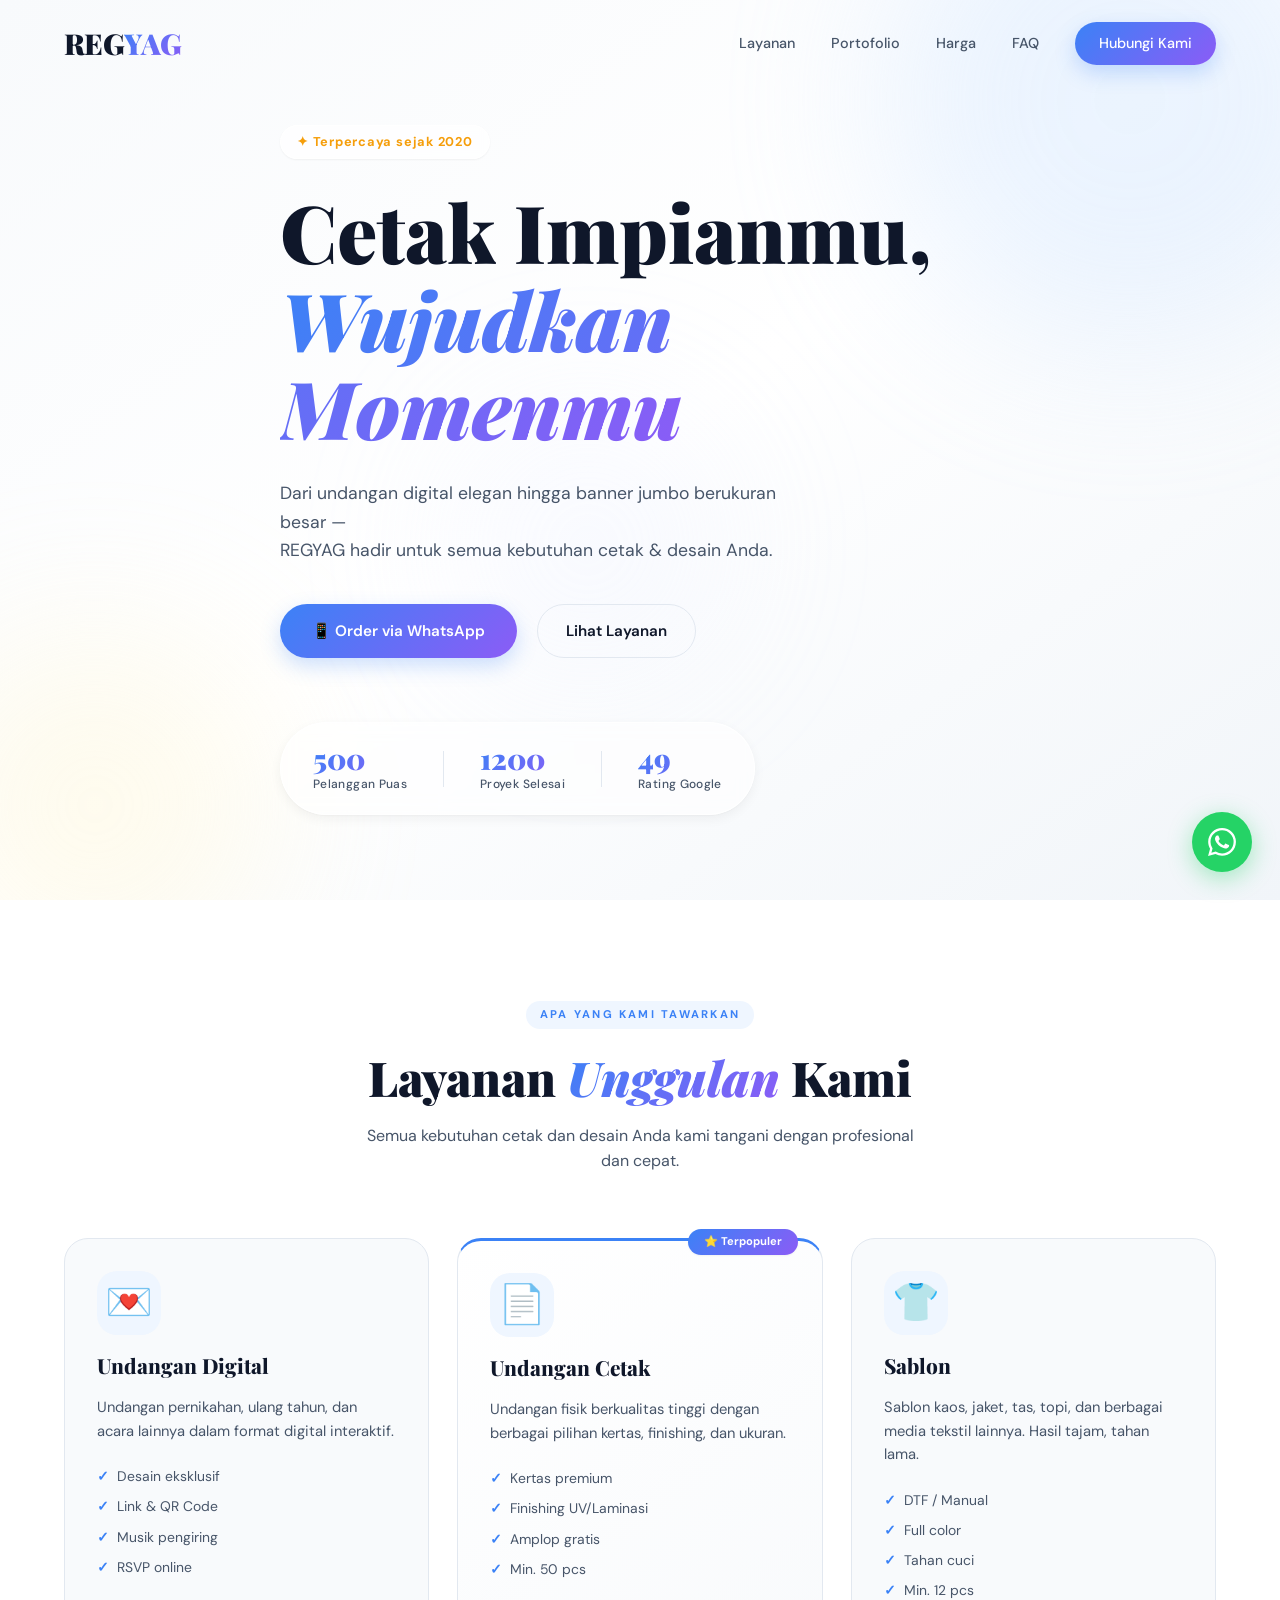
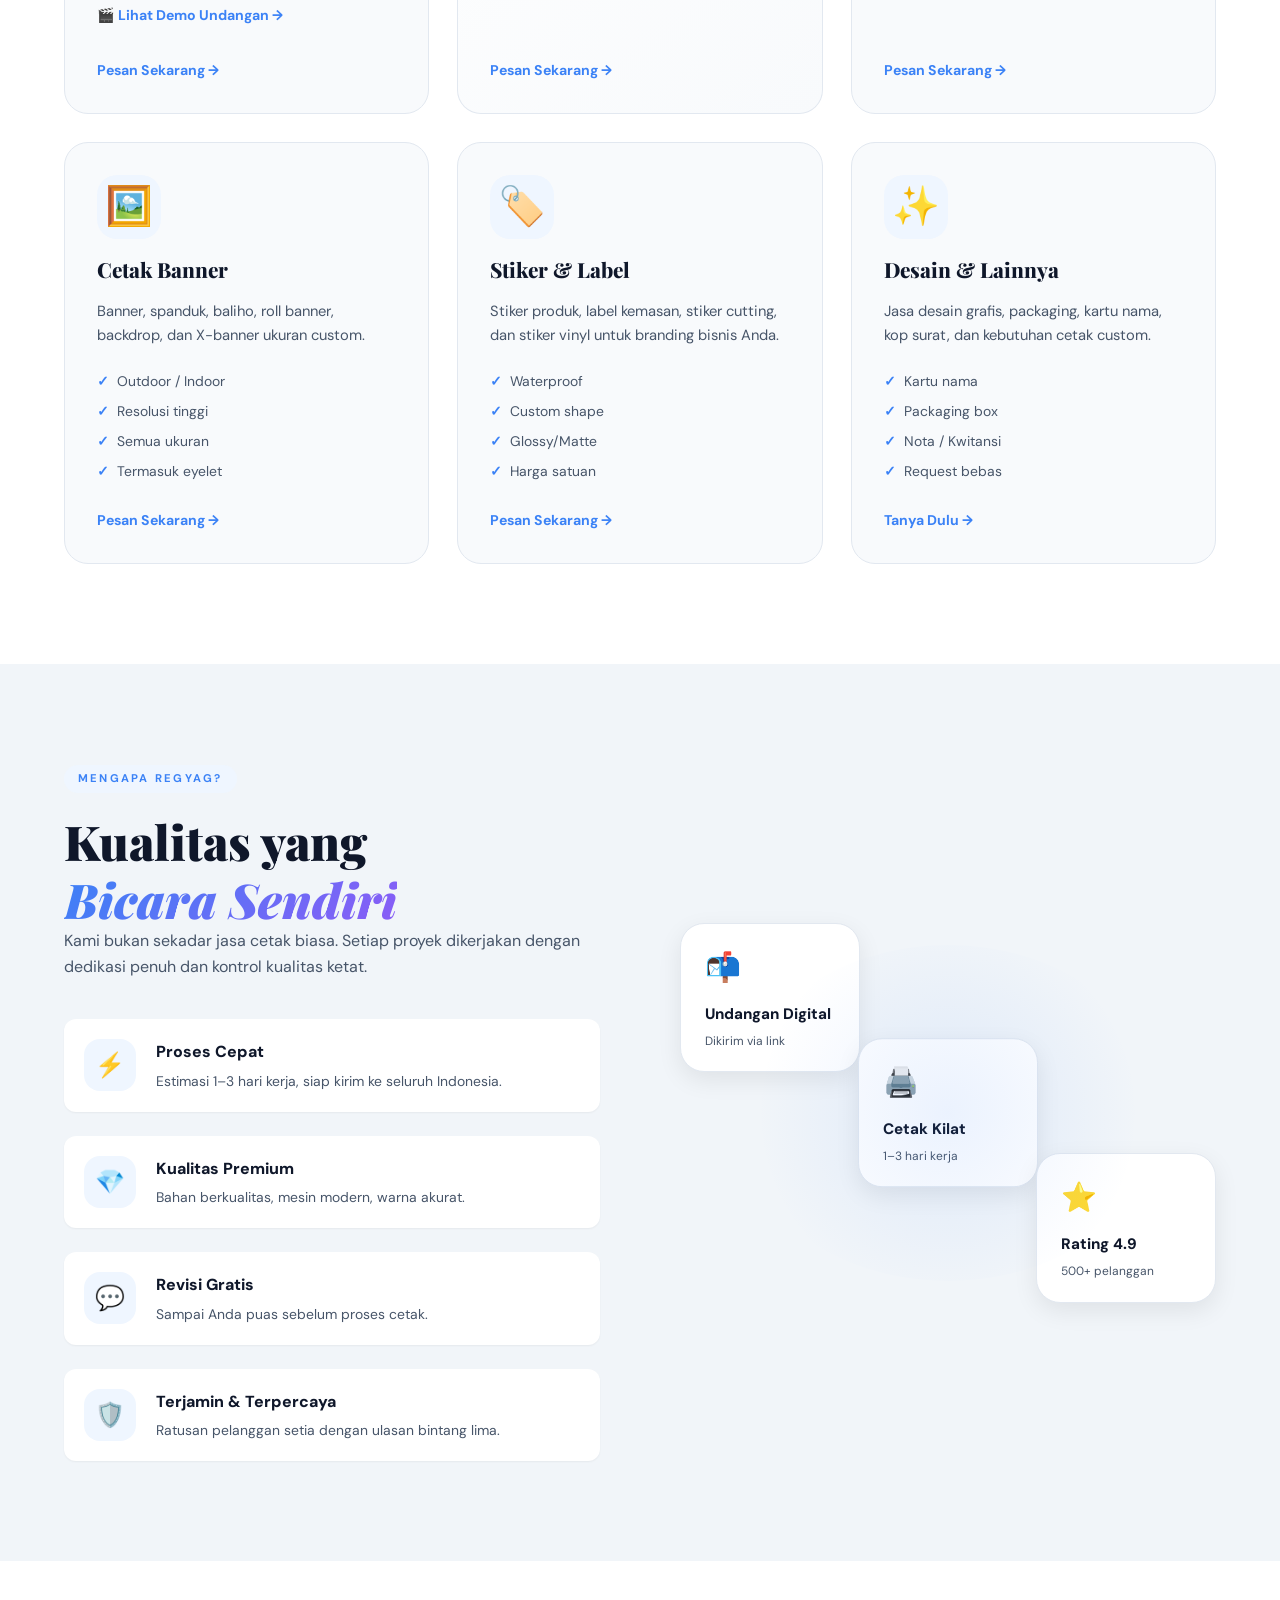
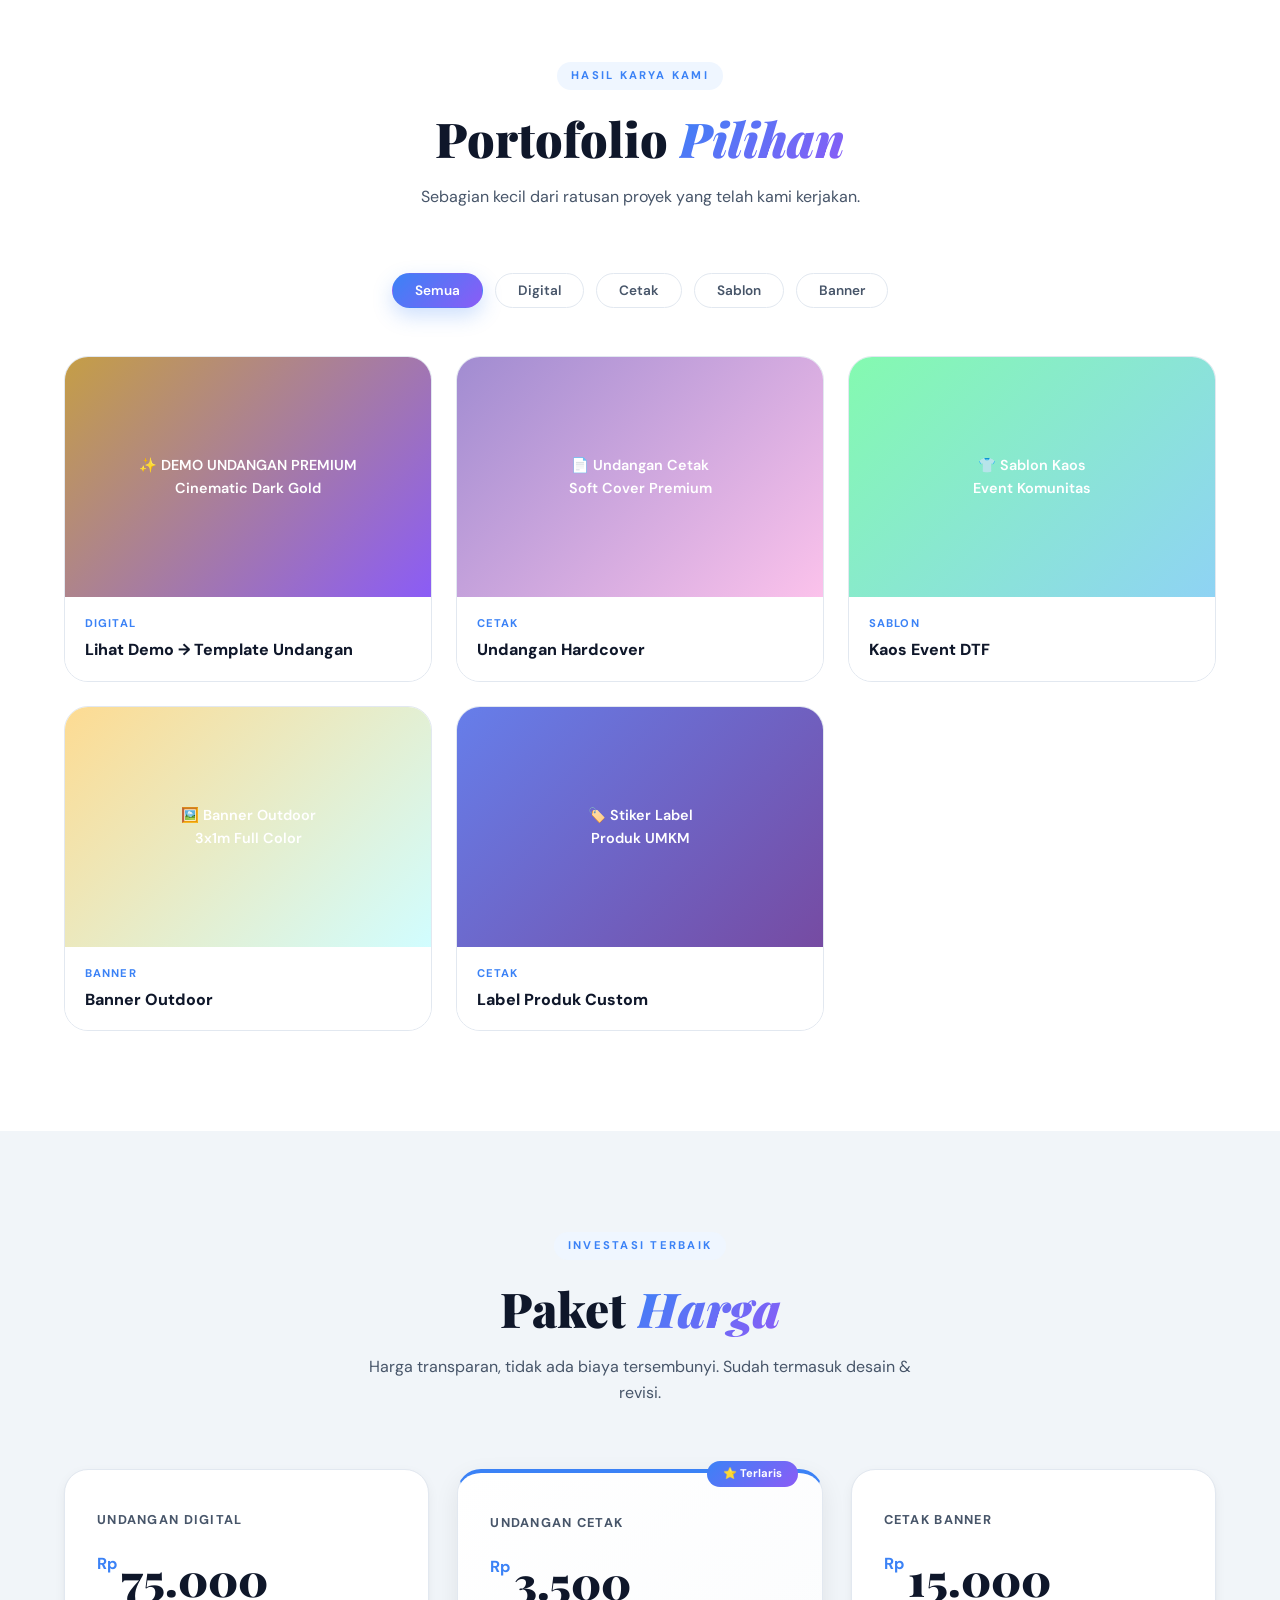
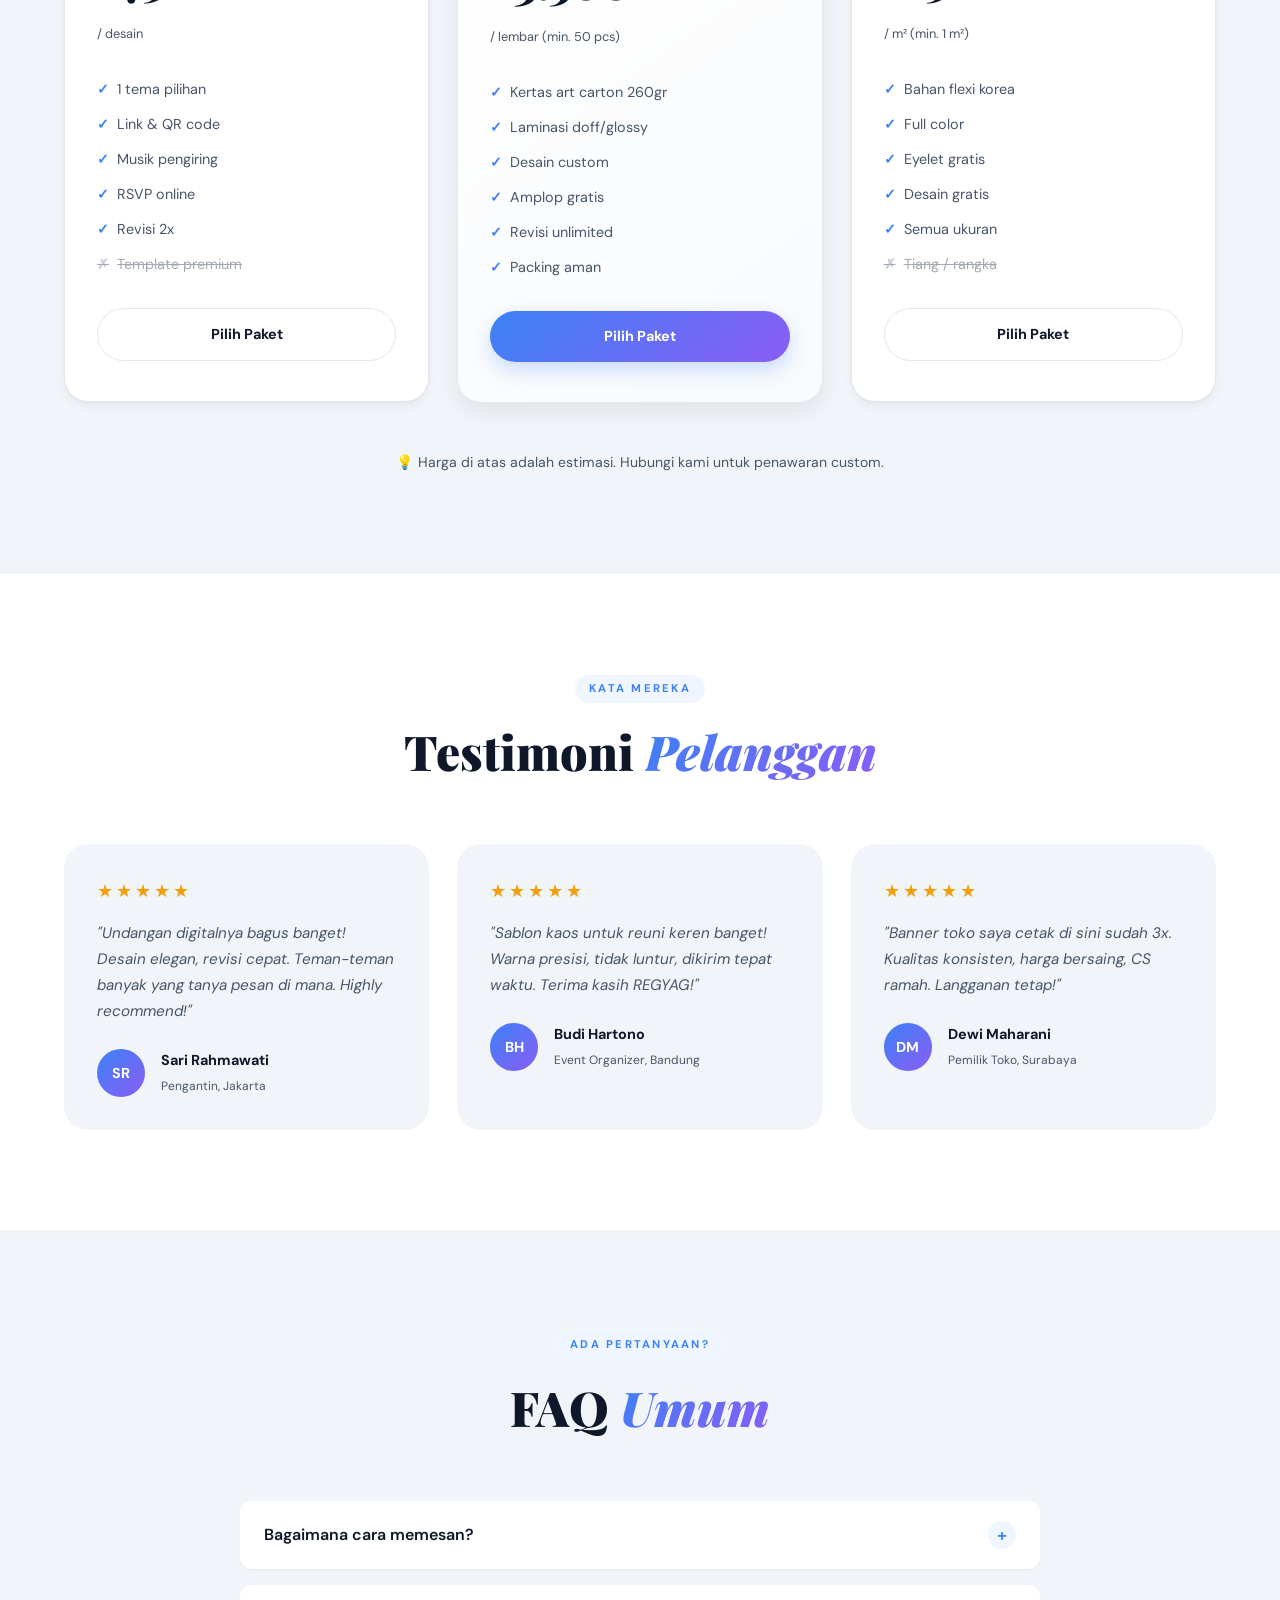
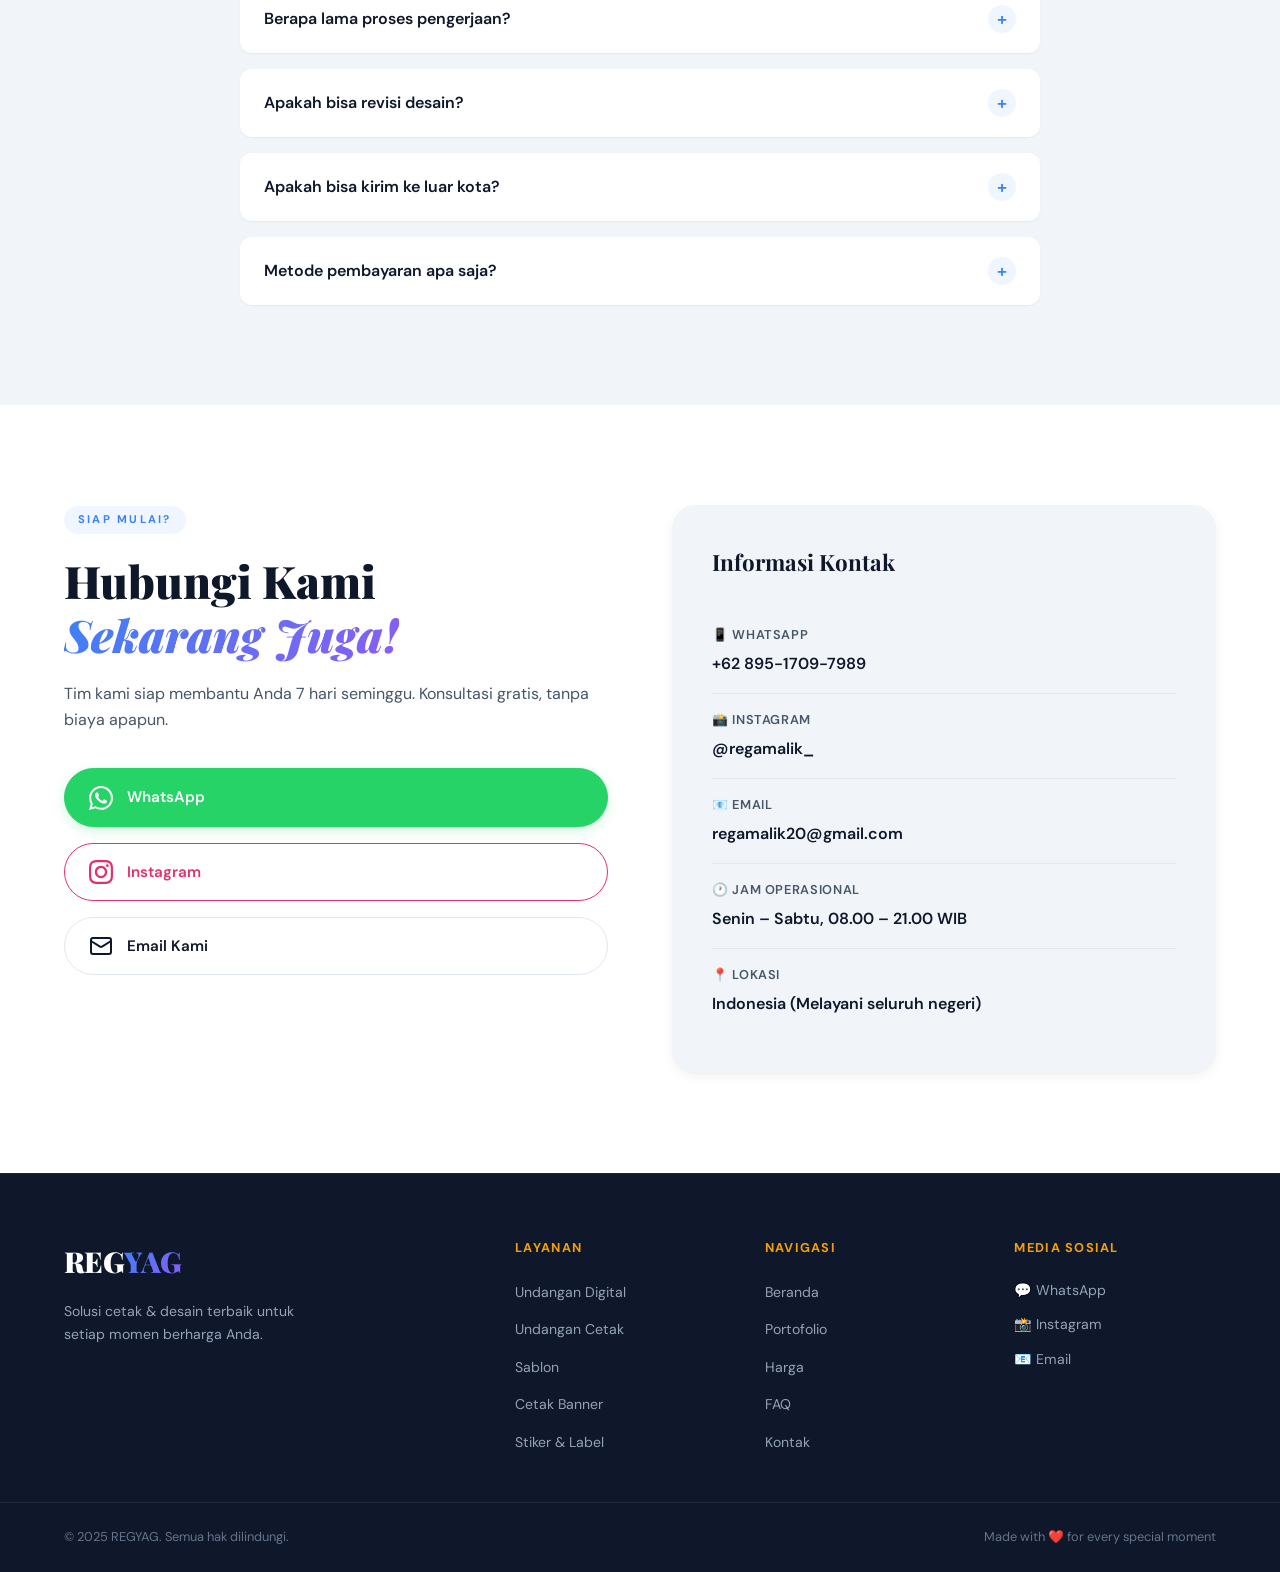
==== index.html @ 36c895a1 "tambahkan website utama REGYAG" ====
<!DOCTYPE html>
<html lang="id">
<head>
  <meta charset="UTF-8" />
  <meta name="viewport" content="width=device-width, initial-scale=1.0" />
  
  <!-- ============================================
       JUDUL & META SEO
       ============================================ -->
  <title>REGYAG – Undangan Digital, Cetak & Sablon Premium</title>
  <meta name="description" content="Jasa undangan digital, undangan cetak, sablon, cetak banner dan berbagai kebutuhan printing lainnya. Kualitas terbaik, harga terjangkau." />
  <meta name="keywords" content="undangan digital, undangan cetak, sablon, cetak banner, printing, REGYAG" />
  <meta name="author" content="REGYAG" />

  <!-- Open Graph -->
  <meta property="og:title" content="REGYAG – Undangan & Cetak Digital" />
  <meta property="og:description" content="Jasa undangan digital, cetak, sablon, dan banner terpercaya." />
  <meta property="og:type" content="website" />

  <!-- Google Fonts -->
  <link rel="preconnect" href="https://fonts.googleapis.com" />
  <link rel="preconnect" href="https://fonts.gstatic.com" crossorigin />
  <link href="https://fonts.googleapis.com/css2?family=Playfair+Display:ital,wght@0,700;0,900;1,700&family=DM+Sans:wght@300;400;500;600;700&display=swap" rel="stylesheet" />

  <!-- CSS Utama -->
  <link rel="stylesheet" href="css/style.css" />
  <link rel="stylesheet" href="css/animations.css" />
</head>
<body>

  <!-- ============================================
       NAVBAR
       ============================================ -->
  <header class="navbar" id="navbar">
    <div class="container nav-container">
      <a href="index.html" class="logo">
        <span class="logo-reg">REG</span><span class="logo-yag">YAG</span>
      </a>
      <nav class="nav-links" id="navLinks">
        <a href="#layanan">Layanan</a>
        <a href="#portofolio">Portofolio</a>
        <a href="#harga">Harga</a>
        <a href="#faq">FAQ</a>
        <a href="#kontak" class="btn-nav">Hubungi Kami</a>
      </nav>
      <button class="hamburger" id="hamburger" aria-label="Menu">
        <span></span><span></span><span></span>
      </button>
    </div>
  </header>

  <!-- ============================================
       HERO SECTION
       ============================================ -->
  <section class="hero" id="home">
    <div class="hero-bg-shapes">
      <div class="shape shape-1"></div>
      <div class="shape shape-2"></div>
      <div class="shape shape-3"></div>
    </div>
    <div class="container hero-content">
      <div class="hero-badge animate-in">✦ Terpercaya sejak 2020</div>
      <h1 class="hero-title animate-in delay-1">
        Cetak Impianmu,<br />
        <em>Wujudkan Momenmu</em>
      </h1>
      <p class="hero-desc animate-in delay-2">
        Dari undangan digital elegan hingga banner jumbo berukuran besar —<br />
        REGYAG hadir untuk semua kebutuhan cetak &amp; desain Anda.
      </p>
      <div class="hero-cta animate-in delay-3">
        <a href="https://wa.me/6289517097989?text=Halo%20REGYAG%2C%20saya%20ingin%20pesan" 
           class="btn-primary" target="_blank" rel="noopener">
          📱 Order via WhatsApp
        </a>
        <a href="#layanan" class="btn-ghost">Lihat Layanan</a>
      </div>
      <div class="hero-stats animate-in delay-4">
        <div class="stat"><span class="stat-num">500+</span><span class="stat-label">Pelanggan Puas</span></div>
        <div class="stat-divider"></div>
        <div class="stat"><span class="stat-num">1200+</span><span class="stat-label">Proyek Selesai</span></div>
        <div class="stat-divider"></div>
        <div class="stat"><span class="stat-num">4.9★</span><span class="stat-label">Rating Google</span></div>
      </div>
    </div>
  </section>

  <!-- ============================================
       LAYANAN SECTION
       ============================================ -->
  <section class="layanan" id="layanan">
    <div class="container">
      <div class="section-header reveal">
        <span class="section-tag">Apa yang Kami Tawarkan</span>
        <h2 class="section-title">Layanan <em>Unggulan</em> Kami</h2>
        <p class="section-desc">Semua kebutuhan cetak dan desain Anda kami tangani dengan profesional dan cepat.</p>
      </div>

      <div class="layanan-grid stagger-container">
        <!-- Kartu 1: Undangan Digital (dengan tombol demo) -->
        <div class="layanan-card stagger-item">
          <div class="card-icon">💌</div>
          <h3>Undangan Digital</h3>
          <p>Undangan pernikahan, ulang tahun, dan acara lainnya dalam format digital interaktif.</p>
          <ul class="card-features">
            <li>Desain eksklusif</li>
            <li>Link & QR Code</li>
            <li>Musik pengiring</li>
            <li>RSVP online</li>
          </ul>
          <a href="undangan/reza-aulia/" target="_blank" class="card-cta" style="margin-bottom: 6px;">🎬 Lihat Demo Undangan →</a>
          <a href="https://wa.me/6289517097989?text=Halo%2C%20saya%20mau%20tanya%20Undangan%20Digital" 
             class="card-cta" target="_blank">Pesan Sekarang →</a>
        </div>

        <!-- Kartu 2: Undangan Cetak (Featured) -->
        <div class="layanan-card featured stagger-item">
          <div class="card-badge">⭐ Terpopuler</div>
          <div class="card-icon">📄</div>
          <h3>Undangan Cetak</h3>
          <p>Undangan fisik berkualitas tinggi dengan berbagai pilihan kertas, finishing, dan ukuran.</p>
          <ul class="card-features">
            <li>Kertas premium</li>
            <li>Finishing UV/Laminasi</li>
            <li>Amplop gratis</li>
            <li>Min. 50 pcs</li>
          </ul>
          <a href="https://wa.me/6289517097989?text=Halo%2C%20saya%20mau%20tanya%20Undangan%20Cetak" 
             class="card-cta" target="_blank">Pesan Sekarang →</a>
        </div>

        <!-- Kartu 3: Sablon -->
        <div class="layanan-card stagger-item">
          <div class="card-icon">👕</div>
          <h3>Sablon</h3>
          <p>Sablon kaos, jaket, tas, topi, dan berbagai media tekstil lainnya. Hasil tajam, tahan lama.</p>
          <ul class="card-features">
            <li>DTF / Manual</li>
            <li>Full color</li>
            <li>Tahan cuci</li>
            <li>Min. 12 pcs</li>
          </ul>
          <a href="https://wa.me/6289517097989?text=Halo%2C%20saya%20mau%20tanya%20Sablon" 
             class="card-cta" target="_blank">Pesan Sekarang →</a>
        </div>

        <!-- Kartu 4: Cetak Banner -->
        <div class="layanan-card stagger-item">
          <div class="card-icon">🖼️</div>
          <h3>Cetak Banner</h3>
          <p>Banner, spanduk, baliho, roll banner, backdrop, dan X-banner ukuran custom.</p>
          <ul class="card-features">
            <li>Outdoor / Indoor</li>
            <li>Resolusi tinggi</li>
            <li>Semua ukuran</li>
            <li>Termasuk eyelet</li>
          </ul>
          <a href="https://wa.me/6289517097989?text=Halo%2C%20saya%20mau%20tanya%20Cetak%20Banner" 
             class="card-cta" target="_blank">Pesan Sekarang →</a>
        </div>

        <!-- Kartu 5: Stiker & Label -->
        <div class="layanan-card stagger-item">
          <div class="card-icon">🏷️</div>
          <h3>Stiker &amp; Label</h3>
          <p>Stiker produk, label kemasan, stiker cutting, dan stiker vinyl untuk branding bisnis Anda.</p>
          <ul class="card-features">
            <li>Waterproof</li>
            <li>Custom shape</li>
            <li>Glossy/Matte</li>
            <li>Harga satuan</li>
          </ul>
          <a href="https://wa.me/6289517097989?text=Halo%2C%20saya%20mau%20tanya%20Stiker%20dan%20Label" 
             class="card-cta" target="_blank">Pesan Sekarang →</a>
        </div>

        <!-- Kartu 6: Desain & Lainnya -->
        <div class="layanan-card stagger-item">
          <div class="card-icon">✨</div>
          <h3>Desain &amp; Lainnya</h3>
          <p>Jasa desain grafis, packaging, kartu nama, kop surat, dan kebutuhan cetak custom.</p>
          <ul class="card-features">
            <li>Kartu nama</li>
            <li>Packaging box</li>
            <li>Nota / Kwitansi</li>
            <li>Request bebas</li>
          </ul>
          <a href="https://wa.me/6289517097989?text=Halo%2C%20saya%20mau%20tanya%20layanan%20lainnya" 
             class="card-cta" target="_blank">Tanya Dulu →</a>
        </div>
      </div>
    </div>
  </section>

  <!-- ============================================
       KEUNGGULAN / WHY US
       ============================================ -->
  <section class="keunggulan">
    <div class="container">
      <div class="keunggulan-inner">
        <div class="keunggulan-text reveal-left">
          <span class="section-tag">Mengapa REGYAG?</span>
          <h2 class="section-title">Kualitas yang<br /><em>Bicara Sendiri</em></h2>
          <p>Kami bukan sekadar jasa cetak biasa. Setiap proyek dikerjakan dengan dedikasi penuh dan kontrol kualitas ketat.</p>
          <div class="keunggulan-list">
            <div class="keunggulan-item">
              <div class="k-icon">⚡</div>
              <div><strong>Proses Cepat</strong><p>Estimasi 1–3 hari kerja, siap kirim ke seluruh Indonesia.</p></div>
            </div>
            <div class="keunggulan-item">
              <div class="k-icon">💎</div>
              <div><strong>Kualitas Premium</strong><p>Bahan berkualitas, mesin modern, warna akurat.</p></div>
            </div>
            <div class="keunggulan-item">
              <div class="k-icon">💬</div>
              <div><strong>Revisi Gratis</strong><p>Sampai Anda puas sebelum proses cetak.</p></div>
            </div>
            <div class="keunggulan-item">
              <div class="k-icon">🛡️</div>
              <div><strong>Terjamin & Terpercaya</strong><p>Ratusan pelanggan setia dengan ulasan bintang lima.</p></div>
            </div>
          </div>
        </div>
        <div class="keunggulan-visual reveal-right">
          <div class="visual-card vc-1">
            <div class="vc-icon">📬</div><span>Undangan Digital</span><small>Dikirim via link</small>
          </div>
          <div class="visual-card vc-2">
            <div class="vc-icon">🖨️</div><span>Cetak Kilat</span><small>1–3 hari kerja</small>
          </div>
          <div class="visual-card vc-3">
            <div class="vc-icon">⭐</div><span>Rating 4.9</span><small>500+ pelanggan</small>
          </div>
          <div class="visual-glow"></div>
        </div>
      </div>
    </div>
  </section>

  <!-- ============================================
       PORTOFOLIO SECTION
       ============================================ -->
  <section class="portofolio" id="portofolio">
    <div class="container">
      <div class="section-header reveal">
        <span class="section-tag">Hasil Karya Kami</span>
        <h2 class="section-title">Portofolio <em>Pilihan</em></h2>
        <p class="section-desc">Sebagian kecil dari ratusan proyek yang telah kami kerjakan.</p>
      </div>

      <div class="porto-filter reveal">
        <button class="filter-btn active" data-filter="all">Semua</button>
        <button class="filter-btn" data-filter="digital">Digital</button>
        <button class="filter-btn" data-filter="cetak">Cetak</button>
        <button class="filter-btn" data-filter="sablon">Sablon</button>
        <button class="filter-btn" data-filter="banner">Banner</button>
      </div>

      <div class="porto-grid stagger-container">
        <!-- Demo Undangan Digital (baru) -->
        <div class="porto-card stagger-item" data-cat="digital">
          <a href="undangan/reza-aulia/" target="_blank" style="text-decoration: none; color: inherit;">
            <div class="porto-img porto-placeholder" style="background: linear-gradient(135deg, #C59E46, #8B5CF6);">
              <span>✨ DEMO UNDANGAN PREMIUM<br/>Cinematic Dark Gold</span>
            </div>
            <div class="porto-info">
              <span class="porto-cat">Digital</span>
              <h4>Lihat Demo → Template Undangan</h4>
            </div>
          </a>
        </div>

        <!-- Kartu portofolio lainnya (contoh) -->
        <div class="porto-card stagger-item" data-cat="cetak">
          <div class="porto-img porto-placeholder" style="background: linear-gradient(135deg,#a18cd1,#fbc2eb);">
            <span>📄 Undangan Cetak<br/>Soft Cover Premium</span>
          </div>
          <div class="porto-info"><span class="porto-cat">Cetak</span><h4>Undangan Hardcover</h4></div>
        </div>
        <div class="porto-card stagger-item" data-cat="sablon">
          <div class="porto-img porto-placeholder" style="background: linear-gradient(135deg,#84fab0,#8fd3f4);">
            <span>👕 Sablon Kaos<br/>Event Komunitas</span>
          </div>
          <div class="porto-info"><span class="porto-cat">Sablon</span><h4>Kaos Event DTF</h4></div>
        </div>
        <div class="porto-card stagger-item" data-cat="banner">
          <div class="porto-img porto-placeholder" style="background: linear-gradient(135deg,#fddb92,#d1fdff);">
            <span>🖼️ Banner Outdoor<br/>3x1m Full Color</span>
          </div>
          <div class="porto-info"><span class="porto-cat">Banner</span><h4>Banner Outdoor</h4></div>
        </div>
        <div class="porto-card stagger-item" data-cat="cetak">
          <div class="porto-img porto-placeholder" style="background: linear-gradient(135deg,#667eea,#764ba2);">
            <span>🏷️ Stiker Label<br/>Produk UMKM</span>
          </div>
          <div class="porto-info"><span class="porto-cat">Cetak</span><h4>Label Produk Custom</h4></div>
        </div>
      </div>
    </div>
  </section>

  <!-- ============================================
       HARGA SECTION
       ============================================ -->
  <section class="harga" id="harga">
    <div class="container">
      <div class="section-header reveal">
        <span class="section-tag">Investasi Terbaik</span>
        <h2 class="section-title">Paket <em>Harga</em></h2>
        <p class="section-desc">Harga transparan, tidak ada biaya tersembunyi. Sudah termasuk desain & revisi.</p>
      </div>

      <div class="harga-grid stagger-container">
        <div class="harga-card stagger-item">
          <div class="harga-header">
            <span class="harga-label">Undangan Digital</span>
            <div class="harga-price"><span class="currency">Rp</span><span class="amount">75.000</span></div>
            <span class="harga-note">/ desain</span>
          </div>
          <ul class="harga-list">
            <li>1 tema pilihan</li><li>Link & QR code</li><li>Musik pengiring</li>
            <li>RSVP online</li><li>Revisi 2x</li><li class="off">Template premium</li>
          </ul>
          <a href="https://wa.me/6289517097989?text=Mau%20pesan%20paket%20Undangan%20Digital" class="btn-harga" target="_blank">Pilih Paket</a>
        </div>

        <div class="harga-card harga-featured stagger-item">
          <div class="harga-badge">⭐ Terlaris</div>
          <div class="harga-header">
            <span class="harga-label">Undangan Cetak</span>
            <div class="harga-price"><span class="currency">Rp</span><span class="amount">3.500</span></div>
            <span class="harga-note">/ lembar (min. 50 pcs)</span>
          </div>
          <ul class="harga-list">
            <li>Kertas art carton 260gr</li><li>Laminasi doff/glossy</li><li>Desain custom</li>
            <li>Amplop gratis</li><li>Revisi unlimited</li><li>Packing aman</li>
          </ul>
          <a href="https://wa.me/6289517097989?text=Mau%20pesan%20paket%20Undangan%20Cetak" class="btn-harga featured" target="_blank">Pilih Paket</a>
        </div>

        <div class="harga-card stagger-item">
          <div class="harga-header">
            <span class="harga-label">Cetak Banner</span>
            <div class="harga-price"><span class="currency">Rp</span><span class="amount">15.000</span></div>
            <span class="harga-note">/ m² (min. 1 m²)</span>
          </div>
          <ul class="harga-list">
            <li>Bahan flexi korea</li><li>Full color</li><li>Eyelet gratis</li>
            <li>Desain gratis</li><li>Semua ukuran</li><li class="off">Tiang / rangka</li>
          </ul>
          <a href="https://wa.me/6289517097989?text=Mau%20pesan%20Cetak%20Banner" class="btn-harga" target="_blank">Pilih Paket</a>
        </div>
      </div>
      <p class="harga-note-bottom reveal">💡 Harga di atas adalah estimasi. Hubungi kami untuk penawaran custom.</p>
    </div>
  </section>

  <!-- ============================================
       TESTIMONI
       ============================================ -->
  <section class="testimoni">
    <div class="container">
      <div class="section-header reveal">
        <span class="section-tag">Kata Mereka</span>
        <h2 class="section-title">Testimoni <em>Pelanggan</em></h2>
      </div>
      <div class="testi-grid stagger-container">
        <div class="testi-card stagger-item">
          <div class="testi-stars">★★★★★</div>
          <p>"Undangan digitalnya bagus banget! Desain elegan, revisi cepat. Teman-teman banyak yang tanya pesan di mana. Highly recommend!"</p>
          <div class="testi-author"><div class="testi-avatar">SR</div><div><strong>Sari Rahmawati</strong><span>Pengantin, Jakarta</span></div></div>
        </div>
        <div class="testi-card stagger-item">
          <div class="testi-stars">★★★★★</div>
          <p>"Sablon kaos untuk reuni keren banget! Warna presisi, tidak luntur, dikirim tepat waktu. Terima kasih REGYAG!"</p>
          <div class="testi-author"><div class="testi-avatar">BH</div><div><strong>Budi Hartono</strong><span>Event Organizer, Bandung</span></div></div>
        </div>
        <div class="testi-card stagger-item">
          <div class="testi-stars">★★★★★</div>
          <p>"Banner toko saya cetak di sini sudah 3x. Kualitas konsisten, harga bersaing, CS ramah. Langganan tetap!"</p>
          <div class="testi-author"><div class="testi-avatar">DM</div><div><strong>Dewi Maharani</strong><span>Pemilik Toko, Surabaya</span></div></div>
        </div>
      </div>
    </div>
  </section>

  <!-- ============================================
       FAQ
       ============================================ -->
  <section class="faq" id="faq">
    <div class="container">
      <div class="section-header reveal">
        <span class="section-tag">Ada Pertanyaan?</span>
        <h2 class="section-title">FAQ <em>Umum</em></h2>
      </div>
      <div class="faq-list stagger-container">
        <div class="faq-item stagger-item"><button class="faq-q">Bagaimana cara memesan?<span class="faq-icon">+</span></button><div class="faq-a"><p>Hubungi kami via WhatsApp di <strong>+62 895-1709-7989</strong>. Tim kami akan membantu dari desain hingga pengiriman.</p></div></div>
        <div class="faq-item stagger-item"><button class="faq-q">Berapa lama proses pengerjaan?<span class="faq-icon">+</span></button><div class="faq-a"><p>Tergantung pesanan: Undangan digital 1–2 hari, cetak 3–5 hari, banner 1–2 hari, sablon 3–7 hari. Express tersedia.</p></div></div>
        <div class="faq-item stagger-item"><button class="faq-q">Apakah bisa revisi desain?<span class="faq-icon">+</span></button><div class="faq-a"><p>Ya! Revisi gratis hingga desain sesuai keinginan (sebelum cetak). Kepuasan Anda prioritas kami.</p></div></div>
        <div class="faq-item stagger-item"><button class="faq-q">Apakah bisa kirim ke luar kota?<span class="faq-icon">+</span></button><div class="faq-a"><p>Bisa! Kami kirim ke seluruh Indonesia via JNE, J&T, SiCepat. Ongkir ditanggung pembeli.</p></div></div>
        <div class="faq-item stagger-item"><button class="faq-q">Metode pembayaran apa saja?<span class="faq-icon">+</span></button><div class="faq-a"><p>Transfer bank (BCA, BRI, Mandiri, BNI), GoPay, OVO, DANA, QRIS. DP 50% atau lunas.</p></div></div>
      </div>
    </div>
  </section>

  <!-- ============================================
       KONTAK / CTA
       ============================================ -->
  <section class="kontak" id="kontak">
    <div class="container">
      <div class="kontak-inner">
        <div class="kontak-cta reveal-left">
          <span class="section-tag">Siap Mulai?</span>
          <h2>Hubungi Kami<br /><em>Sekarang Juga!</em></h2>
          <p>Tim kami siap membantu Anda 7 hari seminggu. Konsultasi gratis, tanpa biaya apapun.</p>
          <div class="kontak-links">
            <a href="https://wa.me/6289517097989" class="kontak-btn wa" target="_blank">
              <svg width="24" height="24" viewBox="0 0 24 24" fill="currentColor"><path d="M17.472 14.382c-.297-.149-1.758-.867-2.03-.967-.273-.099-.471-.148-.67.15-.197.297-.767.966-.94 1.164-.173.199-.347.223-.644.075-.297-.15-1.255-.463-2.39-1.475-.883-.788-1.48-1.761-1.653-2.059-.173-.297-.018-.458.13-.606.134-.133.298-.347.446-.52.149-.174.198-.298.298-.497.099-.198.05-.371-.025-.52-.075-.149-.669-1.612-.916-2.207-.242-.579-.487-.5-.669-.51-.173-.008-.371-.01-.57-.01-.198 0-.52.074-.792.372-.272.297-1.04 1.016-1.04 2.479 0 1.462 1.065 2.875 1.213 3.074.149.198 2.096 3.2 5.077 4.487.709.306 1.262.489 1.694.625.712.227 1.36.195 1.871.118.571-.085 1.758-.719 2.006-1.413.248-.694.248-1.289.173-1.413-.074-.124-.272-.198-.57-.347m-5.421 7.403h-.004a9.87 9.87 0 01-5.031-1.378l-.361-.214-3.741.982.998-3.648-.235-.374a9.86 9.86 0 01-1.51-5.26c.001-5.45 4.436-9.884 9.888-9.884 2.64 0 5.122 1.03 6.988 2.898a9.825 9.825 0 012.893 6.994c-.003 5.45-4.437 9.884-9.885 9.884m8.413-18.297A11.815 11.815 0 0012.05 0C5.495 0 .16 5.335.157 11.892c0 2.096.547 4.142 1.588 5.945L.057 24l6.305-1.654a11.882 11.882 0 005.683 1.448h.005c6.554 0 11.89-5.335 11.893-11.893a11.821 11.821 0 00-3.48-8.413z"/></svg> WhatsApp
            </a>
            <a href="https://instagram.com/regamalik_" class="kontak-btn ig" target="_blank">
              <svg width="24" height="24" viewBox="0 0 24 24" fill="currentColor"><path d="M12 2.163c3.204 0 3.584.012 4.85.07 3.252.148 4.771 1.691 4.919 4.919.058 1.265.069 1.645.069 4.849 0 3.205-.012 3.584-.069 4.849-.149 3.225-1.664 4.771-4.919 4.919-1.266.058-1.644.07-4.85.07-3.204 0-3.584-.012-4.849-.07-3.26-.149-4.771-1.699-4.919-4.92-.058-1.265-.07-1.644-.07-4.849 0-3.204.013-3.583.07-4.849.149-3.227 1.664-4.771 4.919-4.919 1.266-.057 1.645-.069 4.849-.069zm0-2.163c-3.259 0-3.667.014-4.947.072-4.358.2-6.78 2.618-6.98 6.98-.059 1.281-.073 1.689-.073 4.948 0 3.259.014 3.668.072 4.948.2 4.358 2.618 6.78 6.98 6.98 1.281.058 1.689.072 4.948.072 3.259 0 3.668-.014 4.948-.072 4.354-.2 6.782-2.618 6.979-6.98.059-1.28.073-1.689.073-4.948 0-3.259-.014-3.667-.072-4.947-.196-4.354-2.617-6.78-6.979-6.98-1.281-.059-1.69-.073-4.949-.073zm0 5.838c-3.403 0-6.162 2.759-6.162 6.162s2.759 6.163 6.162 6.163 6.162-2.759 6.162-6.163c0-3.403-2.759-6.162-6.162-6.162zm0 10.162c-2.209 0-4-1.79-4-4 0-2.209 1.791-4 4-4s4 1.791 4 4c0 2.21-1.791 4-4 4zm6.406-11.845c-.796 0-1.441.645-1.441 1.44s.645 1.44 1.441 1.44c.795 0 1.439-.645 1.439-1.44s-.644-1.44-1.439-1.44z"/></svg> Instagram
            </a>
            <a href="mailto:regamalik20@gmail.com" class="kontak-btn email">
              <svg width="24" height="24" viewBox="0 0 24 24" fill="none" stroke="currentColor" stroke-width="2"><rect x="2" y="4" width="20" height="16" rx="2"/><path d="m22 7-8.97 5.7a1.94 1.94 0 0 1-2.06 0L2 7"/></svg> Email Kami
            </a>
          </div>
        </div>
        <div class="kontak-info reveal-right">
          <h3>Informasi Kontak</h3>
          <div class="info-item"><strong>📱 WhatsApp</strong><span>+62 895-1709-7989</span></div>
          <div class="info-item"><strong>📸 Instagram</strong><span>@regamalik_</span></div>
          <div class="info-item"><strong>📧 Email</strong><span>regamalik20@gmail.com</span></div>
          <div class="info-item"><strong>🕐 Jam Operasional</strong><span>Senin – Sabtu, 08.00 – 21.00 WIB</span></div>
          <div class="info-item"><strong>📍 Lokasi</strong><span>Indonesia (Melayani seluruh negeri)</span></div>
        </div>
      </div>
    </div>
  </section>

  <!-- ============================================
       FOOTER
       ============================================ -->
  <footer class="footer">
    <div class="container footer-inner">
      <div class="footer-logo">
        <a href="#home" class="logo"><span class="logo-reg">REG</span><span class="logo-yag">YAG</span></a>
        <p>Solusi cetak & desain terbaik untuk setiap momen berharga Anda.</p>
      </div>
      <div class="footer-links"><h4>Layanan</h4><ul><li><a href="#layanan">Undangan Digital</a></li><li><a href="#layanan">Undangan Cetak</a></li><li><a href="#layanan">Sablon</a></li><li><a href="#layanan">Cetak Banner</a></li><li><a href="#layanan">Stiker & Label</a></li></ul></div>
      <div class="footer-links"><h4>Navigasi</h4><ul><li><a href="#home">Beranda</a></li><li><a href="#portofolio">Portofolio</a></li><li><a href="#harga">Harga</a></li><li><a href="#faq">FAQ</a></li><li><a href="#kontak">Kontak</a></li></ul></div>
      <div class="footer-sosmed"><h4>Media Sosial</h4><div class="sosmed-links"><a href="https://wa.me/6289517097989" target="_blank">💬 WhatsApp</a><a href="https://instagram.com/regamalik_" target="_blank">📸 Instagram</a><a href="mailto:regamalik20@gmail.com">📧 Email</a></div></div>
    </div>
    <div class="footer-bottom"><div class="container"><p>&copy; 2025 REGYAG. Semua hak dilindungi.</p><p>Made with ❤️ for every special moment</p></div></div>
  </footer>

  <!-- Tombol Float WhatsApp -->
  <a href="https://wa.me/6289517097989?text=Halo%20REGYAG%2C%20saya%20mau%20tanya" class="wa-float pulse" target="_blank" rel="noopener" title="Chat WhatsApp">
    <svg width="28" height="28" viewBox="0 0 24 24" fill="white"><path d="M17.472 14.382c-.297-.149-1.758-.867-2.03-.967-.273-.099-.471-.148-.67.15-.197.297-.767.966-.94 1.164-.173.199-.347.223-.644.075-.297-.15-1.255-.463-2.39-1.475-.883-.788-1.48-1.761-1.653-2.059-.173-.297-.018-.458.13-.606.134-.133.298-.347.446-.52.149-.174.198-.298.298-.497.099-.198.05-.371-.025-.52-.075-.149-.669-1.612-.916-2.207-.242-.579-.487-.5-.669-.51-.173-.008-.371-.01-.57-.01-.198 0-.52.074-.792.372-.272.297-1.04 1.016-1.04 2.479 0 1.462 1.065 2.875 1.213 3.074.149.198 2.096 3.2 5.077 4.487.709.306 1.262.489 1.694.625.712.227 1.36.195 1.871.118.571-.085 1.758-.719 2.006-1.413.248-.694.248-1.289.173-1.413-.074-.124-.272-.198-.57-.347m-5.421 7.403h-.004a9.87 9.87 0 01-5.031-1.378l-.361-.214-3.741.982.998-3.648-.235-.374a9.86 9.86 0 01-1.51-5.26c.001-5.45 4.436-9.884 9.888-9.884 2.64 0 5.122 1.03 6.988 2.898a9.825 9.825 0 012.893 6.994c-.003 5.45-4.437 9.884-9.885 9.884m8.413-18.297A11.815 11.815 0 0012.05 0C5.495 0 .16 5.335.157 11.892c0 2.096.547 4.142 1.588 5.945L.057 24l6.305-1.654a11.882 11.882 0 005.683 1.448h.005c6.554 0 11.89-5.335 11.893-11.893a11.821 11.821 0 00-3.48-8.413z"/></svg>
  </a>

  <script src="js/main.js"></script>
</body>
</html>
---- css/style.css ----
/* ====================================================
   style.css — REGYAG Website (MODIFIKASI PREMIUM)
   Tema: TERANG, MODERN, ELEGAN dengan sentuhan glassmorphism
   ==================================================== */

/* ====================================================
   VARIABEL WARNA & FONT
   ==================================================== */
:root {
  /* Warna Utama - Gradasi Biru Modern */
  --color-primary:       #3B82F6;   /* Biru lebih segar */
  --color-primary-dark:  #2563EB;
  --color-primary-light: #EFF6FF;
  --color-primary-grad:  linear-gradient(135deg, #3B82F6, #8B5CF6);
  
  --color-gold:          #F59E0B;
  --color-gold-light:    #FEF3C7;

  /* Warna Latar Belakang */
  --color-bg:            #F8FAFC;
  --color-bg-card:       #FFFFFF;
  --color-bg-section:    #F1F5F9;
  --color-bg-dark:       #0F172A;

  /* Warna Teks */
  --color-text:          #0F172A;
  --color-text-muted:    #475569;
  --color-text-light:    #94A3B8;

  /* Border & Shadow */
  --color-border:        #E2E8F0;
  --color-border-focus:  rgba(59,130,246,0.3);

  /* Font */
  --font-display: 'Playfair Display', Georgia, serif;
  --font-body:    'DM Sans', sans-serif;

  /* Ukuran & Spacing */
  --radius:    12px;
  --radius-lg: 24px;
  --shadow-sm: 0 1px 2px rgba(0,0,0,0.05);
  --shadow:    0 4px 12px rgba(0,0,0,0.05), 0 1px 2px rgba(0,0,0,0.03);
  --shadow-md: 0 8px 24px rgba(0,0,0,0.08);
  --shadow-lg: 0 16px 48px rgba(0,0,0,0.12);
  --shadow-primary: 0 8px 20px rgba(59,130,246,0.25);

  /* Transisi */
  --transition: all 0.25s cubic-bezier(0.4, 0, 0.2, 1);
}

/* ====================================================
   RESET & BASE
   ==================================================== */
*, *::before, *::after { box-sizing: border-box; margin: 0; padding: 0; }

html {
  scroll-behavior: smooth;
  scroll-padding-top: 80px;
}

body {
  font-family: var(--font-body);
  background: var(--color-bg);
  color: var(--color-text);
  line-height: 1.6;
  overflow-x: hidden;
}

img { max-width: 100%; display: block; }
a  { color: inherit; text-decoration: none; }
ul { list-style: none; }

/* ====================================================
   CONTAINER
   ==================================================== */
.container {
  width: 90%;
  max-width: 1200px;
  margin: 0 auto;
}

/* ====================================================
   TYPOGRAPHY
   ==================================================== */
.section-tag {
  display: inline-block;
  font-size: 0.7rem;
  font-weight: 700;
  letter-spacing: 0.2em;
  text-transform: uppercase;
  color: var(--color-primary);
  background: var(--color-primary-light);
  padding: 5px 14px;
  border-radius: 40px;
  margin-bottom: 20px;
}

.section-header {
  text-align: center;
  margin-bottom: 64px;
}

.section-title {
  font-family: var(--font-display);
  font-size: clamp(2rem, 5vw, 3rem);
  font-weight: 900;
  line-height: 1.2;
  color: var(--color-text);
}

.section-title em {
  font-style: italic;
  background: var(--color-primary-grad);
  -webkit-background-clip: text;
  background-clip: text;
  color: transparent;
}

.section-desc {
  margin-top: 16px;
  color: var(--color-text-muted);
  max-width: 560px;
  margin-left: auto;
  margin-right: auto;
  font-size: 1rem;
}

/* ====================================================
   BUTTONS
   ==================================================== */
.btn-primary {
  display: inline-flex;
  align-items: center;
  gap: 10px;
  background: var(--color-primary-grad);
  color: #fff;
  font-weight: 600;
  font-size: 0.95rem;
  padding: 14px 32px;
  border-radius: 40px;
  transition: var(--transition);
  border: none;
  box-shadow: var(--shadow-primary);
}
.btn-primary:hover {
  transform: translateY(-3px);
  box-shadow: 0 12px 28px rgba(59,130,246,0.35);
}

.btn-ghost {
  display: inline-flex;
  align-items: center;
  gap: 8px;
  background: transparent;
  color: var(--color-text);
  font-weight: 600;
  font-size: 0.95rem;
  padding: 14px 28px;
  border-radius: 40px;
  border: 1.5px solid var(--color-border);
  transition: var(--transition);
}
.btn-ghost:hover {
  border-color: var(--color-primary);
  color: var(--color-primary);
  background: var(--color-primary-light);
  transform: translateY(-2px);
}

/* ====================================================
   NAVBAR (Glassmorphism)
   ==================================================== */
.navbar {
  position: fixed;
  top: 0; left: 0; right: 0;
  z-index: 1000;
  padding: 20px 0;
  transition: var(--transition);
  background: transparent;
}
.navbar.scrolled {
  background: rgba(255,255,255,0.8);
  backdrop-filter: blur(12px);
  padding: 12px 0;
  box-shadow: 0 1px 0 rgba(0,0,0,0.05), var(--shadow);
}

.nav-container {
  display: flex;
  align-items: center;
  justify-content: space-between;
}

.logo {
  font-family: var(--font-display);
  font-size: 1.8rem;
  font-weight: 900;
  letter-spacing: -0.02em;
}
.logo-reg { color: var(--color-text); }
.logo-yag { background: var(--color-primary-grad); -webkit-background-clip: text; background-clip: text; color: transparent; }

.nav-links {
  display: flex;
  align-items: center;
  gap: 36px;
}
.nav-links a {
  font-size: 0.9rem;
  font-weight: 500;
  color: var(--color-text-muted);
  transition: var(--transition);
}
.nav-links a:hover { color: var(--color-primary); }

.btn-nav {
  background: var(--color-primary-grad) !important;
  color: white !important;
  padding: 10px 24px !important;
  border-radius: 40px;
  box-shadow: var(--shadow-primary) !important;
}
.btn-nav:hover {
  transform: translateY(-2px);
}

.hamburger {
  display: none;
  flex-direction: column;
  gap: 5px;
  background: none;
  border: none;
  cursor: pointer;
  padding: 4px;
}
.hamburger span {
  display: block;
  width: 24px;
  height: 2px;
  background: var(--color-text);
  border-radius: 2px;
  transition: var(--transition);
}
.hamburger.active span:nth-child(1) { transform: translateY(7px) rotate(45deg); }
.hamburger.active span:nth-child(2) { opacity: 0; }
.hamburger.active span:nth-child(3) { transform: translateY(-7px) rotate(-45deg); }

/* ====================================================
   HERO SECTION
   ==================================================== */
.hero {
  position: relative;
  min-height: 100vh;
  display: flex;
  align-items: center;
  padding: 120px 0 80px;
  overflow: hidden;
  background: linear-gradient(145deg, #F8FAFC 0%, #FFFFFF 50%, #F1F5F9 100%);
}

.hero-bg-shapes { position: absolute; inset: 0; pointer-events: none; }
.shape {
  position: absolute;
  border-radius: 50%;
  filter: blur(80px);
  opacity: 0.3;
}
.shape-1 { width: 500px; height: 500px; background: #BFDBFE; top: -150px; right: -100px; }
.shape-2 { width: 350px; height: 350px; background: #FEF3C7; bottom: -80px; left: -80px; }
.shape-3 { width: 280px; height: 280px; background: #E0E7FF; top: 45%; left: 35%; opacity: 0.2; }

.hero-content { position: relative; z-index: 1; max-width: 720px; }

.hero-badge {
  display: inline-flex;
  align-items: center;
  gap: 8px;
  background: rgba(255,255,255,0.7);
  backdrop-filter: blur(4px);
  border: 1px solid rgba(255,255,255,0.8);
  color: var(--color-gold);
  font-size: 0.8rem;
  font-weight: 700;
  letter-spacing: 0.06em;
  padding: 6px 16px;
  border-radius: 40px;
  margin-bottom: 28px;
  box-shadow: var(--shadow-sm);
}

.hero-title {
  font-family: var(--font-display);
  font-size: clamp(2.8rem, 7vw, 5rem);
  font-weight: 900;
  line-height: 1.1;
  margin-bottom: 28px;
  color: var(--color-text);
}
.hero-title em {
  font-style: italic;
  background: var(--color-primary-grad);
  -webkit-background-clip: text;
  background-clip: text;
  color: transparent;
}

.hero-desc {
  font-size: 1.1rem;
  color: var(--color-text-muted);
  max-width: 520px;
  margin-bottom: 40px;
}

.hero-cta { display: flex; gap: 20px; flex-wrap: wrap; margin-bottom: 64px; }

.hero-stats {
  display: flex;
  align-items: center;
  gap: 36px;
  flex-wrap: wrap;
  padding: 20px 32px;
  background: rgba(255,255,255,0.6);
  backdrop-filter: blur(8px);
  border: 1px solid rgba(255,255,255,0.8);
  border-radius: 60px;
  box-shadow: var(--shadow);
  display: inline-flex;
}
.stat { display: flex; flex-direction: column; }
.stat-num {
  font-family: var(--font-display);
  font-size: 1.8rem;
  font-weight: 900;
  background: var(--color-primary-grad);
  -webkit-background-clip: text;
  background-clip: text;
  color: transparent;
  line-height: 1.1;
}
.stat-label { font-size: 0.75rem; color: var(--color-text-muted); font-weight: 500; letter-spacing: 0.03em; }
.stat-divider { width: 1px; height: 36px; background: var(--color-border); }

/* ====================================================
   LAYANAN (Card lebih premium)
   ==================================================== */
.layanan {
  padding: 100px 0;
  background: var(--color-bg-card);
}

.layanan-grid {
  display: grid;
  grid-template-columns: repeat(auto-fill, minmax(320px, 1fr));
  gap: 28px;
}

.layanan-card {
  background: var(--color-bg);
  border: 1px solid var(--color-border);
  border-radius: var(--radius-lg);
  padding: 32px;
  position: relative;
  transition: var(--transition);
  display: flex;
  flex-direction: column;
  gap: 14px;
}
.layanan-card:hover {
  border-color: var(--color-primary);
  transform: translateY(-8px);
  box-shadow: var(--shadow-lg);
}

.layanan-card.featured {
  border-top: 3px solid var(--color-primary);
  background: linear-gradient(145deg, #FFFFFF, #F8FAFC);
}

.card-badge {
  position: absolute;
  top: -12px;
  right: 24px;
  background: var(--color-primary-grad);
  color: white;
  font-size: 0.7rem;
  font-weight: 700;
  padding: 4px 16px;
  border-radius: 40px;
  box-shadow: var(--shadow-sm);
}

.card-icon {
  font-size: 2.4rem;
  width: 64px;
  height: 64px;
  display: flex;
  align-items: center;
  justify-content: center;
  background: var(--color-primary-light);
  border-radius: 20px;
  transition: var(--transition);
}
.layanan-card:hover .card-icon {
  transform: scale(1.05);
  background: var(--color-primary);
  color: white;
}

.layanan-card h3 {
  font-family: var(--font-display);
  font-size: 1.3rem;
  font-weight: 800;
  color: var(--color-text);
}

.layanan-card p { color: var(--color-text-muted); font-size: 0.92rem; line-height: 1.6; }

.card-features { display: flex; flex-direction: column; gap: 8px; margin-top: 8px; flex: 1; }
.card-features li { font-size: 0.87rem; color: var(--color-text-muted); display: flex; align-items: center; gap: 8px; }
.card-features li::before { content: "✓"; color: var(--color-primary); font-weight: 700; }

.card-cta {
  display: inline-flex;
  align-items: center;
  font-weight: 700;
  font-size: 0.88rem;
  color: var(--color-primary);
  margin-top: 12px;
  transition: var(--transition);
  gap: 6px;
}
.card-cta:hover { gap: 12px; }

/* ====================================================
   KEUNGGULAN
   ==================================================== */
.keunggulan {
  padding: 100px 0;
  background: var(--color-bg-section);
}

.keunggulan-inner {
  display: grid;
  grid-template-columns: 1fr 1fr;
  gap: 80px;
  align-items: center;
}

.keunggulan-text .section-title { text-align: left; }
.keunggulan-text > p { color: var(--color-text-muted); margin-bottom: 40px; }

.keunggulan-list { display: flex; flex-direction: column; gap: 24px; }

.keunggulan-item {
  display: flex;
  gap: 20px;
  align-items: flex-start;
  padding: 20px;
  background: white;
  border-radius: var(--radius);
  transition: var(--transition);
  box-shadow: var(--shadow-sm);
}
.keunggulan-item:hover {
  box-shadow: var(--shadow-md);
  transform: translateX(6px);
}

.k-icon {
  font-size: 1.5rem;
  background: var(--color-primary-light);
  border-radius: 16px;
  padding: 10px;
  flex-shrink: 0;
  width: 52px;
  height: 52px;
  display: flex;
  align-items: center;
  justify-content: center;
}
.keunggulan-item strong { display: block; margin-bottom: 6px; font-weight: 800; color: var(--color-text); }
.keunggulan-item p { font-size: 0.87rem; color: var(--color-text-muted); line-height: 1.5; }

/* Visual dekoratif */
.keunggulan-visual { position: relative; height: 420px; }

.visual-card {
  position: absolute;
  background: white;
  border-radius: var(--radius-lg);
  padding: 20px 24px;
  display: flex;
  flex-direction: column;
  gap: 6px;
  box-shadow: var(--shadow-md);
  transition: var(--transition);
  border: 1px solid var(--color-border);
}
.visual-card:hover { transform: scale(1.05) translateY(-6px); border-color: var(--color-primary); }
.vc-icon {
  font-size: 1.8rem;
  margin-bottom: 6px;
}
.visual-card span { font-weight: 800; font-size: 0.95rem; color: var(--color-text); }
.visual-card small { color: var(--color-text-muted); font-size: 0.75rem; }

.vc-1 { top: 20px; left: 0; width: 180px; }
.vc-2 { top: 50%; left: 50%; transform: translate(-50%, -50%); width: 180px; }
.vc-3 { bottom: 20px; right: 0; width: 180px; }

.visual-glow {
  position: absolute;
  inset: 10%;
  background: radial-gradient(circle, rgba(59,130,246,0.1), transparent 70%);
  pointer-events: none;
  border-radius: 50%;
}

/* ====================================================
   PORTOFOLIO
   ==================================================== */
.portofolio {
  padding: 100px 0;
  background: white;
}

.porto-filter {
  display: flex;
  gap: 12px;
  justify-content: center;
  flex-wrap: wrap;
  margin-bottom: 48px;
}

.filter-btn {
  background: transparent;
  border: 1px solid var(--color-border);
  color: var(--color-text-muted);
  padding: 8px 22px;
  border-radius: 40px;
  font-family: var(--font-body);
  font-size: 0.85rem;
  font-weight: 600;
  cursor: pointer;
  transition: var(--transition);
}
.filter-btn:hover { border-color: var(--color-primary); color: var(--color-primary); background: var(--color-primary-light); }
.filter-btn.active { background: var(--color-primary-grad); border-color: transparent; color: white; box-shadow: var(--shadow-primary); }

.porto-grid {
  display: grid;
  grid-template-columns: repeat(auto-fill, minmax(300px, 1fr));
  gap: 24px;
}

.porto-card {
  border-radius: var(--radius-lg);
  overflow: hidden;
  background: var(--color-bg-card);
  border: 1px solid var(--color-border);
  transition: var(--transition);
}
.porto-card:hover { transform: translateY(-6px); box-shadow: var(--shadow-lg); border-color: var(--color-primary); }
.porto-card.hidden { display: none; }

.porto-img {
  height: 240px;
  display: flex;
  align-items: center;
  justify-content: center;
  font-size: 0.9rem;
  font-weight: 600;
  text-align: center;
  padding: 20px;
  color: white;
  transition: transform 0.3s ease;
}
.porto-card:hover .porto-img { transform: scale(1.02); }

.porto-info {
  padding: 18px 20px;
  display: flex;
  flex-direction: column;
  gap: 4px;
  background: white;
}
.porto-cat {
  font-size: 0.7rem;
  font-weight: 700;
  text-transform: uppercase;
  letter-spacing: 0.1em;
  color: var(--color-primary);
}
.porto-info h4 { font-weight: 800; color: var(--color-text); }

/* ====================================================
   HARGA
   ==================================================== */
.harga {
  padding: 100px 0;
  background: var(--color-bg-section);
}

.harga-grid {
  display: grid;
  grid-template-columns: repeat(auto-fill, minmax(300px, 1fr));
  gap: 28px;
  align-items: start;
}

.harga-card {
  background: white;
  border: 1px solid var(--color-border);
  border-radius: var(--radius-lg);
  padding: 40px 32px;
  position: relative;
  transition: var(--transition);
  box-shadow: var(--shadow);
}
.harga-card:hover { border-color: var(--color-primary); transform: translateY(-6px); box-shadow: var(--shadow-lg); }

.harga-card.harga-featured {
  border-top: 4px solid var(--color-primary);
  background: linear-gradient(145deg, #FFFFFF, #F8FAFC);
  box-shadow: var(--shadow-md);
}

.harga-badge {
  position: absolute;
  top: -12px;
  right: 24px;
  background: var(--color-primary-grad);
  color: white;
  font-size: 0.7rem;
  font-weight: 700;
  padding: 4px 16px;
  border-radius: 40px;
}

.harga-header { margin-bottom: 32px; }
.harga-label {
  display: block;
  font-weight: 700;
  color: var(--color-text-muted);
  font-size: 0.8rem;
  margin-bottom: 12px;
  text-transform: uppercase;
  letter-spacing: 0.1em;
}

.harga-price { display: flex; align-items: flex-start; gap: 4px; margin-bottom: 6px; }
.currency { font-size: 1rem; color: var(--color-primary); margin-top: 8px; font-weight: 700; }
.amount { font-family: var(--font-display); font-size: 2.8rem; font-weight: 900; color: var(--color-text); }
.harga-note { font-size: 0.8rem; color: var(--color-text-muted); }

.harga-list { display: flex; flex-direction: column; gap: 12px; margin-bottom: 32px; }
.harga-list li { font-size: 0.9rem; color: var(--color-text-muted); display: flex; align-items: center; gap: 8px; }
.harga-list li::before { content: "✓"; color: var(--color-primary); font-weight: 700; }
.harga-list li.off { opacity: 0.5; text-decoration: line-through; }
.harga-list li.off::before { content: "✗"; color: var(--color-text-light); }

.btn-harga {
  display: block;
  text-align: center;
  padding: 14px;
  border-radius: 40px;
  border: 1px solid var(--color-border);
  font-weight: 700;
  font-size: 0.9rem;
  transition: var(--transition);
  color: var(--color-text);
}
.btn-harga:hover { border-color: var(--color-primary); color: var(--color-primary); background: var(--color-primary-light); transform: translateY(-2px); }
.btn-harga.featured { background: var(--color-primary-grad); border: none; color: white; box-shadow: var(--shadow-primary); }
.btn-harga.featured:hover { transform: translateY(-2px); box-shadow: var(--shadow-lg); }

.harga-note-bottom {
  text-align: center;
  margin-top: 48px;
  color: var(--color-text-muted);
  font-size: 0.88rem;
}

/* ====================================================
   TESTIMONI
   ==================================================== */
.testimoni {
  padding: 100px 0;
  background: white;
}

.testi-grid {
  display: grid;
  grid-template-columns: repeat(auto-fill, minmax(300px, 1fr));
  gap: 28px;
}

.testi-card {
  background: var(--color-bg-section);
  border-radius: var(--radius-lg);
  padding: 32px;
  transition: var(--transition);
  border: 1px solid transparent;
}
.testi-card:hover { border-color: var(--color-primary); box-shadow: var(--shadow-lg); transform: translateY(-4px); background: white; }

.testi-stars { color: var(--color-gold); font-size: 1.1rem; margin-bottom: 16px; letter-spacing: 3px; }

.testi-card > p {
  color: var(--color-text-muted);
  font-size: 0.95rem;
  line-height: 1.7;
  margin-bottom: 24px;
  font-style: italic;
}

.testi-author { display: flex; gap: 16px; align-items: center; }
.testi-avatar {
  width: 48px; height: 48px;
  background: var(--color-primary-grad);
  border-radius: 50%;
  display: flex;
  align-items: center;
  justify-content: center;
  font-weight: 700;
  font-size: 0.9rem;
  color: white;
  flex-shrink: 0;
}
.testi-author strong { display: block; font-size: 0.9rem; color: var(--color-text); }
.testi-author span { font-size: 0.75rem; color: var(--color-text-muted); }

/* ====================================================
   FAQ
   ==================================================== */
.faq {
  padding: 100px 0;
  background: var(--color-bg-section);
}

.faq-list {
  max-width: 800px;
  margin: 0 auto;
  display: flex;
  flex-direction: column;
  gap: 16px;
}

.faq-item {
  background: white;
  border-radius: var(--radius);
  overflow: hidden;
  transition: var(--transition);
  box-shadow: var(--shadow-sm);
}
.faq-item.open { box-shadow: var(--shadow-md); }

.faq-q {
  width: 100%;
  display: flex;
  justify-content: space-between;
  align-items: center;
  padding: 20px 24px;
  background: none;
  border: none;
  color: var(--color-text);
  font-family: var(--font-body);
  font-size: 1rem;
  font-weight: 600;
  cursor: pointer;
  text-align: left;
  gap: 16px;
}

.faq-icon {
  font-size: 1.3rem;
  color: var(--color-primary);
  flex-shrink: 0;
  transition: var(--transition);
  font-style: normal;
  background: var(--color-primary-light);
  width: 28px;
  height: 28px;
  border-radius: 50%;
  display: flex;
  align-items: center;
  justify-content: center;
  font-size: 1.1rem;
}
.faq-item.open .faq-icon { transform: rotate(45deg); background: var(--color-primary); color: white; }

.faq-a { max-height: 0; overflow: hidden; transition: max-height 0.35s ease; }
.faq-item.open .faq-a { max-height: 300px; }
.faq-a p {
  padding: 0 24px 24px;
  color: var(--color-text-muted);
  font-size: 0.92rem;
  line-height: 1.6;
}

/* ====================================================
   KONTAK
   ==================================================== */
.kontak {
  padding: 100px 0;
  background: white;
}

.kontak-inner {
  display: grid;
  grid-template-columns: 1fr 1fr;
  gap: 64px;
  align-items: start;
}

.kontak-cta h2 {
  font-family: var(--font-display);
  font-size: clamp(2rem, 4vw, 2.8rem);
  font-weight: 900;
  margin-bottom: 20px;
  line-height: 1.2;
  color: var(--color-text);
}
.kontak-cta h2 em { font-style: italic; background: var(--color-primary-grad); -webkit-background-clip: text; background-clip: text; color: transparent; }
.kontak-cta > p { color: var(--color-text-muted); margin-bottom: 36px; }

.kontak-links { display: flex; flex-direction: column; gap: 16px; }

.kontak-btn {
  display: flex;
  align-items: center;
  gap: 14px;
  padding: 16px 24px;
  border-radius: 60px;
  font-weight: 600;
  font-size: 0.95rem;
  border: 1px solid var(--color-border);
  transition: var(--transition);
  background: white;
}

.kontak-btn.wa { background: #25D366; border-color: #25D366; color: white; box-shadow: 0 4px 12px rgba(37,211,102,0.2); }
.kontak-btn.wa:hover { transform: translateX(8px); box-shadow: 0 8px 20px rgba(37,211,102,0.3); }

.kontak-btn.ig { border-color: #E1306C; color: #E1306C; }
.kontak-btn.ig:hover { background: #E1306C; color: white; transform: translateX(8px); }

.kontak-btn.email { color: var(--color-text); }
.kontak-btn.email:hover { border-color: var(--color-primary); color: var(--color-primary); background: var(--color-primary-light); transform: translateX(8px); }

.kontak-info {
  background: var(--color-bg-section);
  border-radius: var(--radius-lg);
  padding: 40px;
  box-shadow: var(--shadow);
}
.kontak-info h3 { font-family: var(--font-display); font-size: 1.4rem; margin-bottom: 28px; color: var(--color-text); }

.info-item {
  display: flex;
  flex-direction: column;
  gap: 4px;
  padding: 16px 0;
  border-bottom: 1px solid var(--color-border);
}
.info-item:last-child { border-bottom: none; }
.info-item strong { font-size: 0.8rem; color: var(--color-text-muted); margin-bottom: 2px; font-weight: 600; text-transform: uppercase; letter-spacing: 0.05em; }
.info-item span { font-size: 1rem; font-weight: 600; color: var(--color-text); }

/* ====================================================
   FOOTER
   ==================================================== */
.footer {
  background: var(--color-bg-dark);
  border-top: 1px solid rgba(255,255,255,0.05);
}

.footer-inner {
  padding: 64px 0 48px;
  display: grid;
  grid-template-columns: 2fr 1fr 1fr 1fr;
  gap: 48px;
}

.footer-logo .logo-reg { color: white; }
.footer-logo .logo-yag { background: var(--color-primary-grad); -webkit-background-clip: text; background-clip: text; color: transparent; }
.footer-logo p {
  color: #94A3B8;
  font-size: 0.88rem;
  margin-top: 16px;
  max-width: 260px;
  line-height: 1.6;
}

.footer-links h4 {
  font-weight: 700;
  margin-bottom: 20px;
  font-size: 0.8rem;
  text-transform: uppercase;
  letter-spacing: 0.1em;
  color: var(--color-gold);
}
.footer-links ul { display: flex; flex-direction: column; gap: 12px; }
.footer-links a { color: #94A3B8; font-size: 0.88rem; transition: var(--transition); }
.footer-links a:hover { color: white; transform: translateX(4px); display: inline-block; }

.footer-sosmed h4 {
  font-weight: 700;
  margin-bottom: 20px;
  font-size: 0.8rem;
  text-transform: uppercase;
  letter-spacing: 0.1em;
  color: var(--color-gold);
}
.sosmed-links { display: flex; flex-direction: column; gap: 12px; }
.sosmed-links a { color: #94A3B8; font-size: 0.88rem; transition: var(--transition); }
.sosmed-links a:hover { color: white; transform: translateX(4px); display: inline-block; }

.footer-bottom { border-top: 1px solid rgba(255,255,255,0.08); }
.footer-bottom .container {
  padding: 24px 0;
  display: flex;
  justify-content: space-between;
  align-items: center;
  flex-wrap: wrap;
  gap: 10px;
}
.footer-bottom p { font-size: 0.8rem; color: #64748B; }

/* ====================================================
   FLOATING WHATSAPP
   ==================================================== */
.wa-float {
  position: fixed;
  bottom: 28px;
  right: 28px;
  z-index: 999;
  width: 60px;
  height: 60px;
  background: #25D366;
  border-radius: 50%;
  display: flex;
  align-items: center;
  justify-content: center;
  box-shadow: 0 6px 24px rgba(37,211,102,0.4);
  transition: var(--transition);
  animation: pulse 2s infinite;
}
.wa-float:hover { transform: scale(1.1); box-shadow: 0 12px 32px rgba(37,211,102,0.5); }

@keyframes pulse {
  0%, 100% { box-shadow: 0 4px 20px rgba(37,211,102,0.3); transform: scale(1); }
  50% { box-shadow: 0 8px 32px rgba(37,211,102,0.5); transform: scale(1.02); }
}

/* ====================================================
   RESPONSIVE
   ==================================================== */
@media (max-width: 1024px) {
  .keunggulan-inner { grid-template-columns: 1fr; gap: 56px; }
  .keunggulan-visual { height: 320px; }
  .kontak-inner { grid-template-columns: 1fr; gap: 48px; }
  .footer-inner { grid-template-columns: 1fr 1fr; }
}

@media (max-width: 768px) {
  .hamburger { display: flex; }

  .nav-links {
    position: fixed;
    top: 0; left: 0; right: 0; bottom: 0;
    background: rgba(255,255,255,0.98);
    backdrop-filter: blur(16px);
    flex-direction: column;
    justify-content: center;
    align-items: center;
    gap: 36px;
    opacity: 0;
    pointer-events: none;
    transition: var(--transition);
    z-index: 999;
  }
  .nav-links.open { opacity: 1; pointer-events: all; }
  .nav-links a { font-size: 1.2rem; color: var(--color-text); }

  .hero-stats { gap: 20px; }
  .stat-divider { display: none; }
  .footer-inner { grid-template-columns: 1fr; gap: 32px; }
  .layanan-grid, .harga-grid, .testi-grid { grid-template-columns: 1fr; }
  .porto-grid { grid-template-columns: 1fr; }
  .kontak-links { gap: 12px; }
}

@media (max-width: 480px) {
  .hero-cta { flex-direction: column; }
  .hero-cta a { width: 100%; justify-content: center; }
  .hero-stats { flex-direction: column; align-items: flex-start; background: white; border-radius: 28px; padding: 16px 24px; }
  .stat-divider { display: none; }
  .kontak-btn { justify-content: center; }
}
---- css/animations.css ----
/* ====================================================
   animations.css — REGYAG (MODIFIKASI PREMIUM)
   Animasi masuk, scroll reveal, hover effects, dan micro-interactions
   ==================================================== */

/* ====================================================
   1. ANIMASI MASUK (HERO & ELEMEN UTAMA)
   ==================================================== */
.animate-in {
  opacity: 0;
  transform: translateY(30px);
  animation: fadeUp 0.7s cubic-bezier(0.2, 0.9, 0.4, 1.1) forwards;
}

.delay-1 { animation-delay: 0.1s; }
.delay-2 { animation-delay: 0.2s; }
.delay-3 { animation-delay: 0.35s; }
.delay-4 { animation-delay: 0.5s; }

@keyframes fadeUp {
  to {
    opacity: 1;
    transform: translateY(0);
  }
}

/* Animasi masuk dari kiri (opsional untuk elemen tertentu) */
.animate-left {
  opacity: 0;
  transform: translateX(-40px);
  animation: slideInLeft 0.6s ease forwards;
}

@keyframes slideInLeft {
  to {
    opacity: 1;
    transform: translateX(0);
  }
}

/* Animasi masuk dari kanan */
.animate-right {
  opacity: 0;
  transform: translateX(40px);
  animation: slideInRight 0.6s ease forwards;
}

@keyframes slideInRight {
  to {
    opacity: 1;
    transform: translateX(0);
  }
}

/* Animasi scale (zoom in) */
.animate-scale {
  opacity: 0;
  transform: scale(0.9);
  animation: scaleIn 0.5s cubic-bezier(0.2, 0.9, 0.4, 1.2) forwards;
}

@keyframes scaleIn {
  to {
    opacity: 1;
    transform: scale(1);
  }
}

/* ====================================================
   2. SCROLL REVEAL (ELEMEN MUNCUL SAAT DISCROLL)
   ==================================================== */
.reveal {
  opacity: 0;
  transform: translateY(40px);
  transition: opacity 0.7s cubic-bezier(0.2, 0.9, 0.4, 1.1), 
              transform 0.7s cubic-bezier(0.2, 0.9, 0.4, 1.1);
}

.reveal.visible {
  opacity: 1;
  transform: translateY(0);
}

/* Variasi reveal dengan efek berbeda */
.reveal-left {
  opacity: 0;
  transform: translateX(-30px);
  transition: opacity 0.6s ease, transform 0.6s ease;
}

.reveal-left.visible {
  opacity: 1;
  transform: translateX(0);
}

.reveal-right {
  opacity: 0;
  transform: translateX(30px);
  transition: opacity 0.6s ease, transform 0.6s ease;
}

.reveal-right.visible {
  opacity: 1;
  transform: translateX(0);
}

.reveal-scale {
  opacity: 0;
  transform: scale(0.95);
  transition: opacity 0.5s ease, transform 0.5s ease;
}

.reveal-scale.visible {
  opacity: 1;
  transform: scale(1);
}

/* ====================================================
   3. FLOATING ANIMATIONS (UNTUK DEKORASI)
   ==================================================== */
@keyframes float {
  0% {
    transform: translateY(0px);
  }
  50% {
    transform: translateY(-12px);
  }
  100% {
    transform: translateY(0px);
  }
}

@keyframes floatSlow {
  0% {
    transform: translateY(0px);
  }
  50% {
    transform: translateY(-8px);
  }
  100% {
    transform: translateY(0px);
  }
}

.float {
  animation: float 4s ease-in-out infinite;
}

.float-slow {
  animation: floatSlow 5s ease-in-out infinite;
}

.float-delay-1 {
  animation: float 4s ease-in-out infinite 0.5s;
}

.float-delay-2 {
  animation: float 4s ease-in-out infinite 1s;
}

.float-delay-3 {
  animation: float 4s ease-in-out infinite 1.5s;
}

/* Khusus untuk visual card di section keunggulan */
.vc-1 { animation: float 4s ease-in-out infinite; }
.vc-2 { animation: float 4s ease-in-out infinite 0.8s; }
.vc-3 { animation: float 4s ease-in-out infinite 1.6s; }

/* ====================================================
   4. PULSE ANIMATION (UNTUK TOMBOL WA FLOAT & BADGE)
   ==================================================== */
@keyframes pulse {
  0% {
    box-shadow: 0 0 0 0 rgba(37, 211, 102, 0.4);
    transform: scale(1);
  }
  50% {
    box-shadow: 0 0 0 12px rgba(37, 211, 102, 0);
    transform: scale(1.05);
  }
  100% {
    box-shadow: 0 0 0 0 rgba(37, 211, 102, 0);
    transform: scale(1);
  }
}

.pulse {
  animation: pulse 2s infinite;
}

/* Pulse lembut untuk badge */
@keyframes pulseSoft {
  0% {
    opacity: 0.9;
  }
  50% {
    opacity: 1;
    box-shadow: 0 0 0 4px rgba(59, 130, 246, 0.2);
  }
  100% {
    opacity: 0.9;
  }
}

.badge-pulse {
  animation: pulseSoft 2s infinite;
}

/* ====================================================
   5. SHIMMER EFFECT (UNTUK CARD FEATURED ATAU BANNER)
   ==================================================== */
@keyframes shimmer {
  0% {
    background-position: -200% 0;
  }
  100% {
    background-position: 200% 0;
  }
}

.shimmer {
  background: linear-gradient(
    90deg,
    transparent 0%,
    rgba(255, 255, 255, 0.3) 50%,
    transparent 100%
  );
  background-size: 200% 100%;
  animation: shimmer 1.5s infinite;
}

/* ====================================================
   6. ROTATE & BOUNCE (UNTUK ICON INTERAKTIF)
   ==================================================== */
@keyframes rotateIn {
  from {
    transform: rotate(0deg) scale(0.8);
    opacity: 0;
  }
  to {
    transform: rotate(360deg) scale(1);
    opacity: 1;
  }
}

.rotate-in {
  animation: rotateIn 0.6s ease forwards;
}

@keyframes bounce {
  0%, 100% {
    transform: translateY(0);
  }
  50% {
    transform: translateY(-8px);
  }
}

.bounce-hover:hover {
  animation: bounce 0.5s ease;
}

/* ====================================================
   7. GLOW EFFECT (UNTUK ELEMEN YANG DISOROT)
   ==================================================== */
@keyframes glow {
  0% {
    box-shadow: 0 0 0 0 rgba(59, 130, 246, 0.4);
  }
  50% {
    box-shadow: 0 0 0 8px rgba(59, 130, 246, 0);
  }
  100% {
    box-shadow: 0 0 0 0 rgba(59, 130, 246, 0);
  }
}

.glow {
  animation: glow 2s infinite;
}

.glow-on-hover:hover {
  animation: glow 1s ease;
}

/* ====================================================
   8. SLIDE IN STAGGER (UNTUK GRID KARTU)
   ==================================================== */
.stagger-item {
  opacity: 0;
  transform: translateY(30px);
  transition: opacity 0.5s ease, transform 0.5s ease;
}

.stagger-item.visible {
  opacity: 1;
  transform: translateY(0);
}

/* Stagger delay untuk children */
.stagger-container > *:nth-child(1) { transition-delay: 0.05s; }
.stagger-container > *:nth-child(2) { transition-delay: 0.1s; }
.stagger-container > *:nth-child(3) { transition-delay: 0.15s; }
.stagger-container > *:nth-child(4) { transition-delay: 0.2s; }
.stagger-container > *:nth-child(5) { transition-delay: 0.25s; }
.stagger-container > *:nth-child(6) { transition-delay: 0.3s; }

/* ====================================================
   9. BACKGROUND SHIFT (UNTUK HERO ATAU SECTION)
   ==================================================== */
@keyframes bgShift {
  0% {
    background-position: 0% 50%;
  }
  50% {
    background-position: 100% 50%;
  }
  100% {
    background-position: 0% 50%;
  }
}

.bg-animate {
  background-size: 200% 200%;
  animation: bgShift 8s ease infinite;
}

/* ====================================================
   10. TEXT REVEAL (UNTUK JUDUL)
   ==================================================== */
@keyframes textReveal {
  0% {
    opacity: 0;
    transform: translateY(20px);
    filter: blur(5px);
  }
  100% {
    opacity: 1;
    transform: translateY(0);
    filter: blur(0);
  }
}

.text-reveal {
  animation: textReveal 0.8s cubic-bezier(0.2, 0.9, 0.4, 1.1) forwards;
}

/* ====================================================
   11. SPIN UNTUK LOADING (JIKA DIPERLUKAN)
   ==================================================== */
@keyframes spin {
  from {
    transform: rotate(0deg);
  }
  to {
    transform: rotate(360deg);
  }
}

.spin {
  animation: spin 1s linear infinite;
}

/* ====================================================
   12. BLINK UNTUK NOTIFIKASI
   ==================================================== */
@keyframes blink {
  0%, 100% {
    opacity: 1;
  }
  50% {
    opacity: 0.5;
  }
}

.blink {
  animation: blink 1.2s ease-in-out infinite;
}

/* ====================================================
   13. SLIDE UP WITH DELAY (UNTUK SECTION HEADER)
   ==================================================== */
.slide-up {
  opacity: 0;
  transform: translateY(30px);
  animation: slideUpFade 0.6s ease forwards;
}

@keyframes slideUpFade {
  to {
    opacity: 1;
    transform: translateY(0);
  }
}

/* ====================================================
   14. HOVER ANIMATION UNTUK CARD (DI CSS UTAMA JUGA ADA, 
       TAPI INI VERSI PREMIUMNYA)
   ==================================================== */
.hover-lift {
  transition: transform 0.3s cubic-bezier(0.2, 0.9, 0.4, 1.1), 
              box-shadow 0.3s ease;
}

.hover-lift:hover {
  transform: translateY(-8px);
  box-shadow: 0 20px 40px -12px rgba(0, 0, 0, 0.15);
}

.hover-scale {
  transition: transform 0.3s ease;
}

.hover-scale:hover {
  transform: scale(1.02);
}

.hover-glow {
  transition: box-shadow 0.3s ease, border-color 0.3s ease;
}

.hover-glow:hover {
  box-shadow: 0 0 0 4px rgba(59, 130, 246, 0.2);
  border-color: #3B82F6;
}

/* ====================================================
   15. PAGE TRANSITION (UNTUK SMOOTH LOADING)
   ==================================================== */
.page-fade-in {
  animation: pageFade 0.5s ease forwards;
}

@keyframes pageFade {
  from {
    opacity: 0;
  }
  to {
    opacity: 1;
  }
}

/* ====================================================
   UTILITY CLASSES UNTUK MENGGUNAKAN ANIMASI
   ==================================================== */
.animation-delay-100 { animation-delay: 0.1s; }
.animation-delay-200 { animation-delay: 0.2s; }
.animation-delay-300 { animation-delay: 0.3s; }
.animation-delay-400 { animation-delay: 0.4s; }
.animation-delay-500 { animation-delay: 0.5s; }

.animation-duration-fast { animation-duration: 0.3s; }
.animation-duration-normal { animation-duration: 0.5s; }
.animation-duration-slow { animation-duration: 0.8s; }

/* ====================================================
   RESPONSIF: KURANGI ANIMASI PADA PERANGKAT YANG
   MENGUTAMAKAN PERFORMANCE ATAU PREFER REDUCED MOTION
   ==================================================== */
@media (prefers-reduced-motion: reduce) {
  *,
  *::before,
  *::after {
    animation-duration: 0.01ms !important;
    animation-iteration-count: 1 !important;
    transition-duration: 0.01ms !important;
    scroll-behavior: auto !important;
  }
  
  .reveal,
  .reveal-left,
  .reveal-right,
  .reveal-scale,
  .animate-in,
  .animate-left,
  .animate-right,
  .animate-scale,
  .stagger-item {
    opacity: 1;
    transform: none;
  }
  
  .float,
  .float-slow,
  .vc-1,
  .vc-2,
  .vc-3 {
    animation: none;
    transform: translateY(0);
  }
  
  .pulse,
  .badge-pulse,
  .glow {
    animation: none;
  }
}

/* ====================================================
   KHUSUS UNTUK HOVER PADA TOMBOL/FILTER (MICRO INTERACTION)
   ==================================================== */
.btn-hover-pop {
  transition: transform 0.2s cubic-bezier(0.2, 0.9, 0.4, 1.1);
}

.btn-hover-pop:hover {
  transform: scale(1.05);
}

.btn-hover-pop:active {
  transform: scale(0.98);
}

/* Efek ripple sederhana untuk tombol */
.ripple {
  position: relative;
  overflow: hidden;
}

.ripple::after {
  content: '';
  position: absolute;
  top: 50%;
  left: 50%;
  width: 0;
  height: 0;
  border-radius: 50%;
  background: rgba(255, 255, 255, 0.5);
  transform: translate(-50%, -50%);
  transition: width 0.4s, height 0.4s;
}

.ripple:active::after {
  width: 200%;
  height: 200%;
}
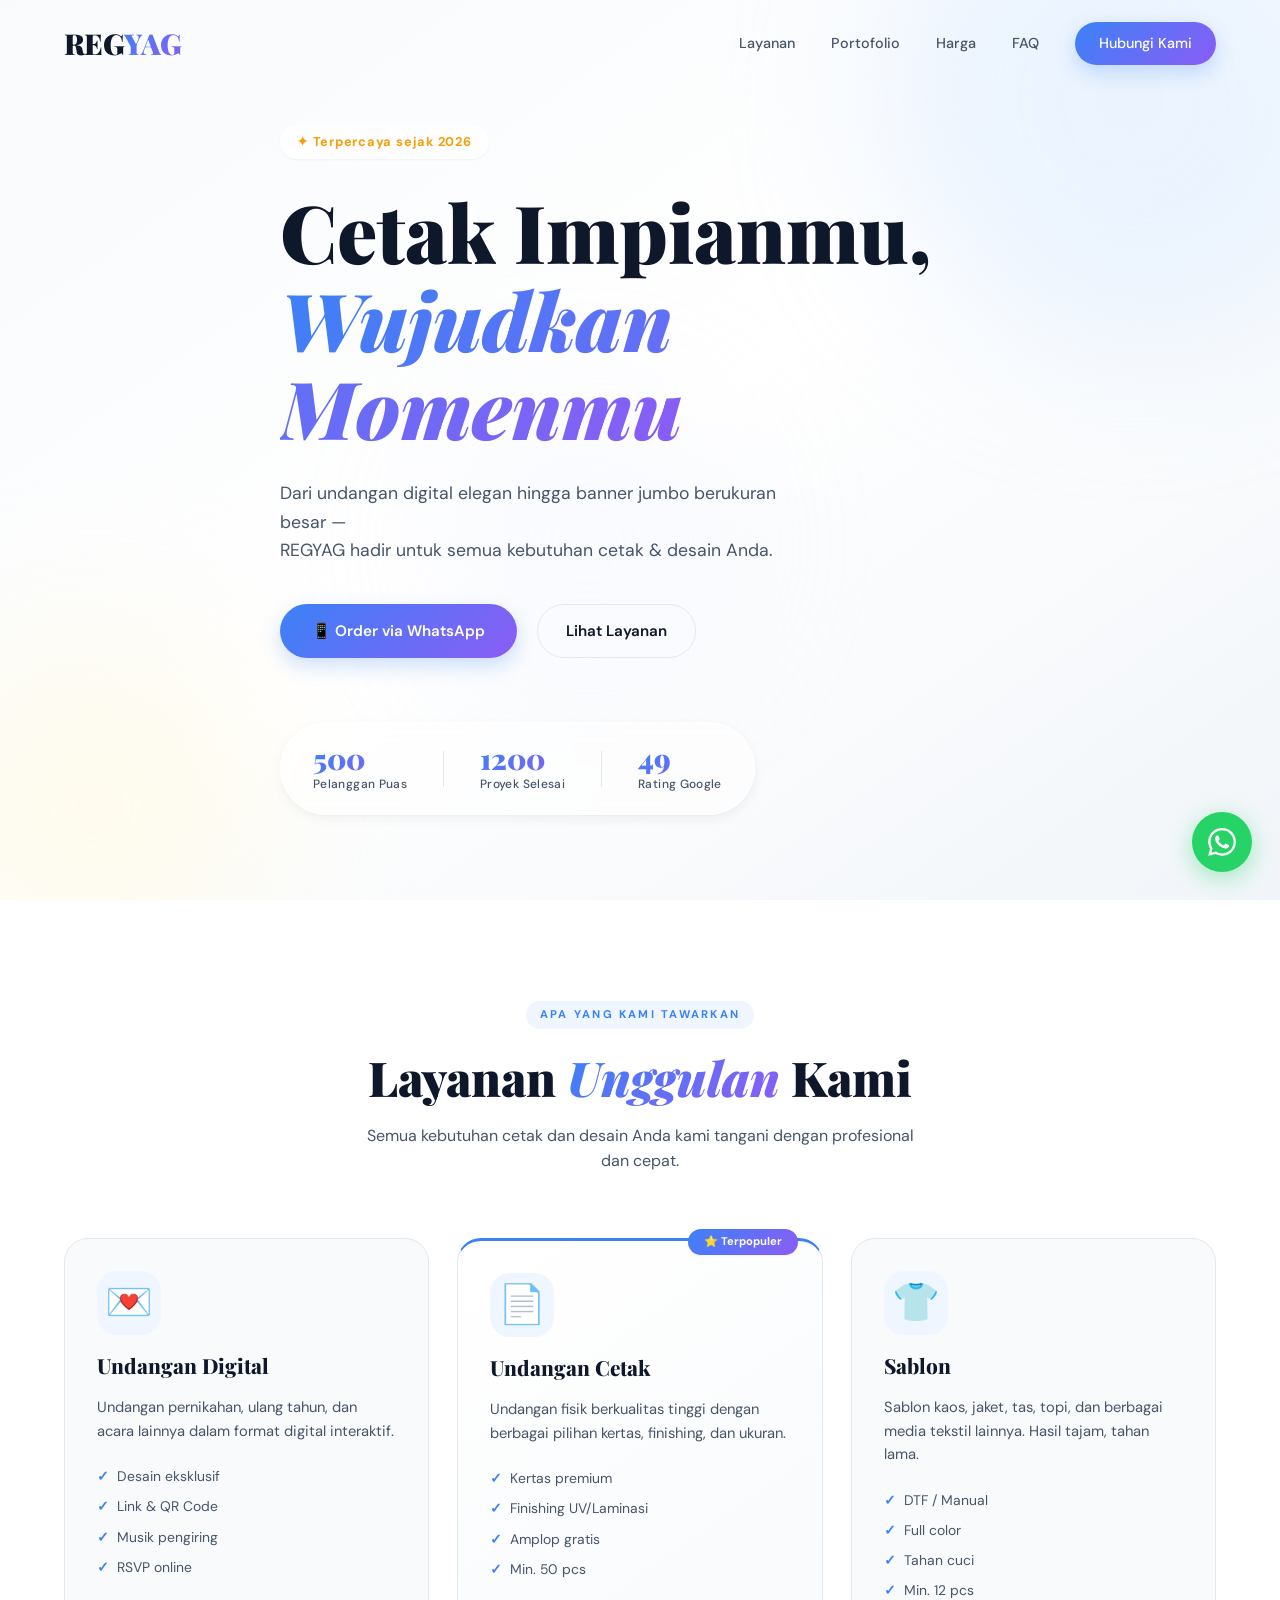
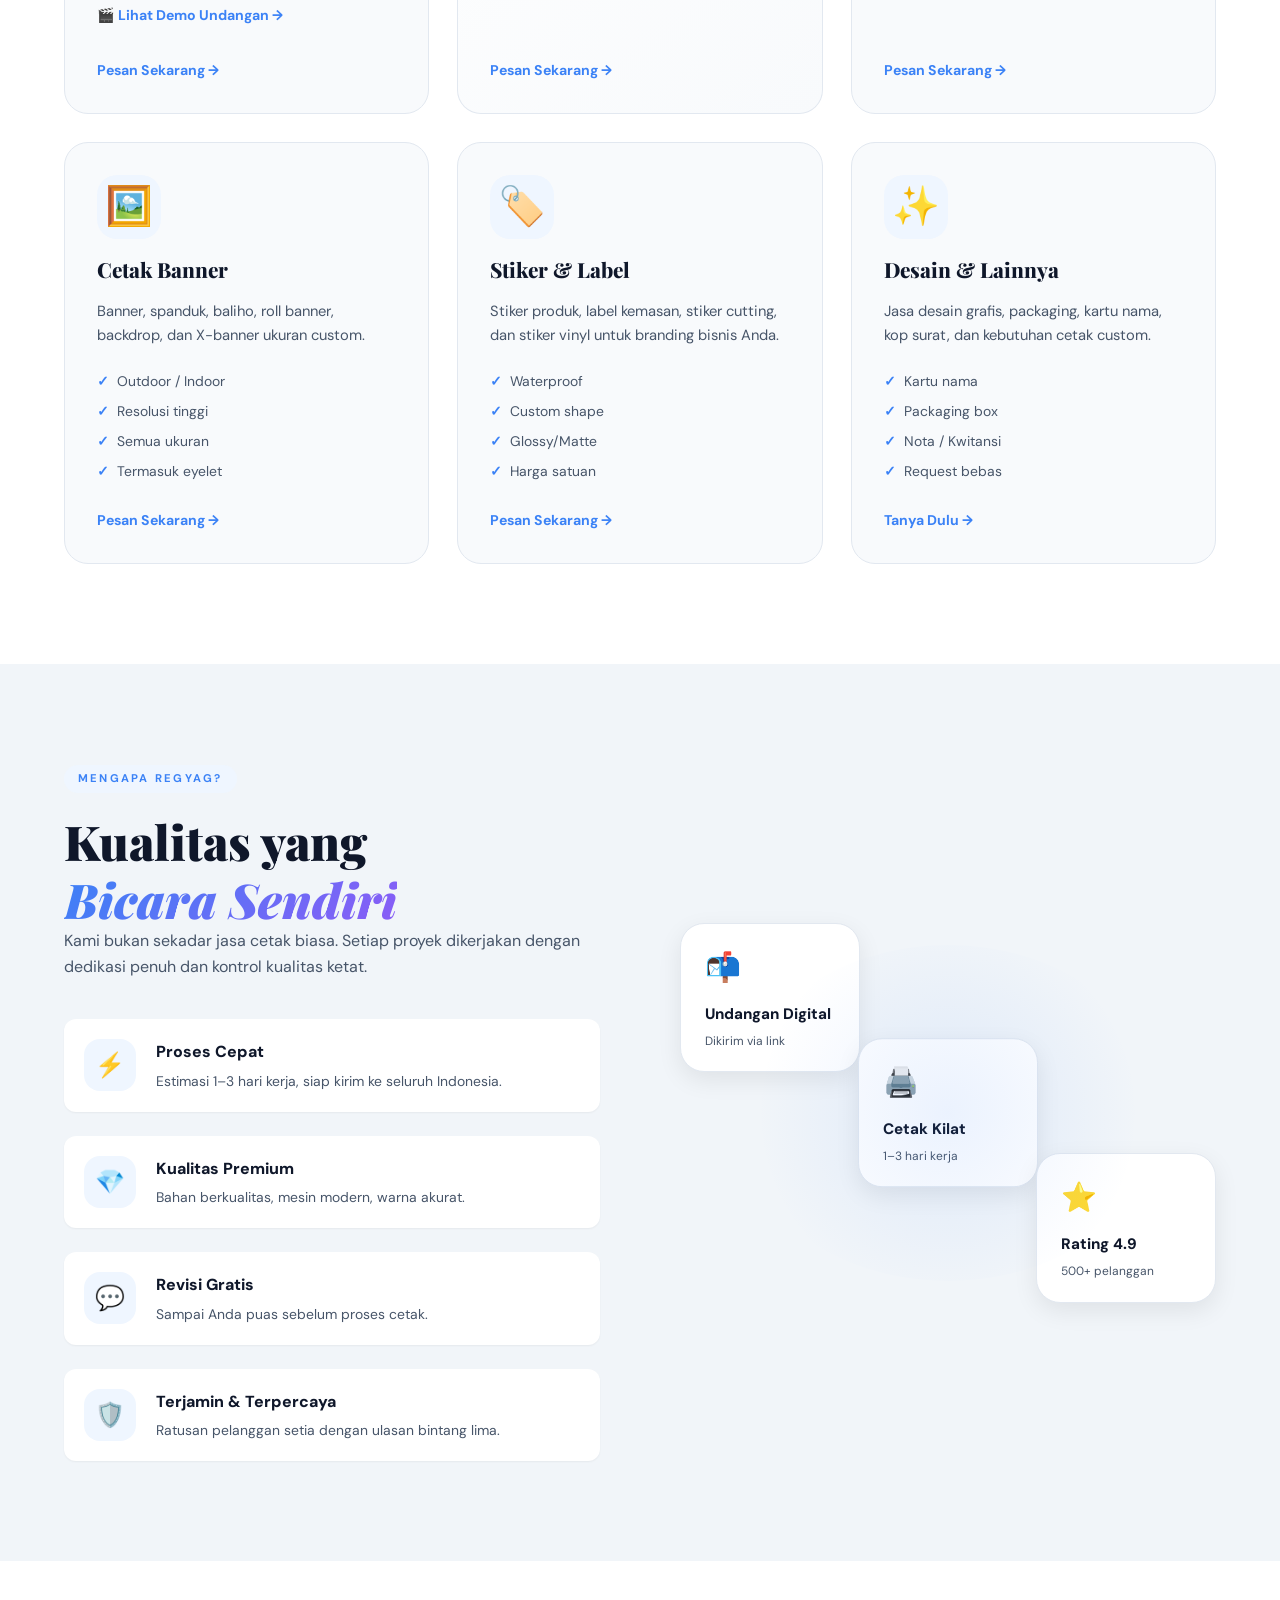
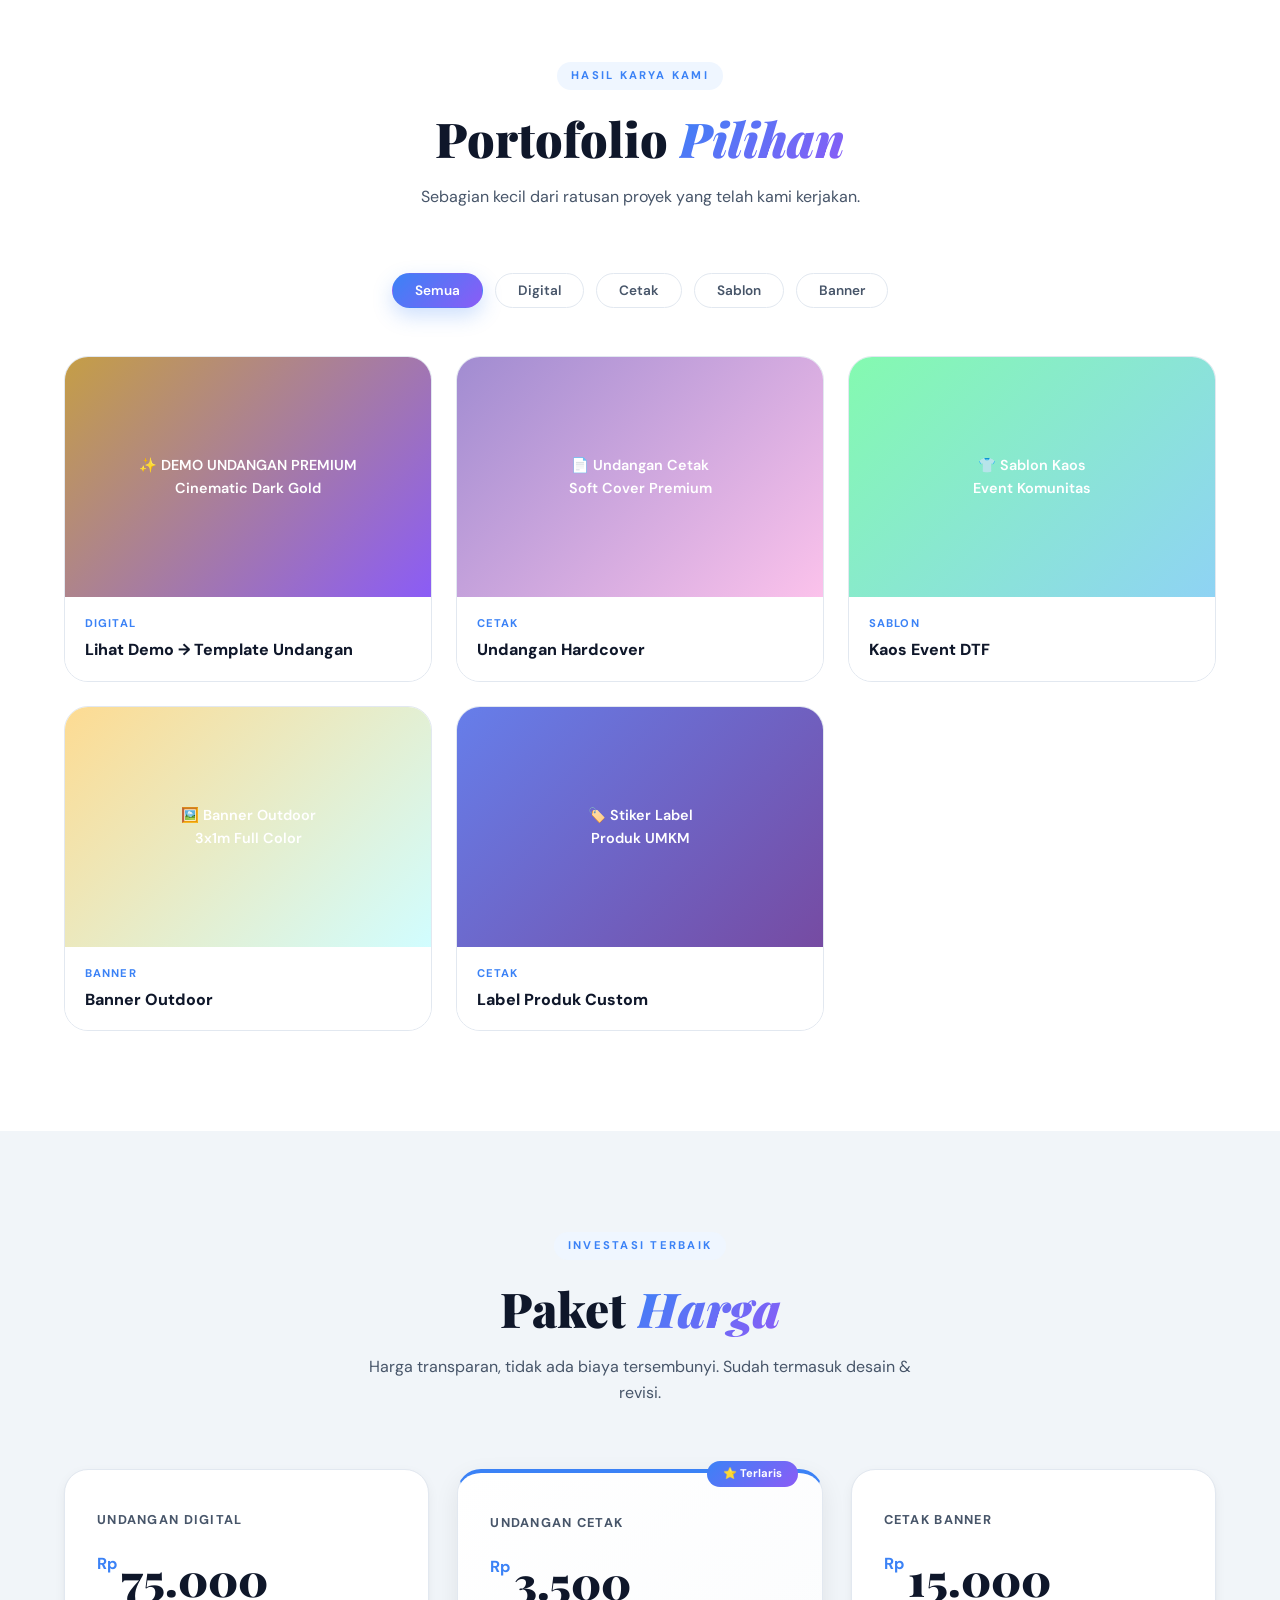
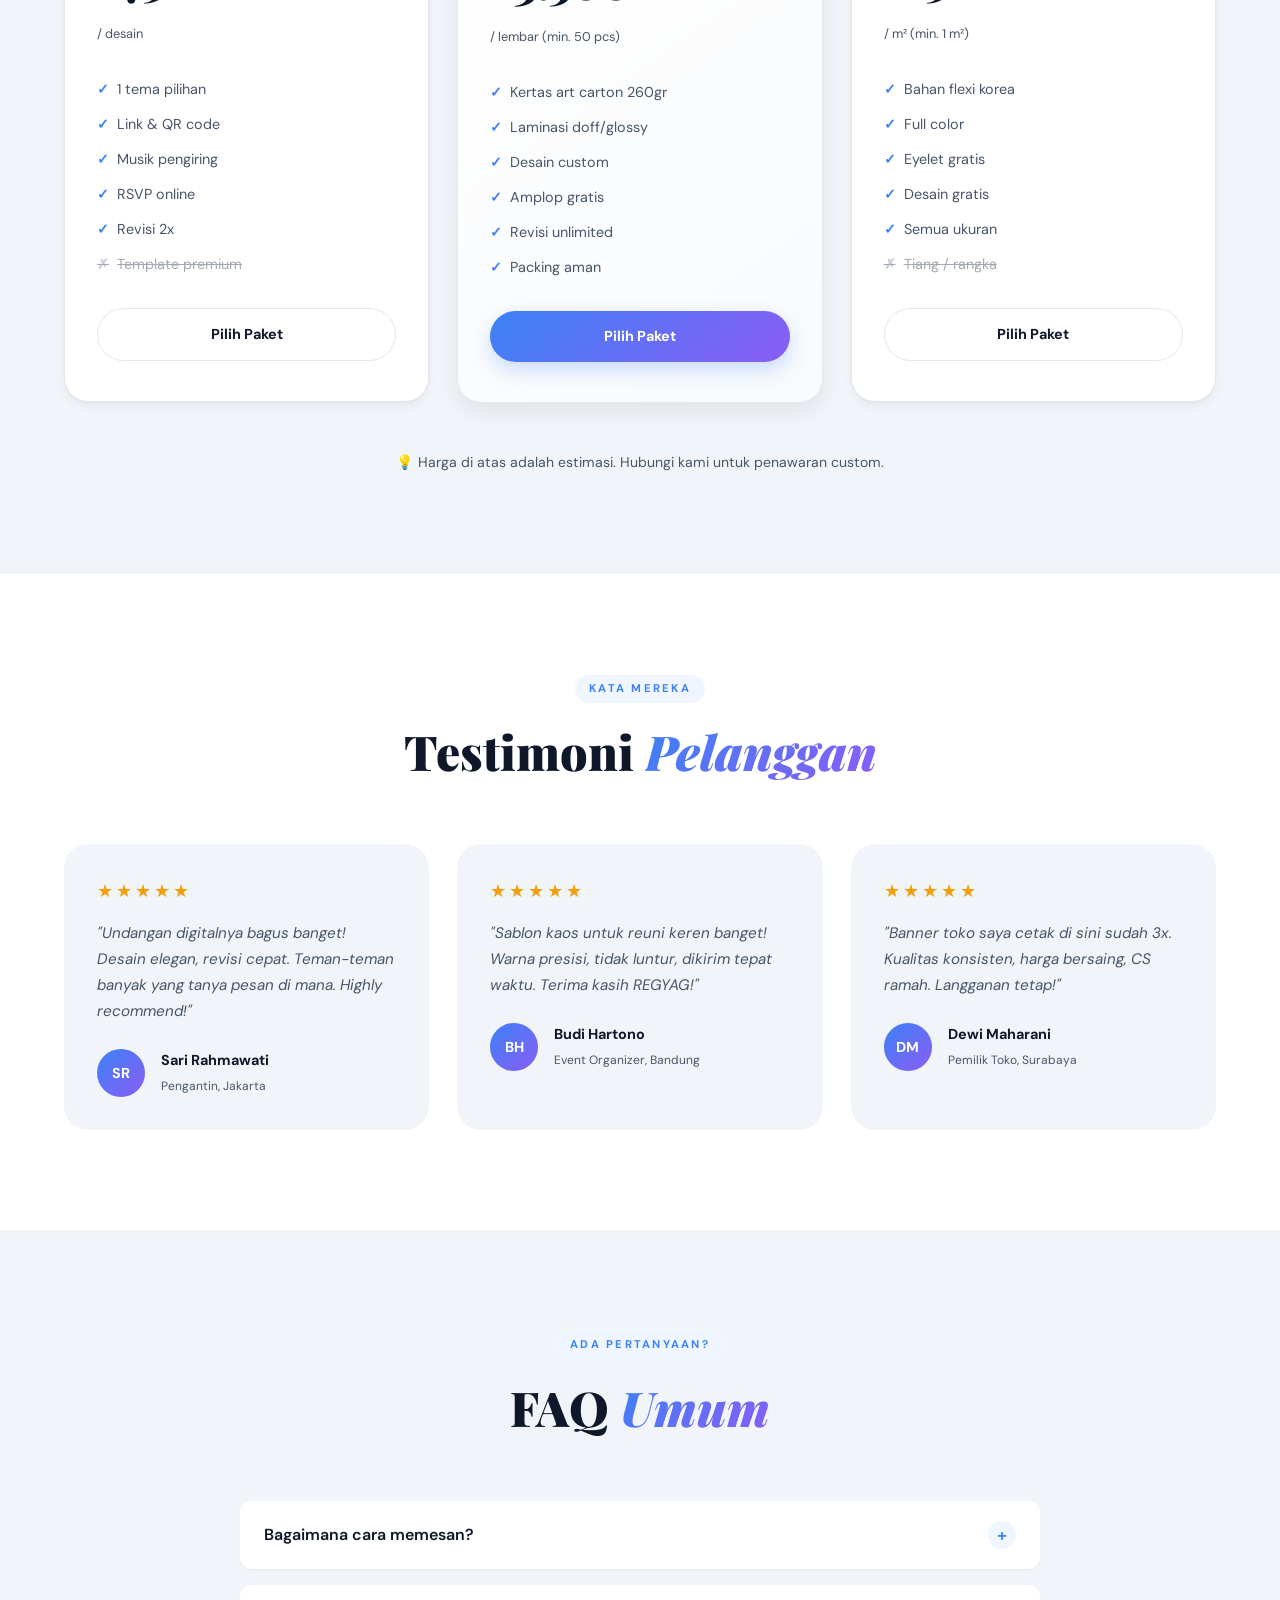
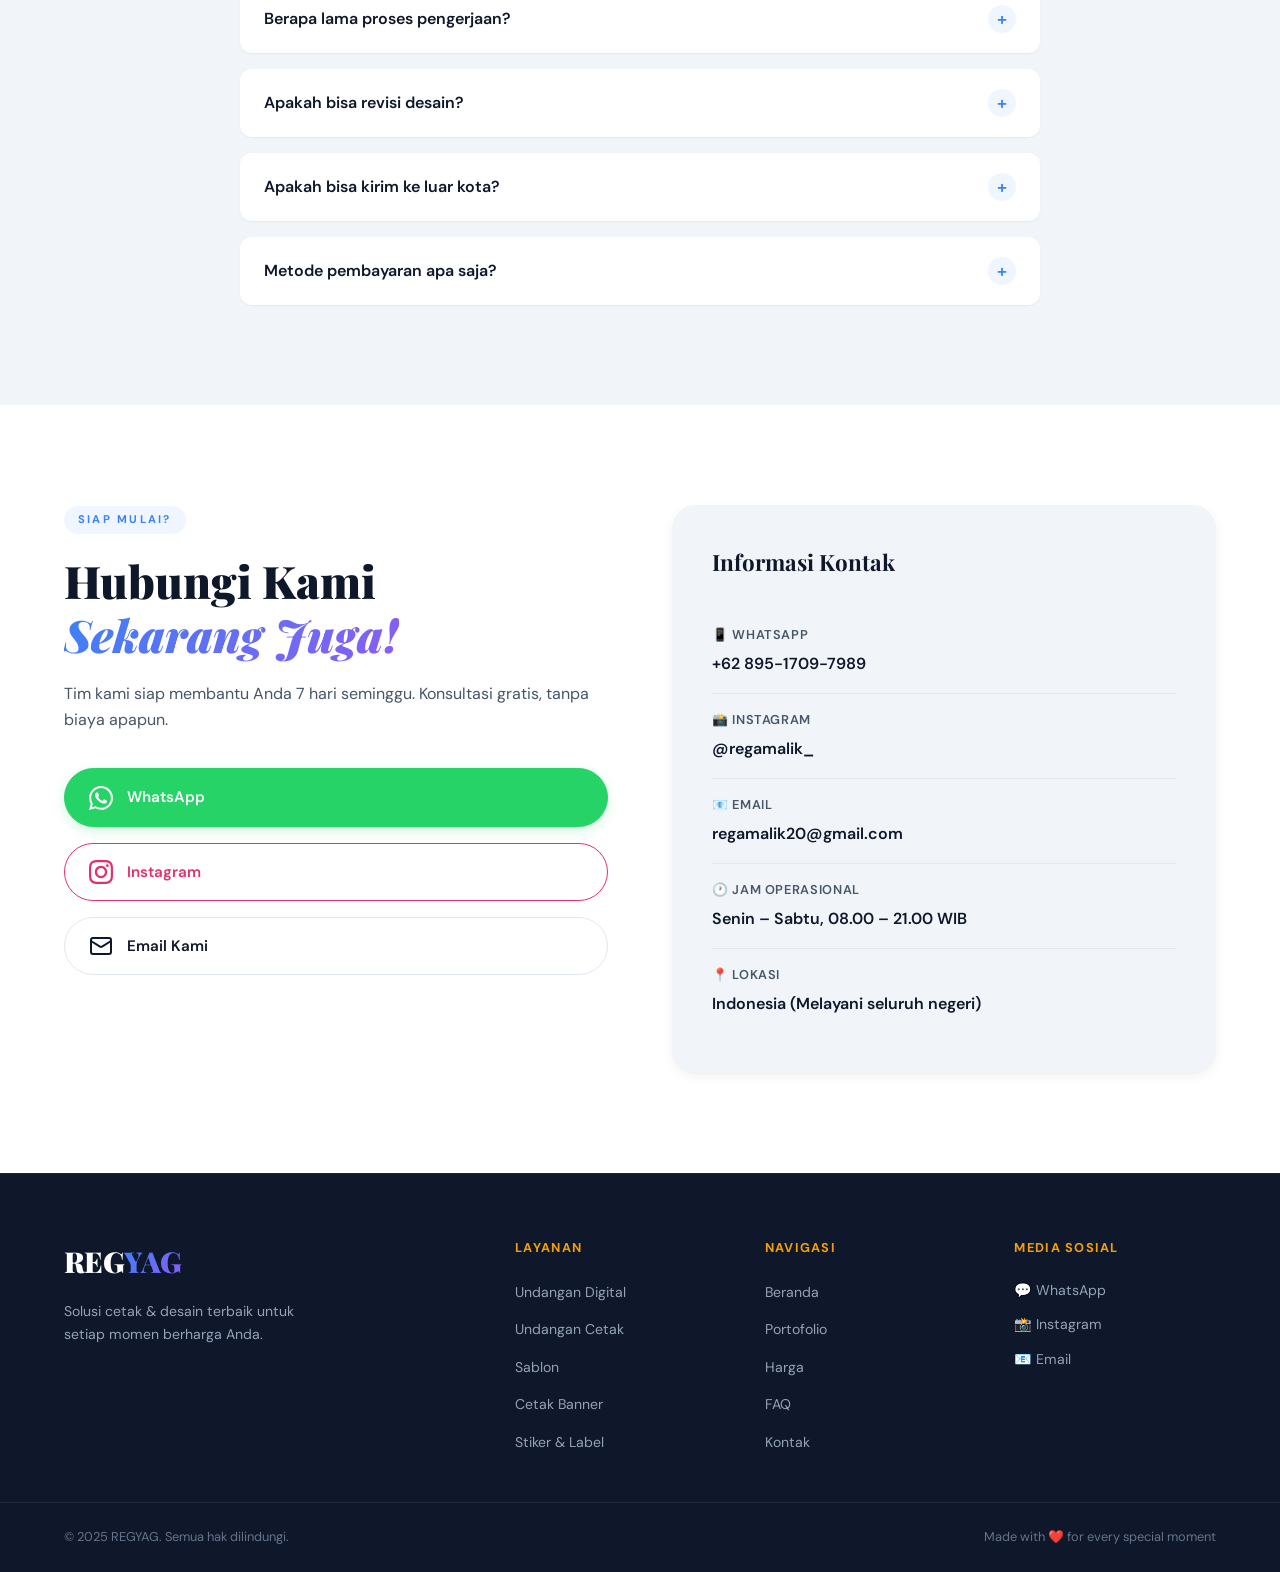
==== commit 9294a3ff: "update 2026" ====
--- a/index.html
+++ b/index.html
@@ -59,7 +59,7 @@
       <div class="shape shape-3"></div>
     </div>
     <div class="container hero-content">
-      <div class="hero-badge animate-in">✦ Terpercaya sejak 2020</div>
+      <div class="hero-badge animate-in">✦ Terpercaya sejak 2026</div>
       <h1 class="hero-title animate-in delay-1">
         Cetak Impianmu,<br />
         <em>Wujudkan Momenmu</em>
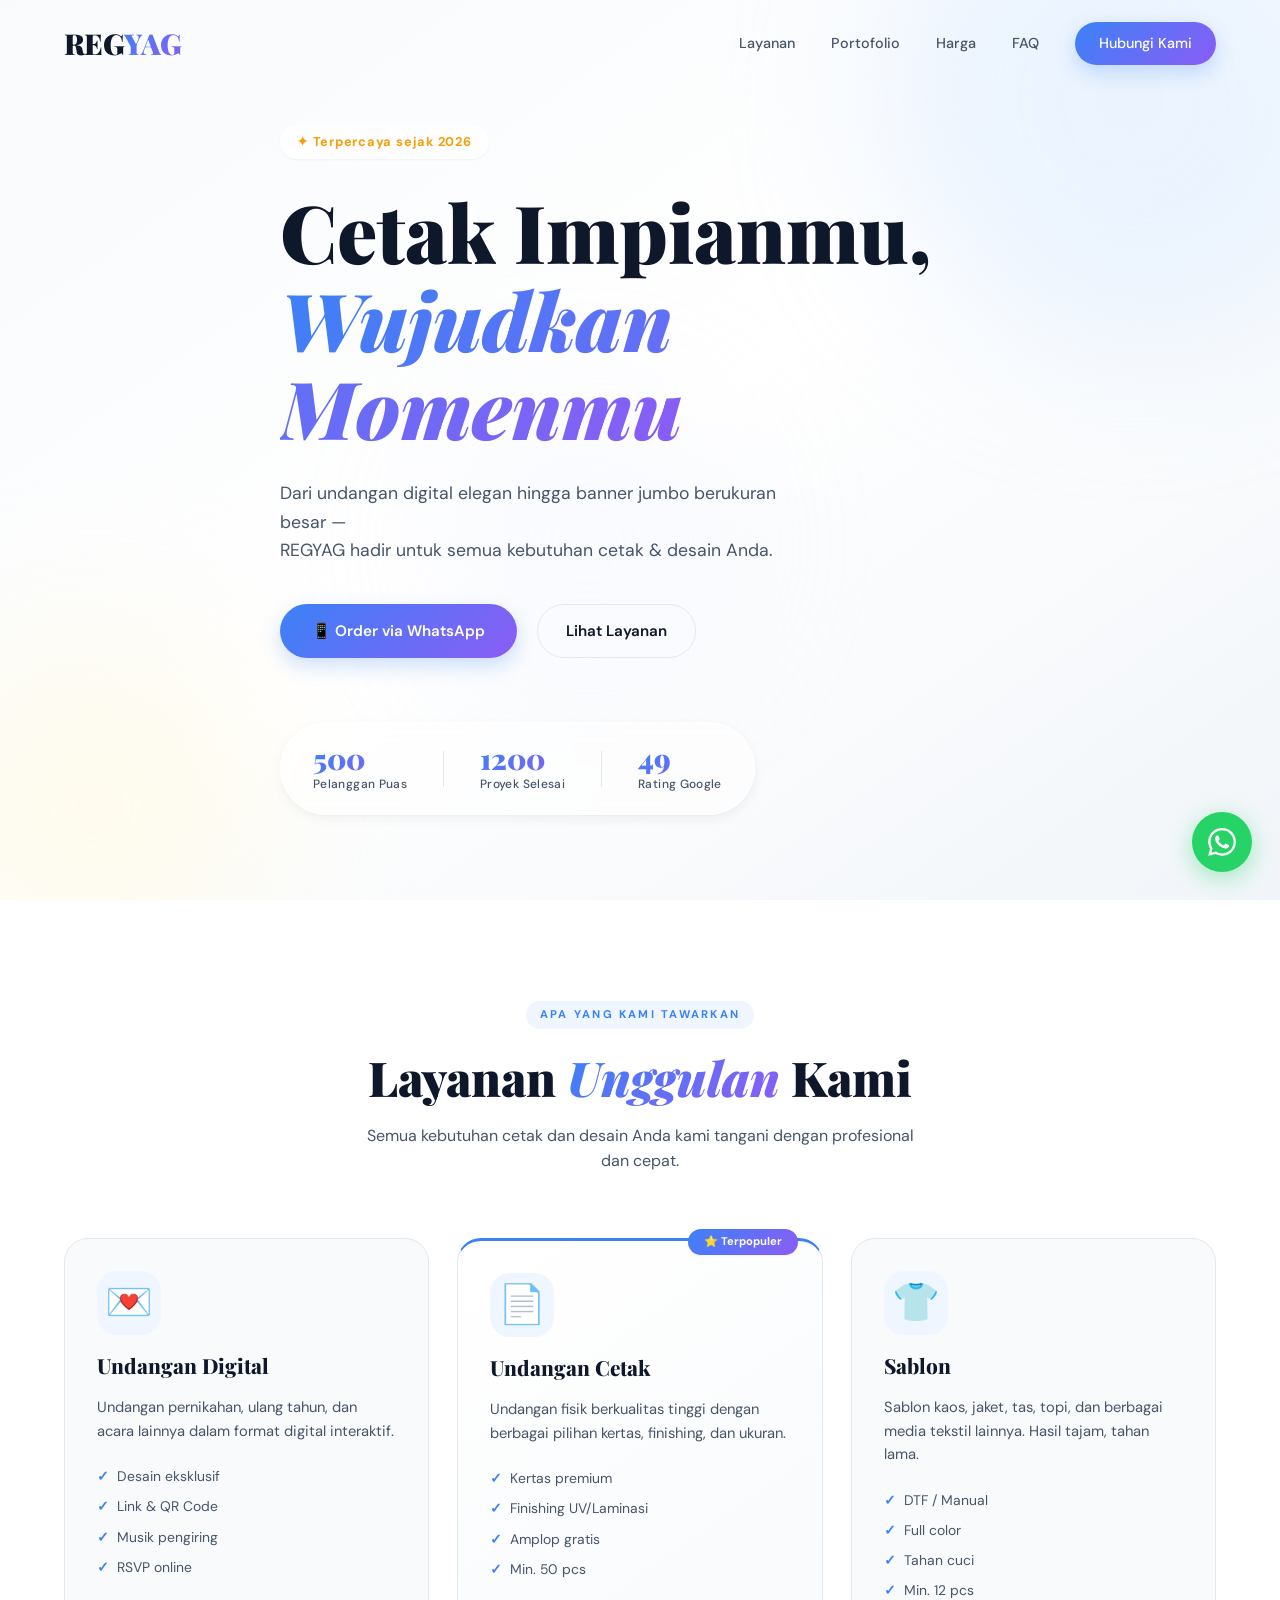
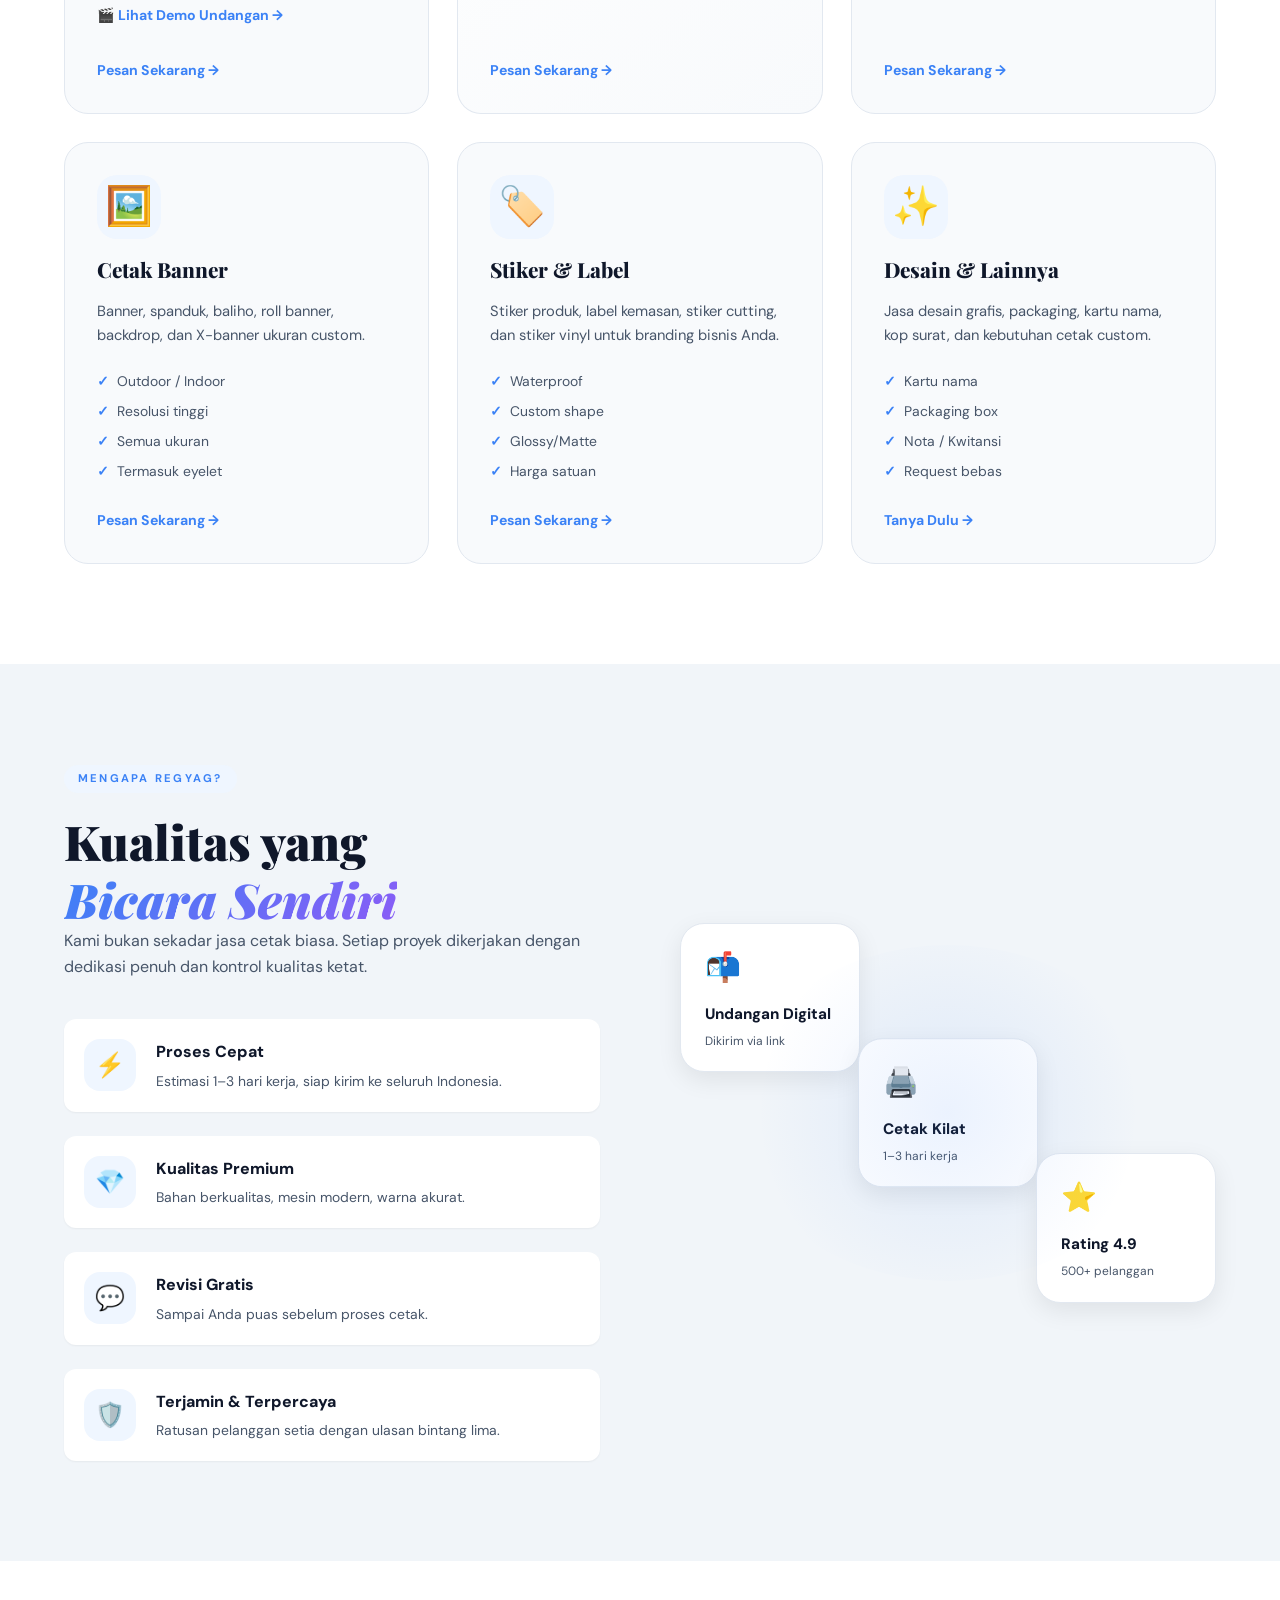
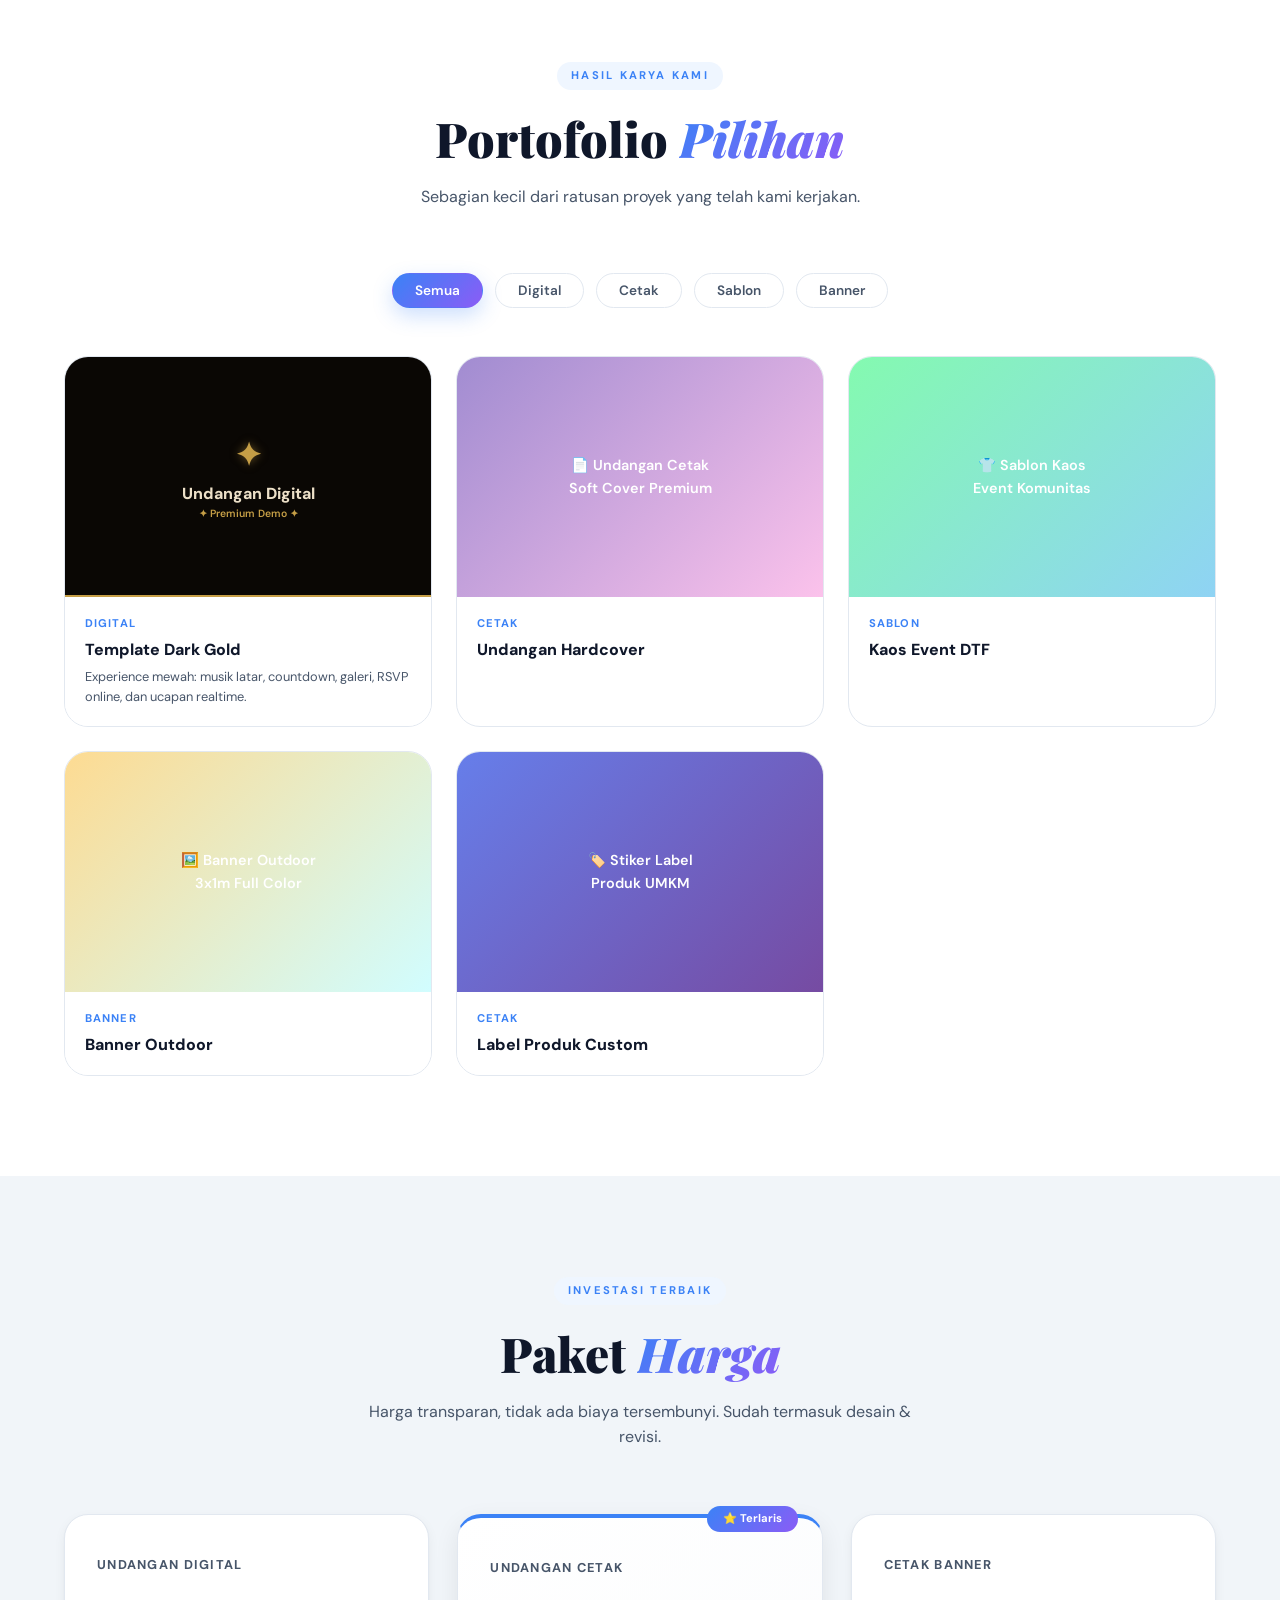
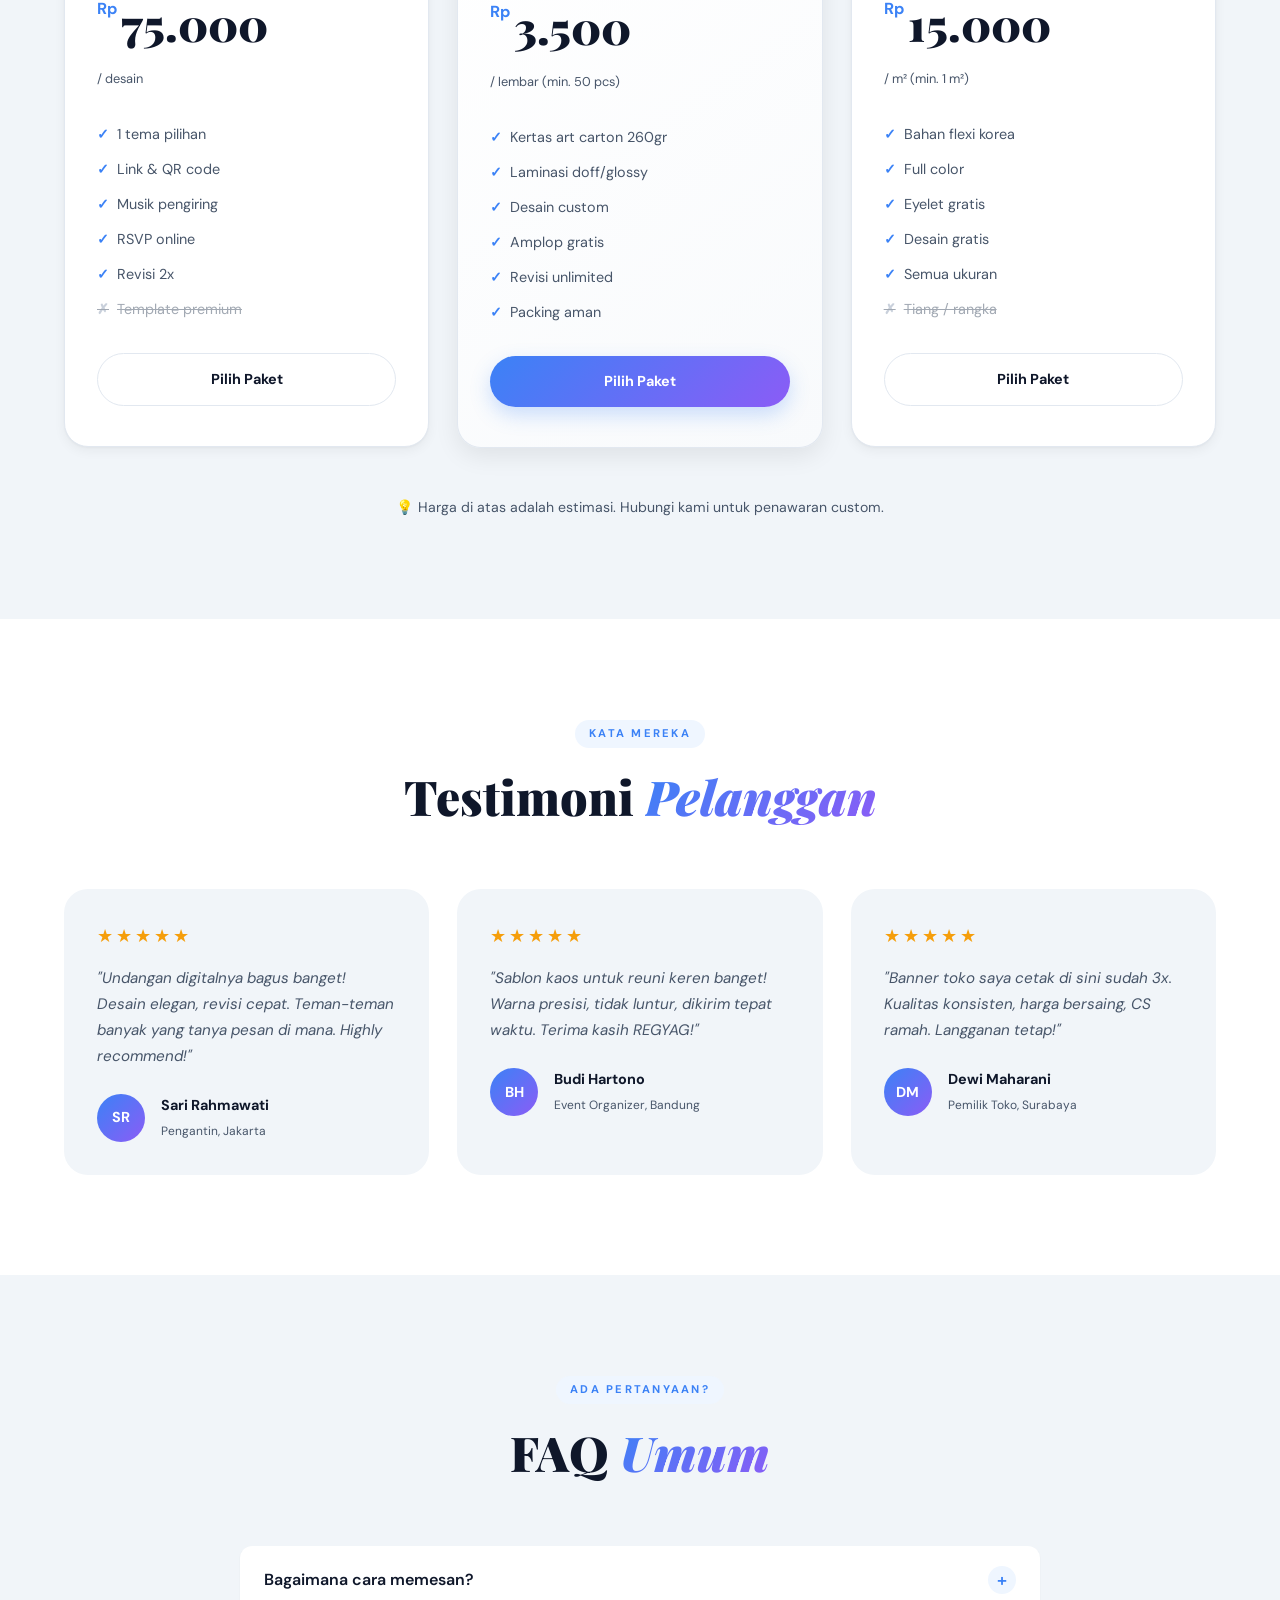
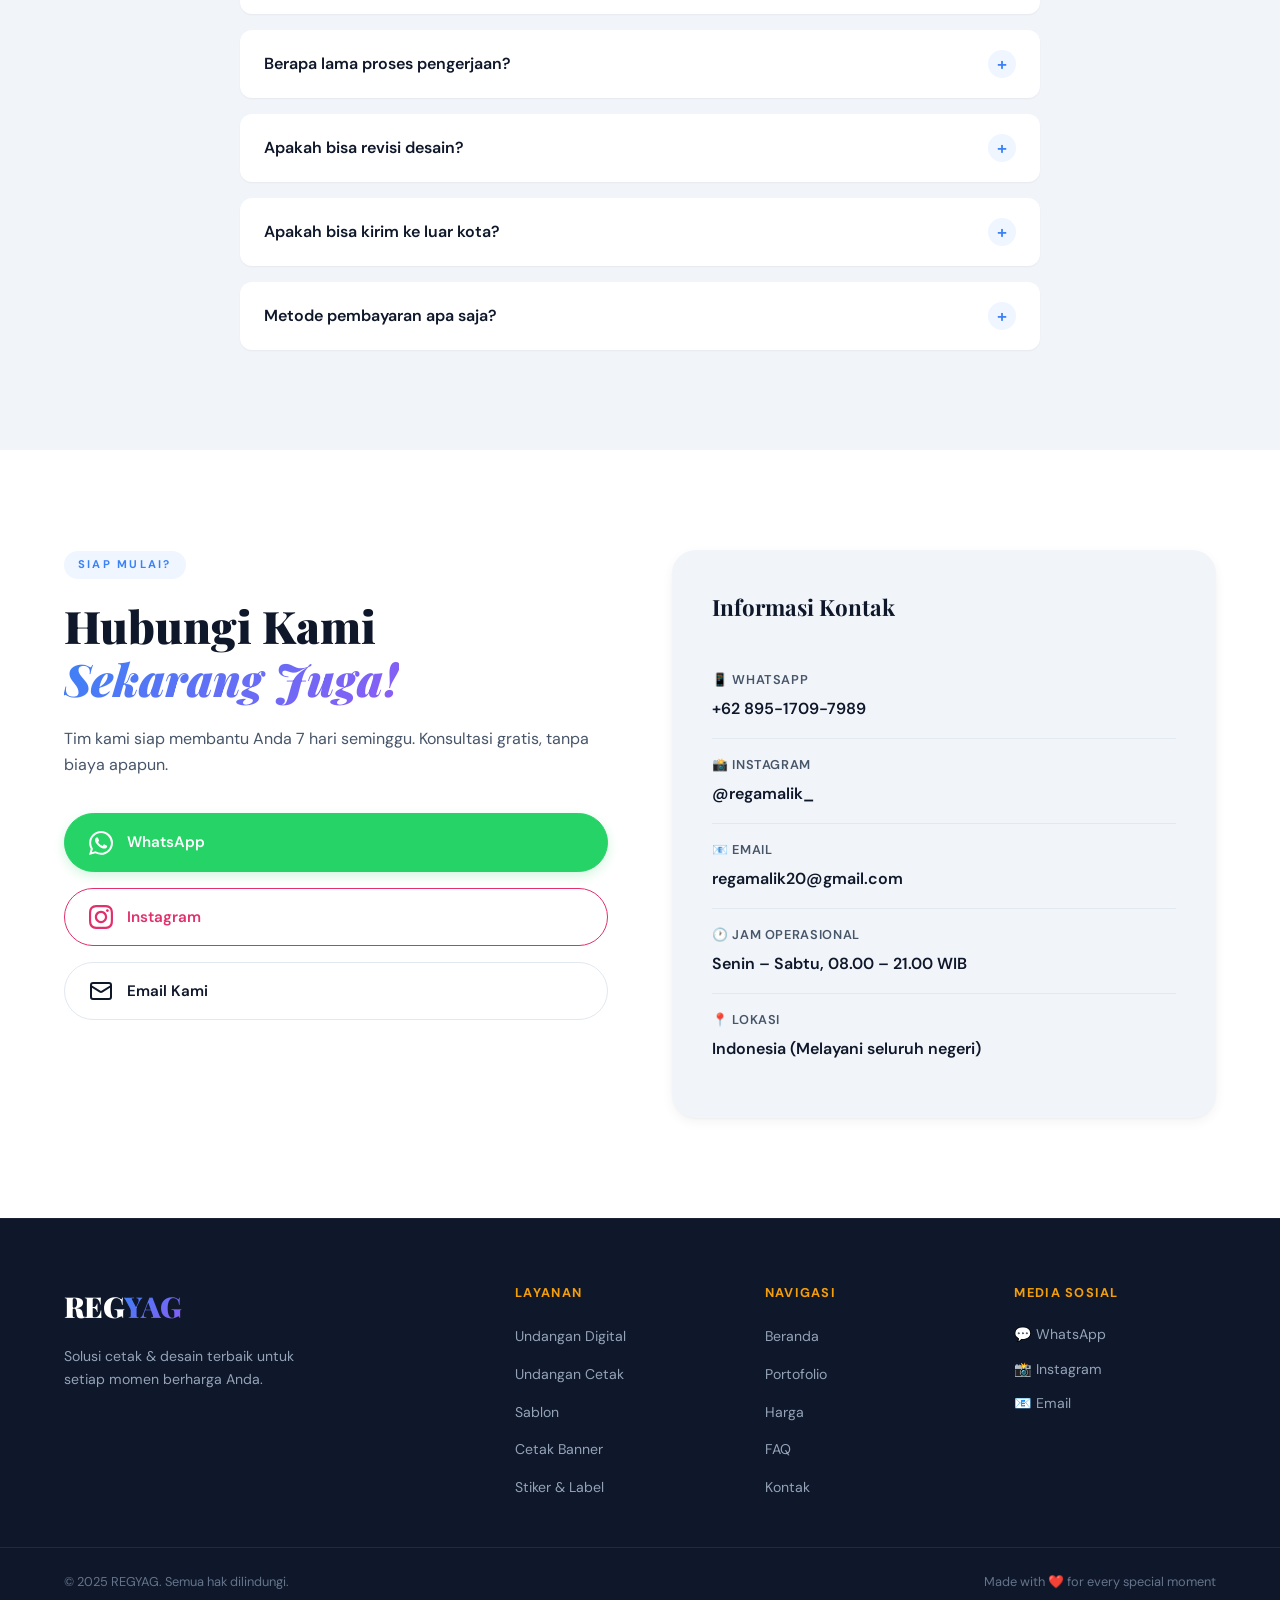
==== commit 3ca5909b: "ganti kartu portofolio undangan dengan gaya dark gold Opsi C" ====
--- a/index.html
+++ b/index.html
@@ -257,19 +257,21 @@
       </div>
 
       <div class="porto-grid stagger-container">
-        <!-- Demo Undangan Digital (baru) -->
+        <!-- Demo Template Undangan Digital Premium - Dark Gold Style -->
         <div class="porto-card stagger-item" data-cat="digital">
           <a href="undangan/reza-aulia/" target="_blank" style="text-decoration: none; color: inherit;">
-            <div class="porto-img porto-placeholder" style="background: linear-gradient(135deg, #C59E46, #8B5CF6);">
-              <span>✨ DEMO UNDANGAN PREMIUM<br/>Cinematic Dark Gold</span>
+            <div class="porto-img porto-placeholder" style="background: #0a0704; border-bottom: 2px solid #C59E46; display: flex; align-items: center; justify-content: center; flex-direction: column;">
+              <div style="font-size: 2rem; color: #C59E46; text-shadow: 0 0 10px rgba(197,158,70,0.5);">✦</div>
+              <div style="font-weight: 800; font-size: 1rem; color: #EDE0C8;">Undangan Digital</div>
+              <div style="font-size: 0.65rem; color: #C59E46;">✦ Premium Demo ✦</div>
             </div>
             <div class="porto-info">
               <span class="porto-cat">Digital</span>
-              <h4>Lihat Demo → Template Undangan</h4>
+              <h4>Template Dark Gold</h4>
+              <p style="font-size: 0.8rem; color: var(--color-text-muted);">Experience mewah: musik latar, countdown, galeri, RSVP online, dan ucapan realtime.</p>
             </div>
           </a>
         </div>
-
         <!-- Kartu portofolio lainnya (contoh) -->
         <div class="porto-card stagger-item" data-cat="cetak">
           <div class="porto-img porto-placeholder" style="background: linear-gradient(135deg,#a18cd1,#fbc2eb);">
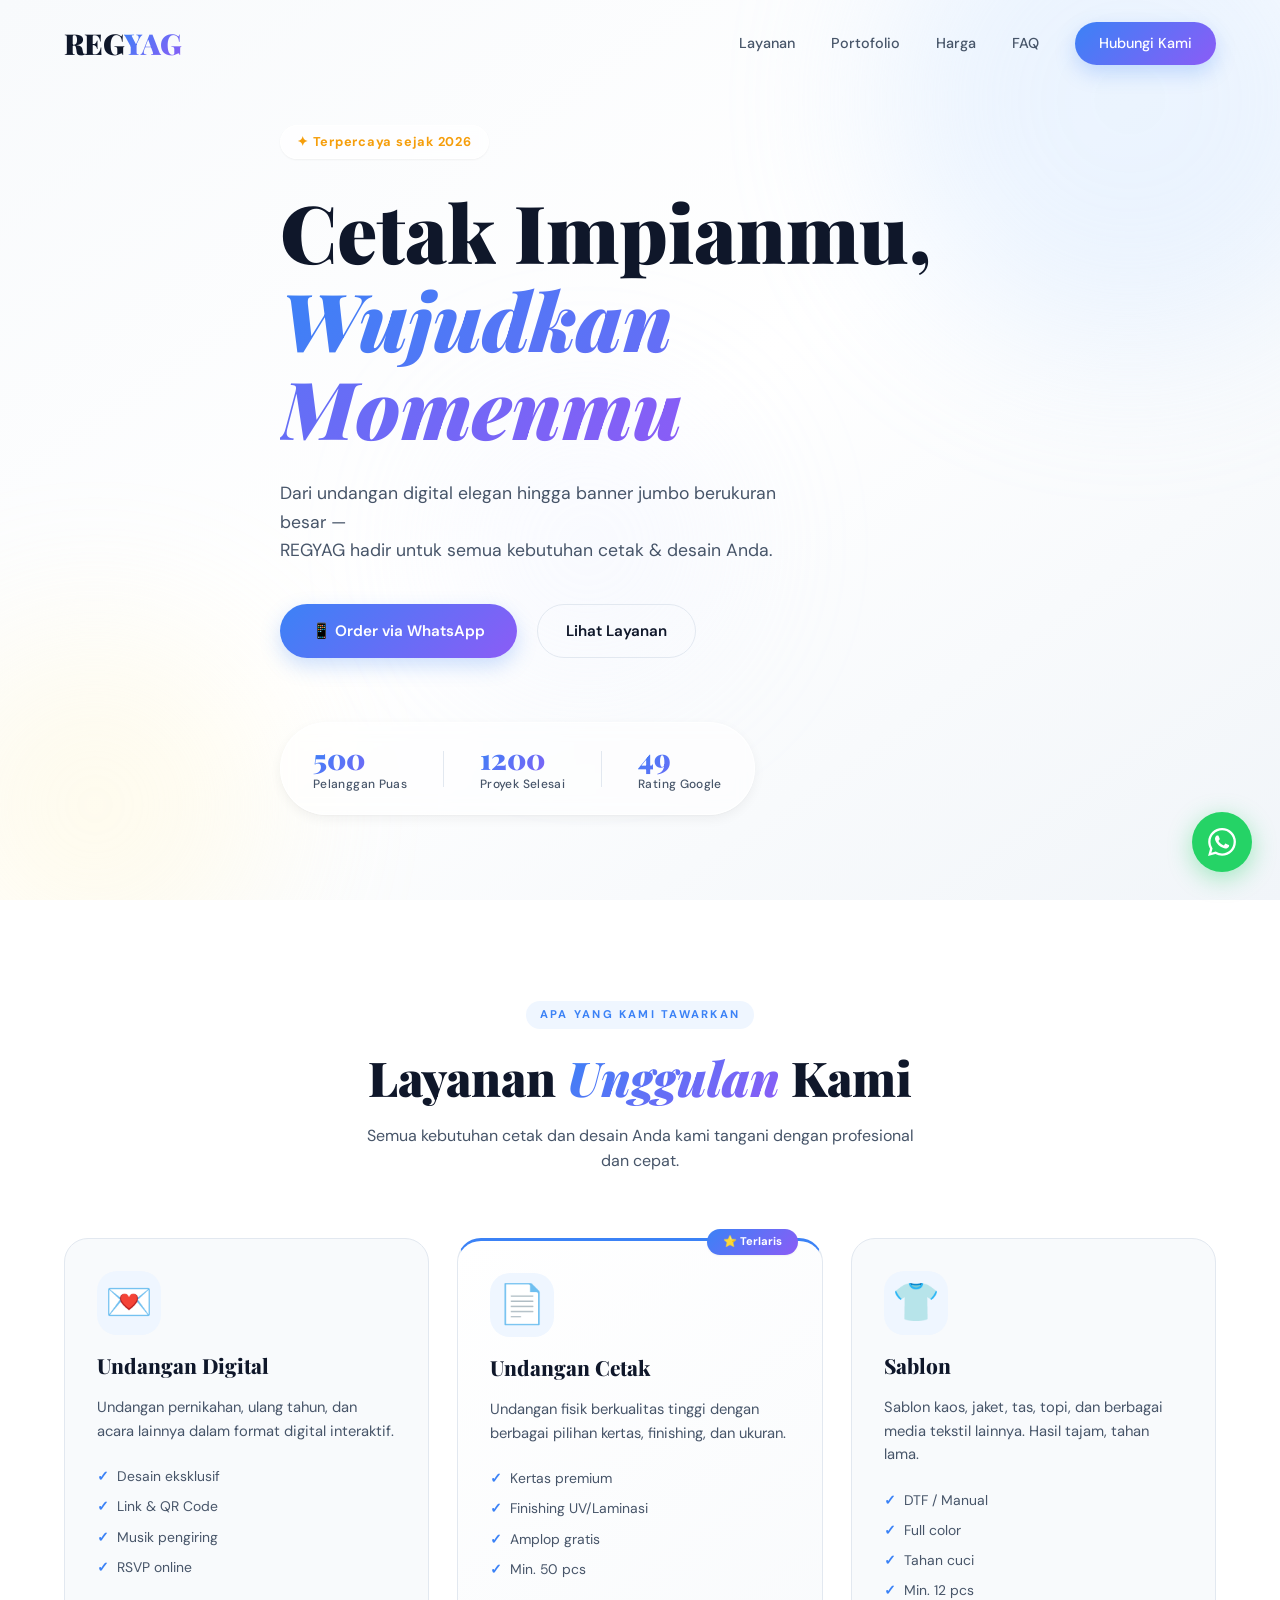
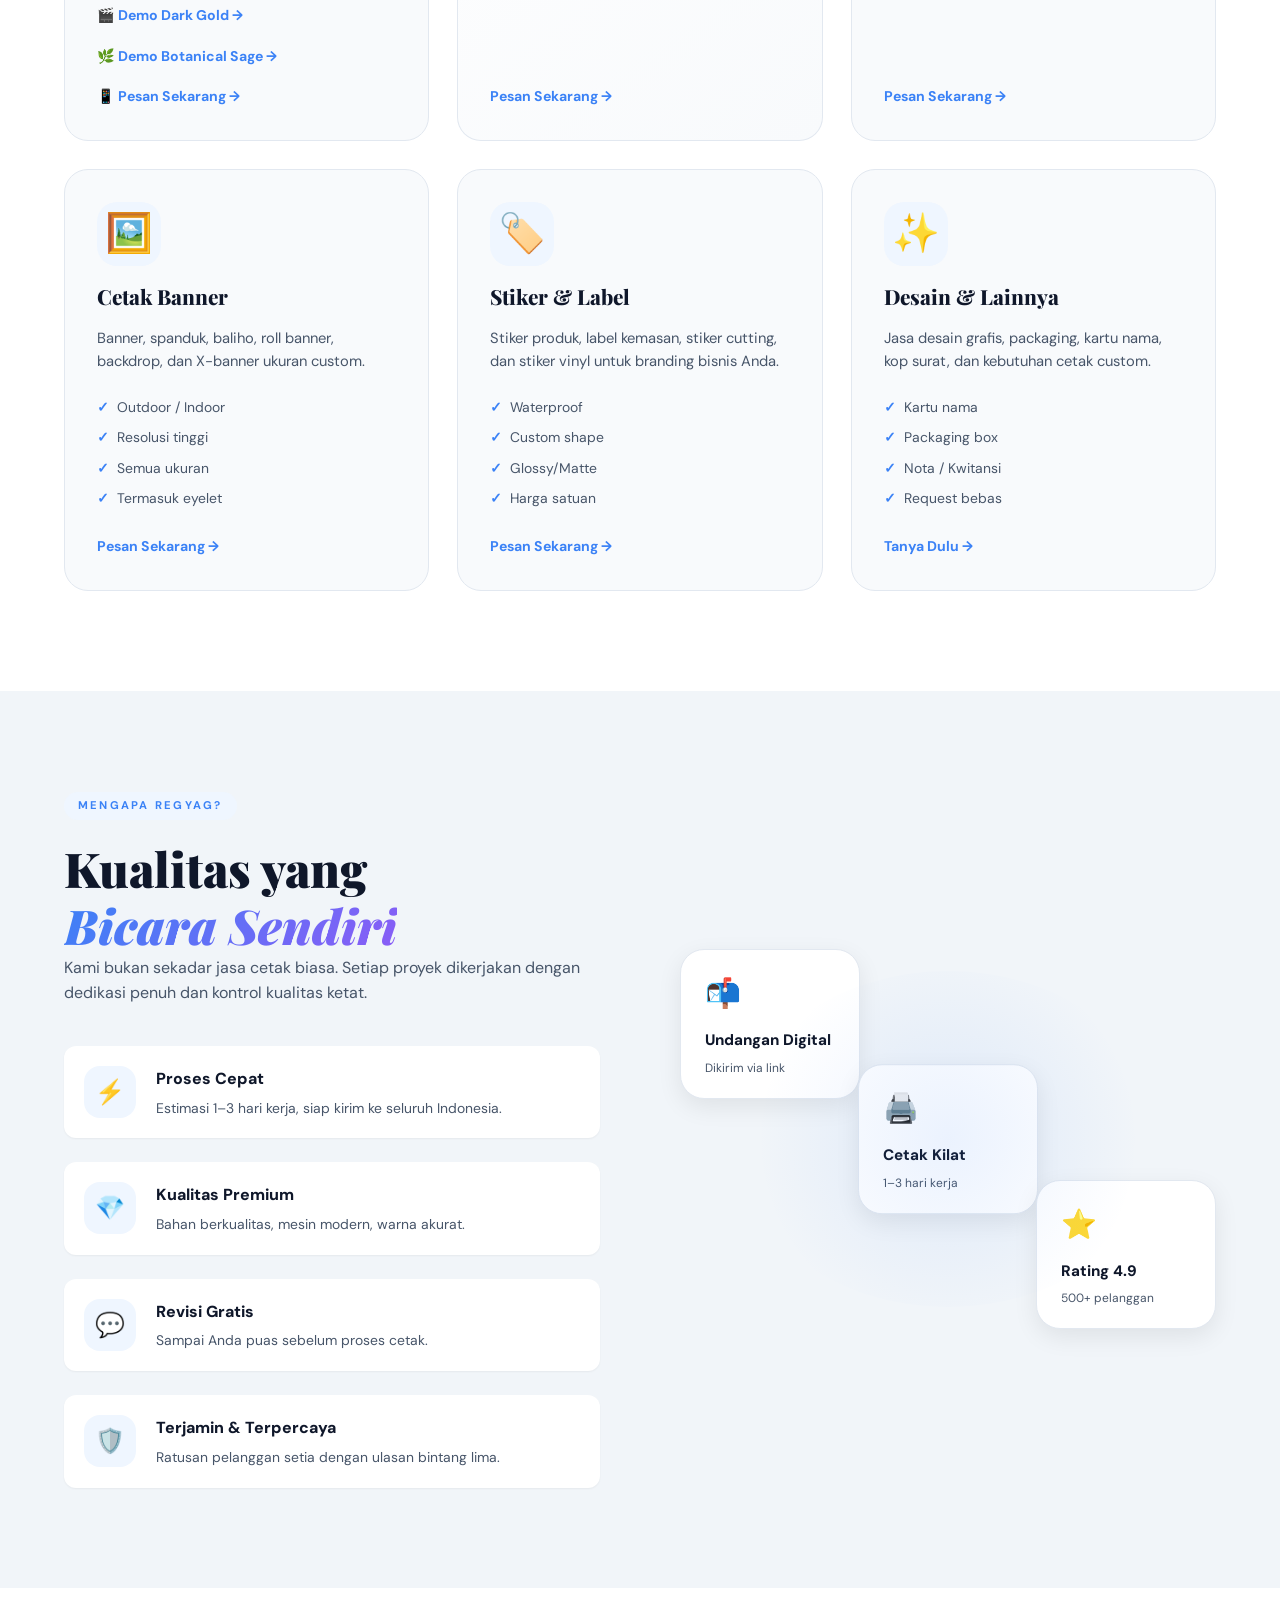
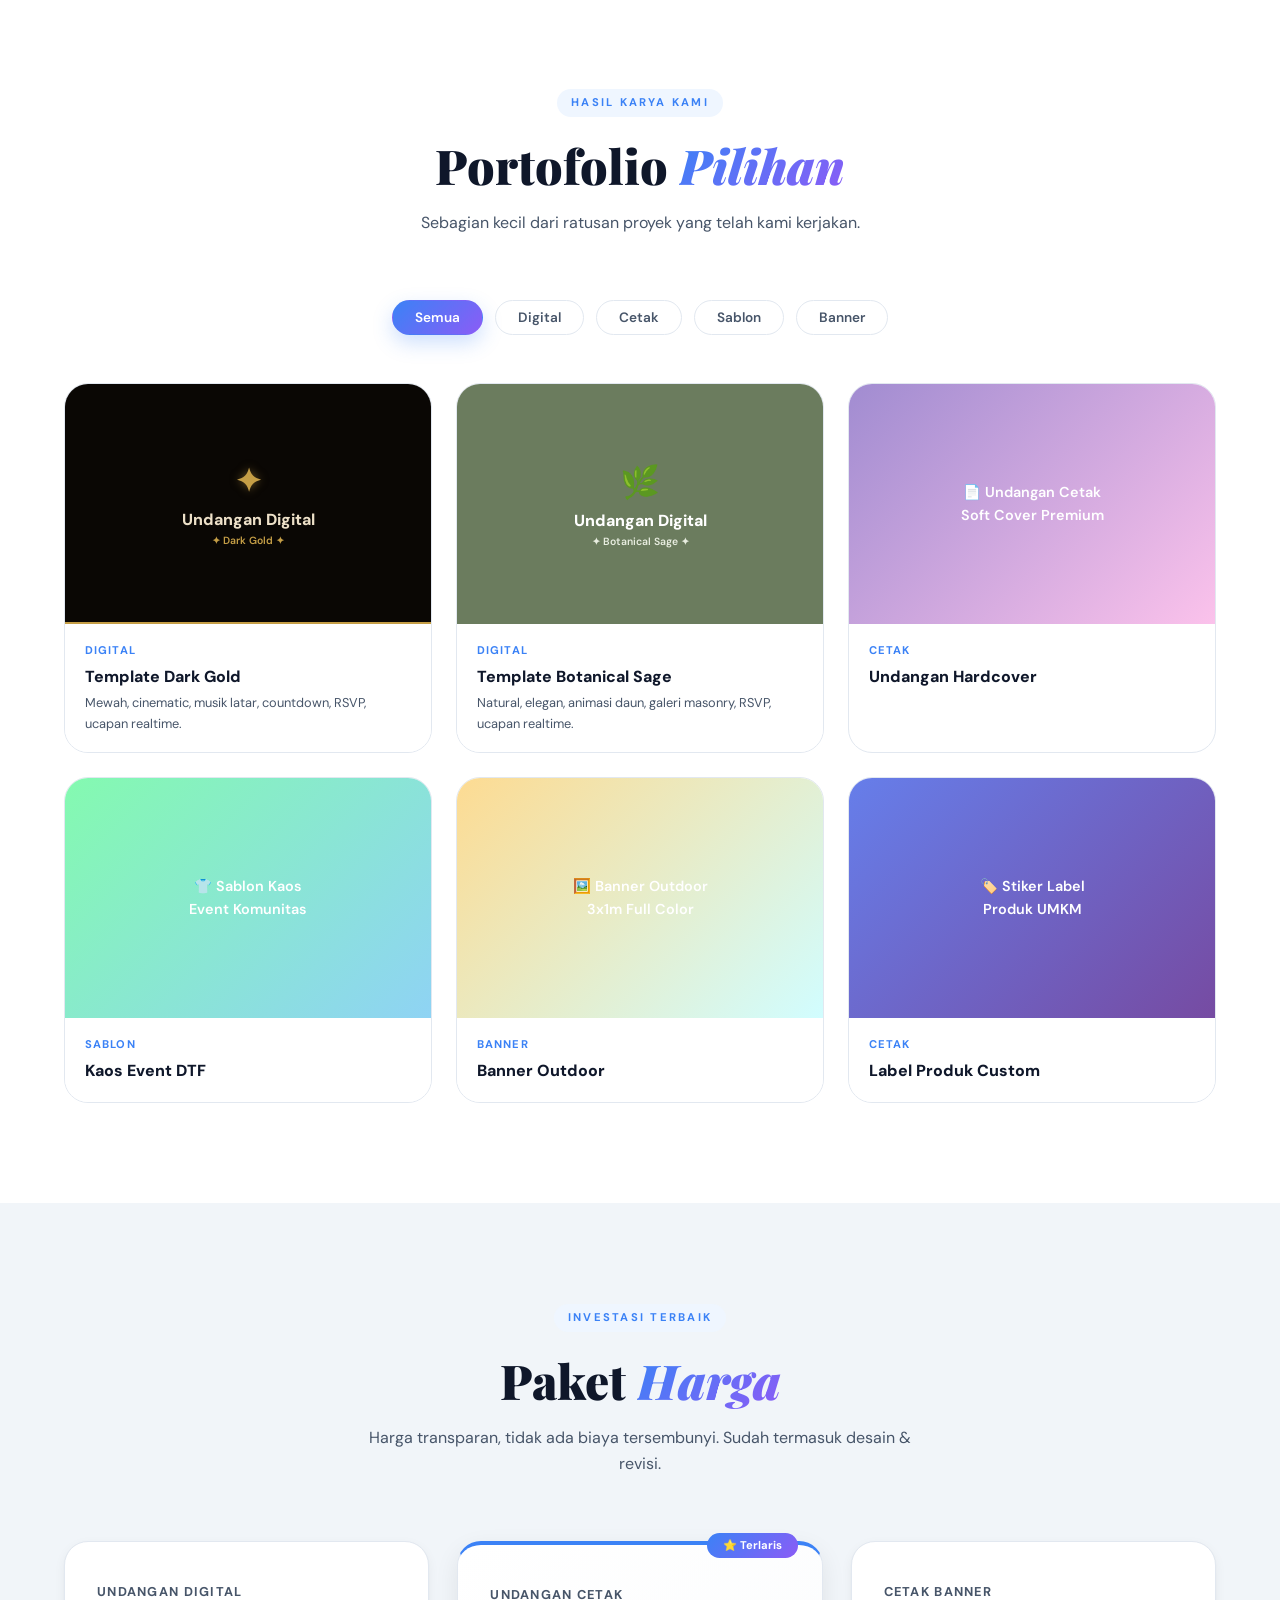
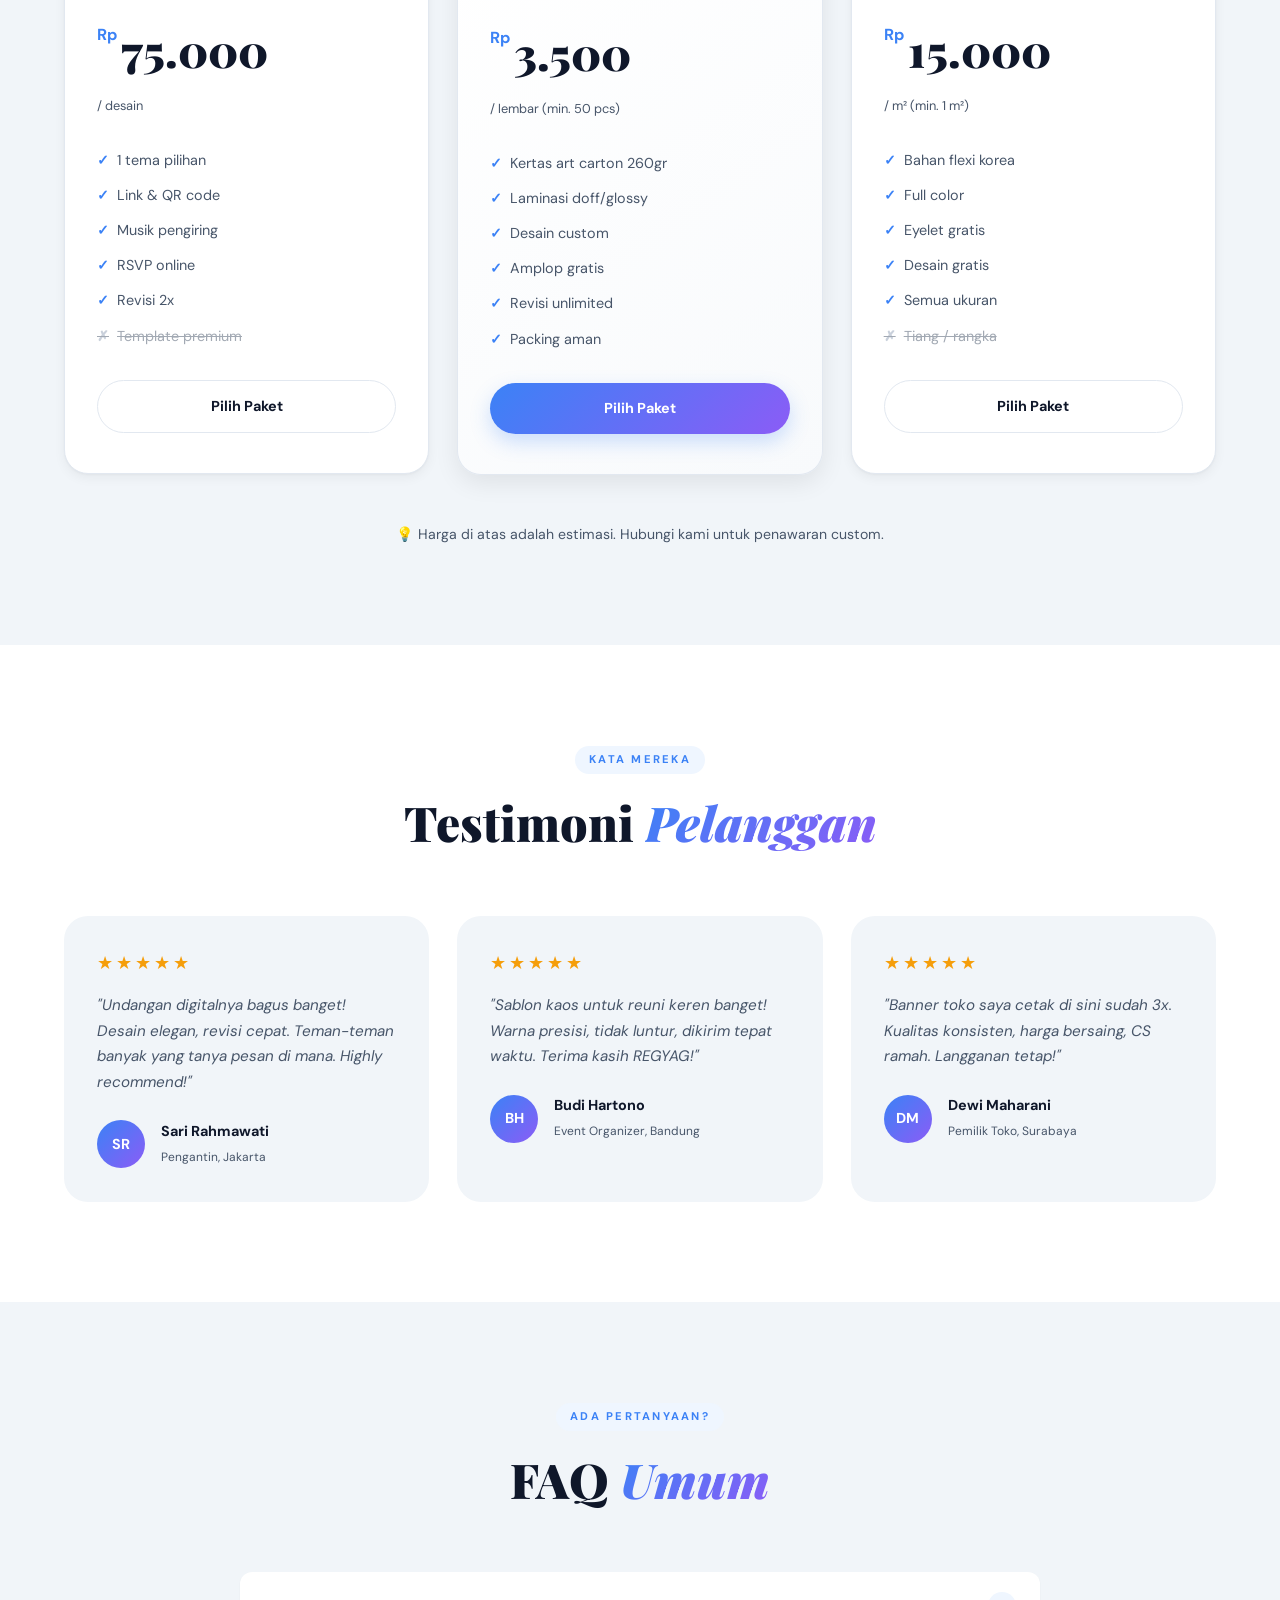
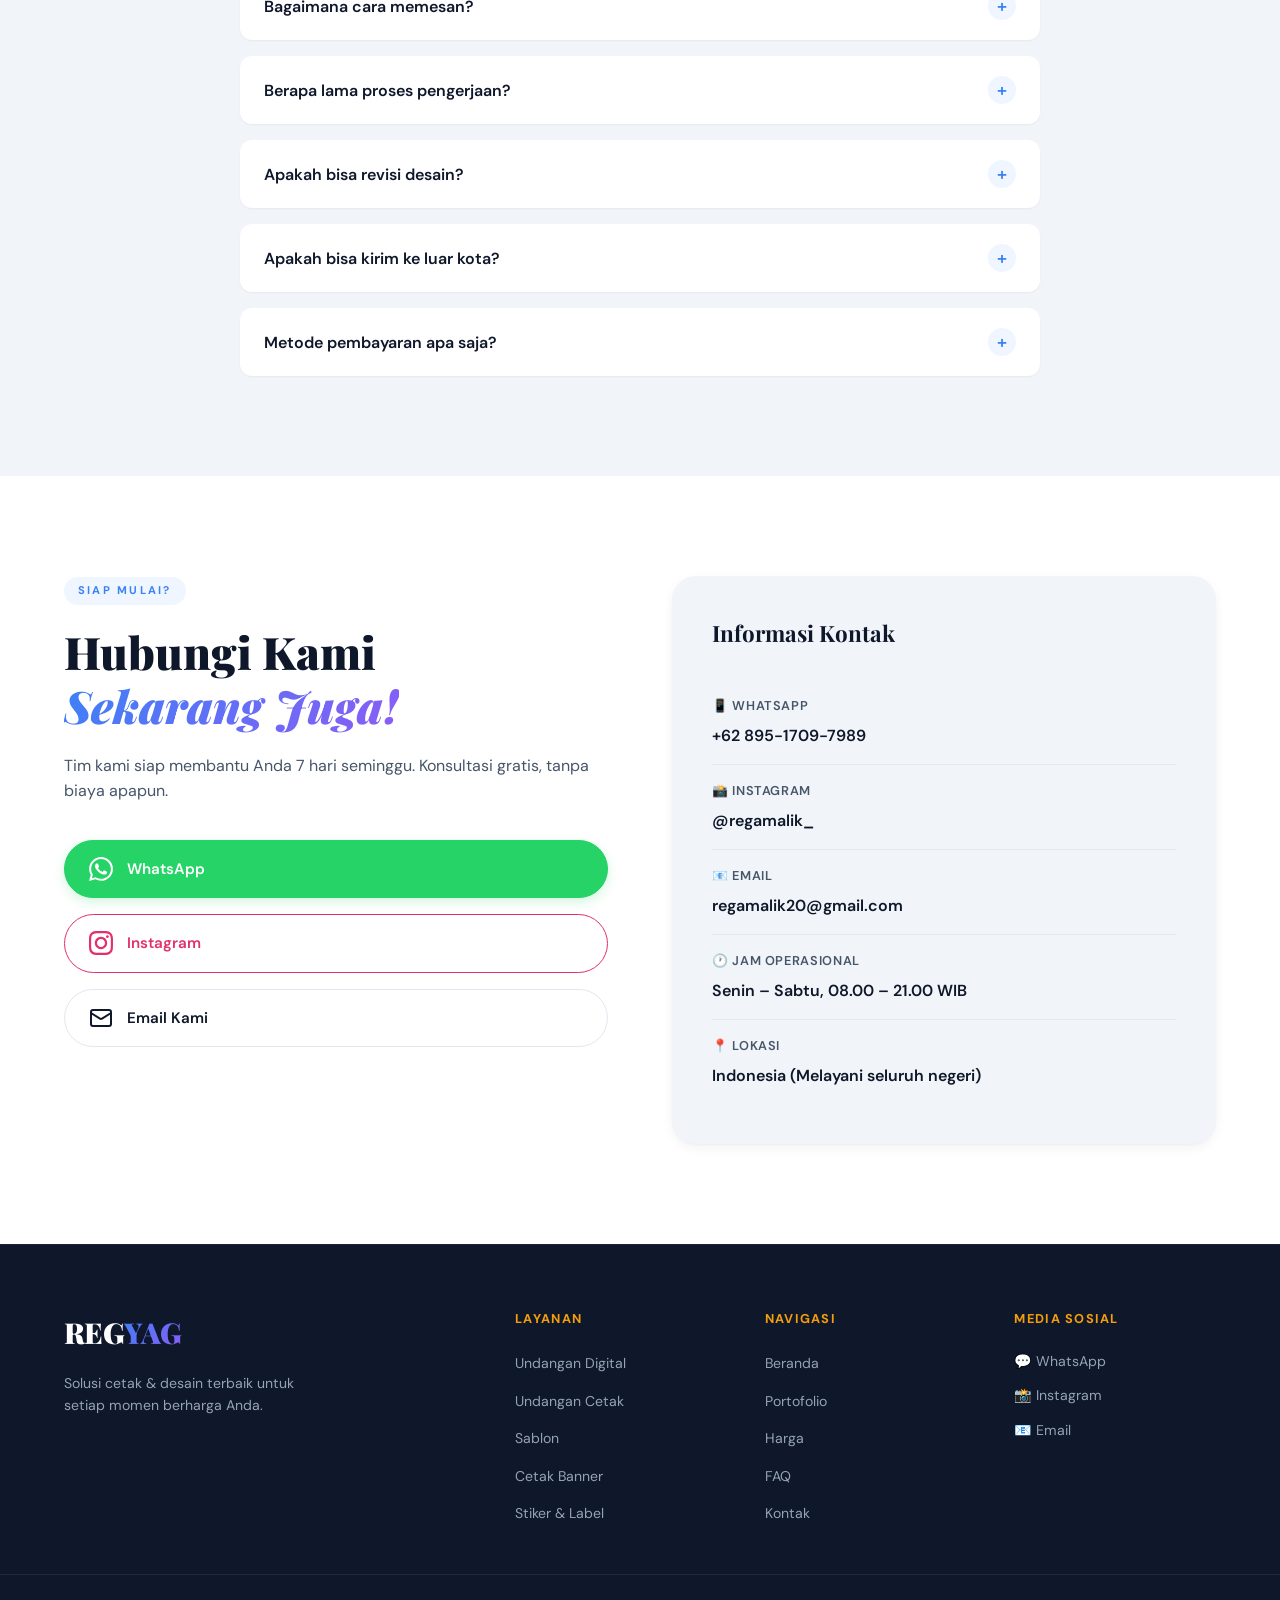
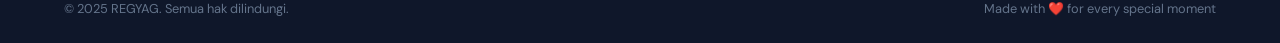
==== commit fafc7167: "tambah template 2" ====
--- a/index.html
+++ b/index.html
@@ -21,6 +21,7 @@
   <link rel="preconnect" href="https://fonts.googleapis.com" />
   <link rel="preconnect" href="https://fonts.gstatic.com" crossorigin />
   <link href="https://fonts.googleapis.com/css2?family=Playfair+Display:ital,wght@0,700;0,900;1,700&family=DM+Sans:wght@300;400;500;600;700&display=swap" rel="stylesheet" />
+  <link rel="icon" type="image/x-icon" href="data:image/svg+xml,<svg xmlns='http://www.w3.org/2000/svg' viewBox='0 0 100 100'><text y='.9em' font-size='90'>💍</text></svg>">
 
   <!-- CSS Utama -->
   <link rel="stylesheet" href="css/style.css" />
@@ -108,14 +109,16 @@
             <li>Musik pengiring</li>
             <li>RSVP online</li>
           </ul>
-          <a href="undangan/reza-aulia/" target="_blank" class="card-cta" style="margin-bottom: 6px;">🎬 Lihat Demo Undangan →</a>
-          <a href="https://wa.me/6289517097989?text=Halo%2C%20saya%20mau%20tanya%20Undangan%20Digital" 
-             class="card-cta" target="_blank">Pesan Sekarang →</a>
+          <div style="display: flex; flex-direction: column; gap: 6px;">
+            <a href="undangan/reza-aulia/" target="_blank" class="card-cta">🎬 Demo Dark Gold →</a>
+            <a href="undangan/template2/" target="_blank" class="card-cta">🌿 Demo Botanical Sage →</a>
+            <a href="https://wa.me/6289517097989?text=Halo%2C%20saya%20mau%20tanya%20Undangan%20Digital" class="card-cta">📱 Pesan Sekarang →</a>
+          </div>
         </div>
 
         <!-- Kartu 2: Undangan Cetak (Featured) -->
         <div class="layanan-card featured stagger-item">
-          <div class="card-badge">⭐ Terpopuler</div>
+          <div class="card-badge">⭐ Terlaris</div>
           <div class="card-icon">📄</div>
           <h3>Undangan Cetak</h3>
           <p>Undangan fisik berkualitas tinggi dengan berbagai pilihan kertas, finishing, dan ukuran.</p>
@@ -125,8 +128,7 @@
             <li>Amplop gratis</li>
             <li>Min. 50 pcs</li>
           </ul>
-          <a href="https://wa.me/6289517097989?text=Halo%2C%20saya%20mau%20tanya%20Undangan%20Cetak" 
-             class="card-cta" target="_blank">Pesan Sekarang →</a>
+          <a href="https://wa.me/6289517097989?text=Halo%2C%20saya%20mau%20tanya%20Undangan%20Cetak" class="card-cta" target="_blank">Pesan Sekarang →</a>
         </div>
 
         <!-- Kartu 3: Sablon -->
@@ -140,8 +142,7 @@
             <li>Tahan cuci</li>
             <li>Min. 12 pcs</li>
           </ul>
-          <a href="https://wa.me/6289517097989?text=Halo%2C%20saya%20mau%20tanya%20Sablon" 
-             class="card-cta" target="_blank">Pesan Sekarang →</a>
+          <a href="https://wa.me/6289517097989?text=Halo%2C%20saya%20mau%20tanya%20Sablon" class="card-cta" target="_blank">Pesan Sekarang →</a>
         </div>
 
         <!-- Kartu 4: Cetak Banner -->
@@ -155,8 +156,7 @@
             <li>Semua ukuran</li>
             <li>Termasuk eyelet</li>
           </ul>
-          <a href="https://wa.me/6289517097989?text=Halo%2C%20saya%20mau%20tanya%20Cetak%20Banner" 
-             class="card-cta" target="_blank">Pesan Sekarang →</a>
+          <a href="https://wa.me/6289517097989?text=Halo%2C%20saya%20mau%20tanya%20Cetak%20Banner" class="card-cta" target="_blank">Pesan Sekarang →</a>
         </div>
 
         <!-- Kartu 5: Stiker & Label -->
@@ -170,8 +170,7 @@
             <li>Glossy/Matte</li>
             <li>Harga satuan</li>
           </ul>
-          <a href="https://wa.me/6289517097989?text=Halo%2C%20saya%20mau%20tanya%20Stiker%20dan%20Label" 
-             class="card-cta" target="_blank">Pesan Sekarang →</a>
+          <a href="https://wa.me/6289517097989?text=Halo%2C%20saya%20mau%20tanya%20Stiker%20dan%20Label" class="card-cta" target="_blank">Pesan Sekarang →</a>
         </div>
 
         <!-- Kartu 6: Desain & Lainnya -->
@@ -185,8 +184,7 @@
             <li>Nota / Kwitansi</li>
             <li>Request bebas</li>
           </ul>
-          <a href="https://wa.me/6289517097989?text=Halo%2C%20saya%20mau%20tanya%20layanan%20lainnya" 
-             class="card-cta" target="_blank">Tanya Dulu →</a>
+          <a href="https://wa.me/6289517097989?text=Halo%2C%20saya%20mau%20tanya%20layanan%20lainnya" class="card-cta" target="_blank">Tanya Dulu →</a>
         </div>
       </div>
     </div>
@@ -257,22 +255,39 @@
       </div>
 
       <div class="porto-grid stagger-container">
-        <!-- Demo Template Undangan Digital Premium - Dark Gold Style -->
+        <!-- Template 1: Dark Gold -->
         <div class="porto-card stagger-item" data-cat="digital">
           <a href="undangan/reza-aulia/" target="_blank" style="text-decoration: none; color: inherit;">
             <div class="porto-img porto-placeholder" style="background: #0a0704; border-bottom: 2px solid #C59E46; display: flex; align-items: center; justify-content: center; flex-direction: column;">
               <div style="font-size: 2rem; color: #C59E46; text-shadow: 0 0 10px rgba(197,158,70,0.5);">✦</div>
               <div style="font-weight: 800; font-size: 1rem; color: #EDE0C8;">Undangan Digital</div>
-              <div style="font-size: 0.65rem; color: #C59E46;">✦ Premium Demo ✦</div>
+              <div style="font-size: 0.65rem; color: #C59E46;">✦ Dark Gold ✦</div>
             </div>
             <div class="porto-info">
               <span class="porto-cat">Digital</span>
               <h4>Template Dark Gold</h4>
-              <p style="font-size: 0.8rem; color: var(--color-text-muted);">Experience mewah: musik latar, countdown, galeri, RSVP online, dan ucapan realtime.</p>
+              <p style="font-size: 0.8rem; color: var(--color-text-muted);">Mewah, cinematic, musik latar, countdown, RSVP, ucapan realtime.</p>
             </div>
           </a>
         </div>
-        <!-- Kartu portofolio lainnya (contoh) -->
+
+        <!-- Template 2: Botanical Sage -->
+        <div class="porto-card stagger-item" data-cat="digital">
+          <a href="undangan/template2/" target="_blank" style="text-decoration: none; color: inherit;">
+            <div class="porto-img porto-placeholder" style="background: #6b7c5e; display: flex; align-items: center; justify-content: center; flex-direction: column;">
+              <div style="font-size: 2rem;">🌿</div>
+              <div style="font-weight: 800; font-size: 1rem; color: #fff;">Undangan Digital</div>
+              <div style="font-size: 0.65rem; color: #e8ede0;">✦ Botanical Sage ✦</div>
+            </div>
+            <div class="porto-info">
+              <span class="porto-cat">Digital</span>
+              <h4>Template Botanical Sage</h4>
+              <p style="font-size: 0.8rem; color: var(--color-text-muted);">Natural, elegan, animasi daun, galeri masonry, RSVP, ucapan realtime.</p>
+            </div>
+          </a>
+        </div>
+
+        <!-- Kartu portofolio lainnya -->
         <div class="porto-card stagger-item" data-cat="cetak">
           <div class="porto-img porto-placeholder" style="background: linear-gradient(135deg,#a18cd1,#fbc2eb);">
             <span>📄 Undangan Cetak<br/>Soft Cover Premium</span>
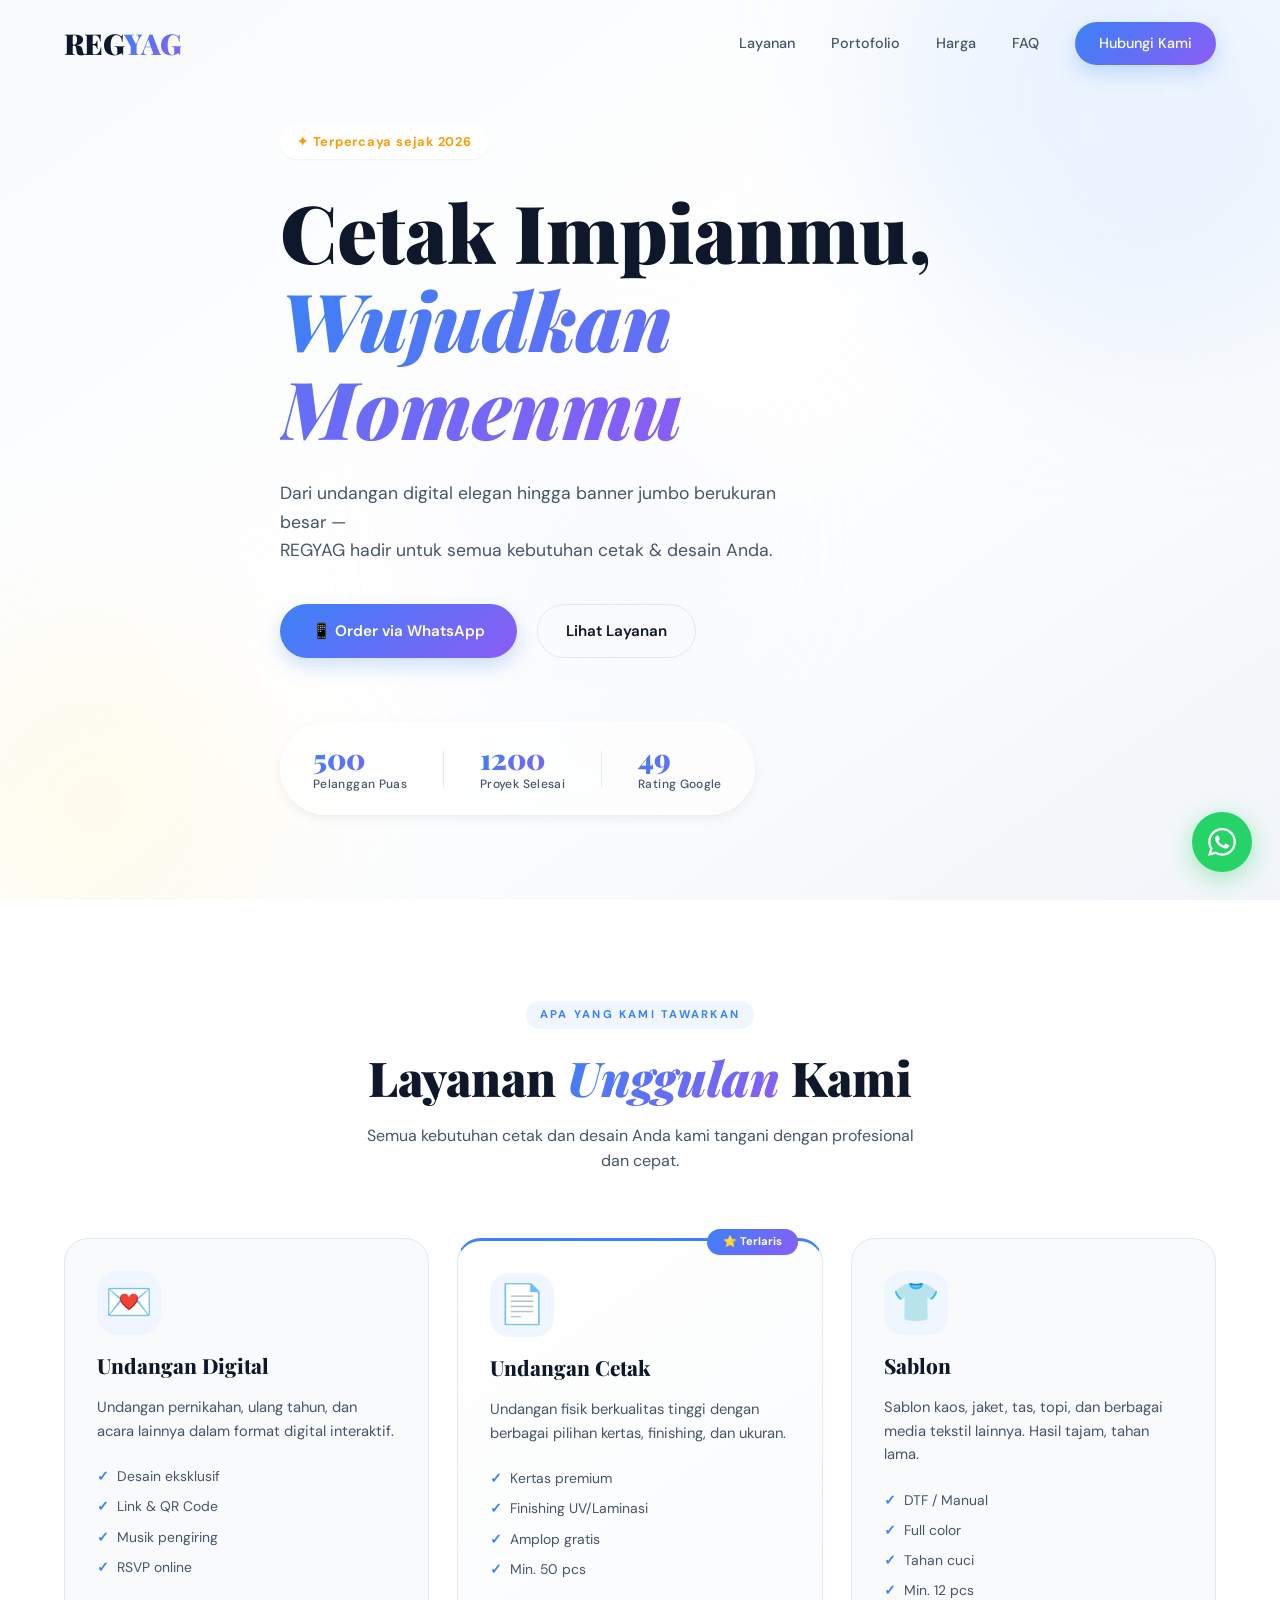
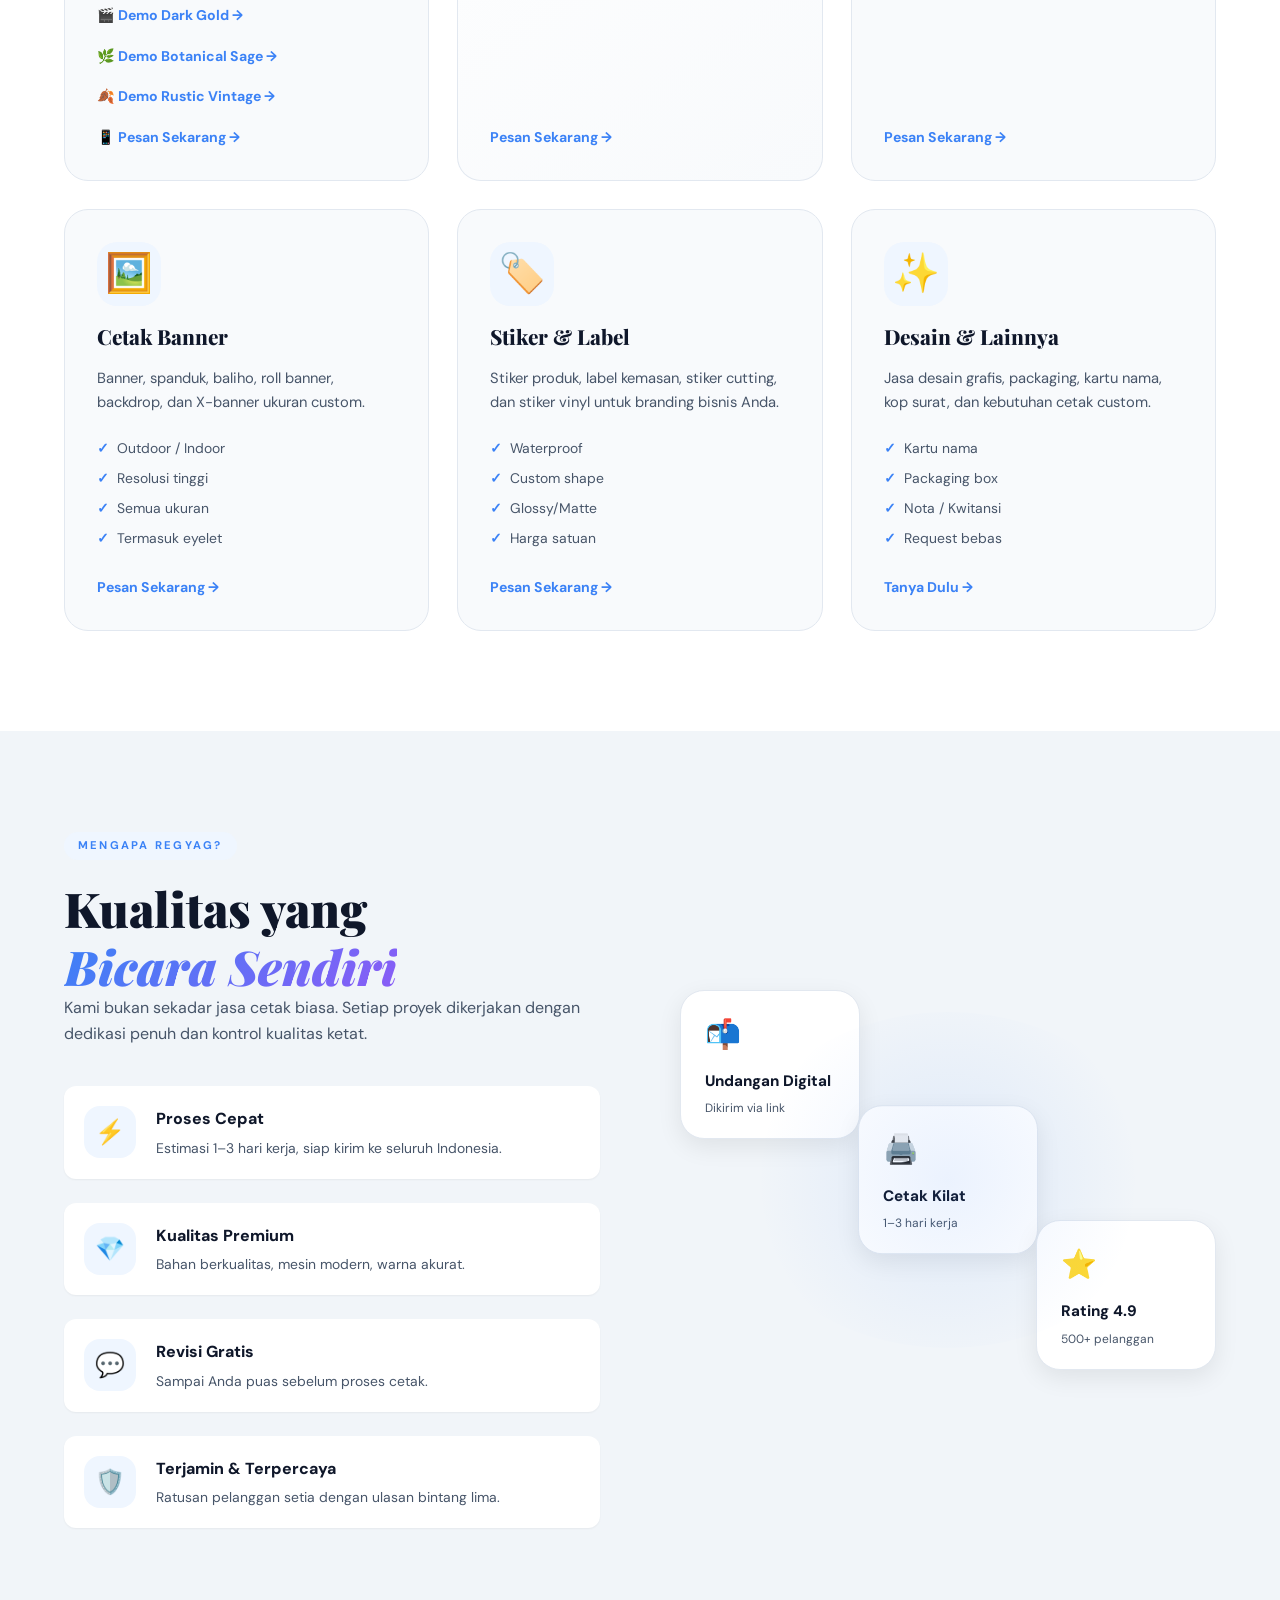
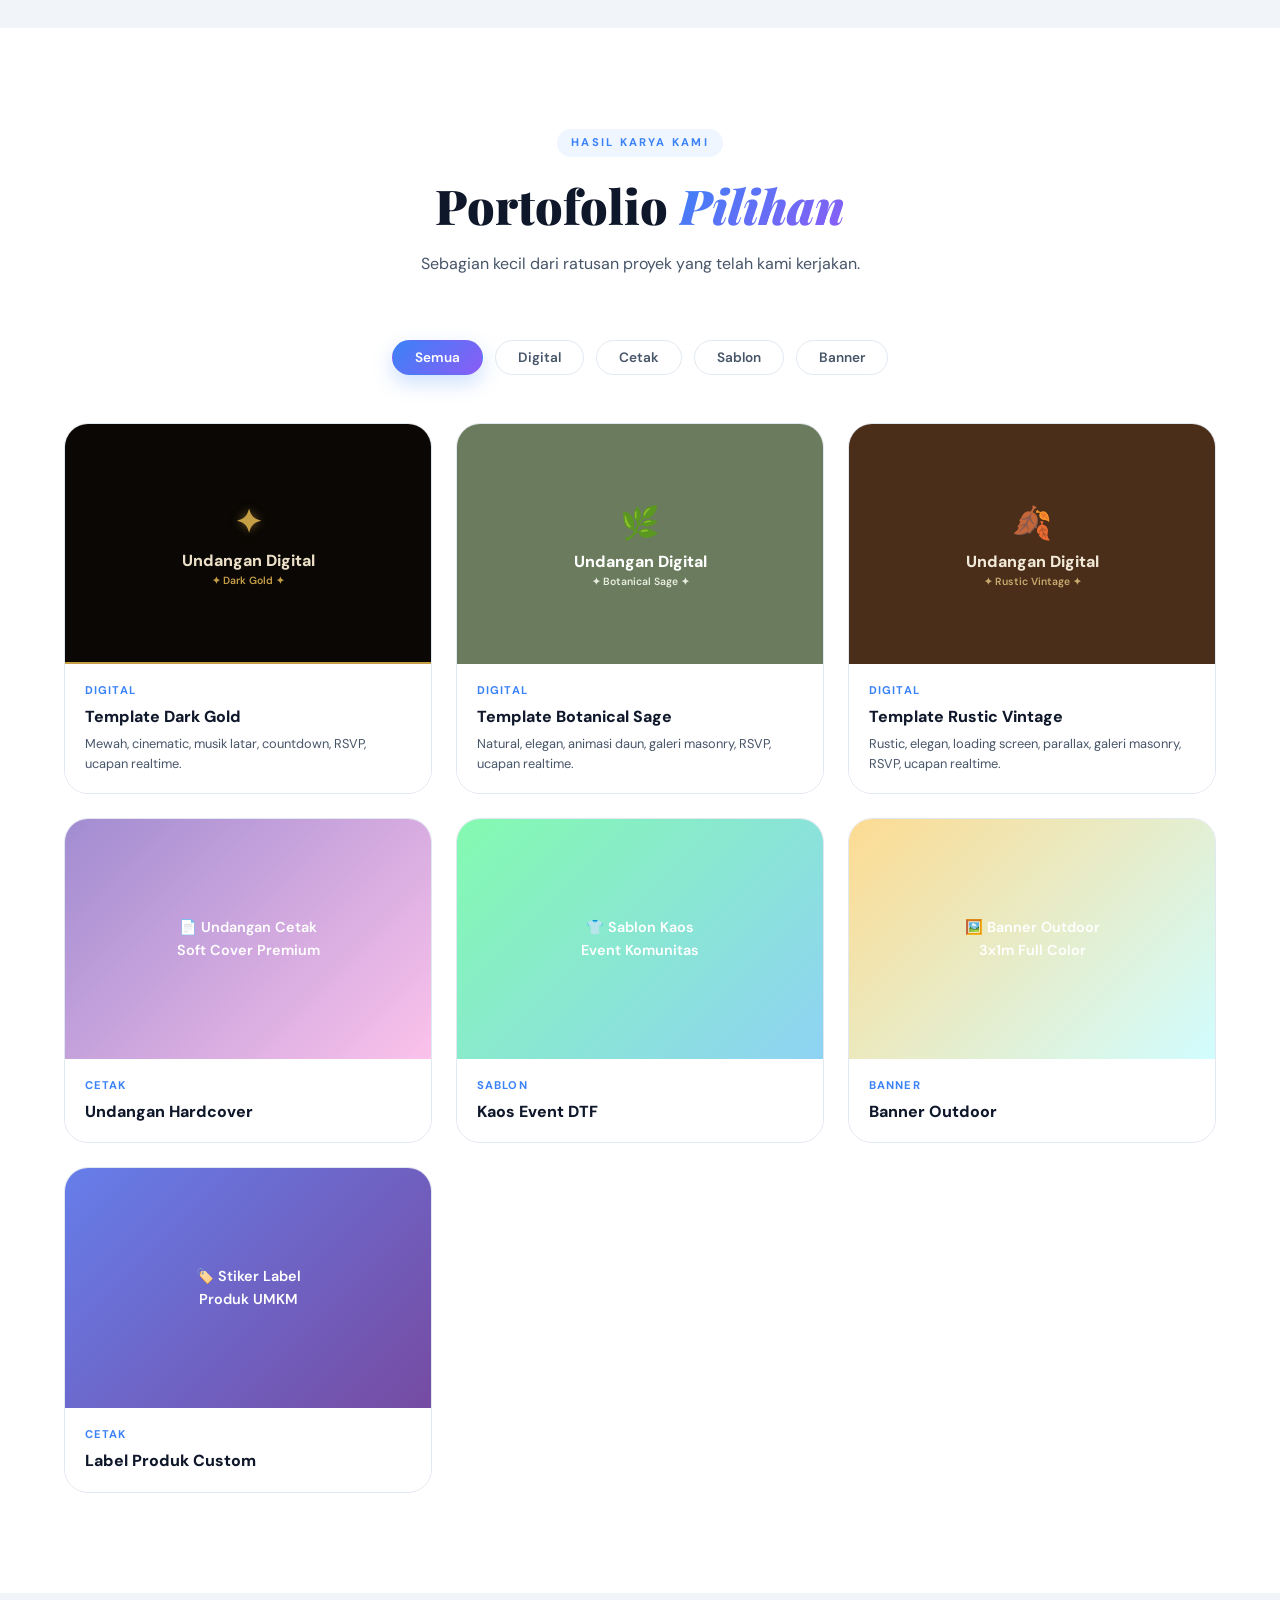
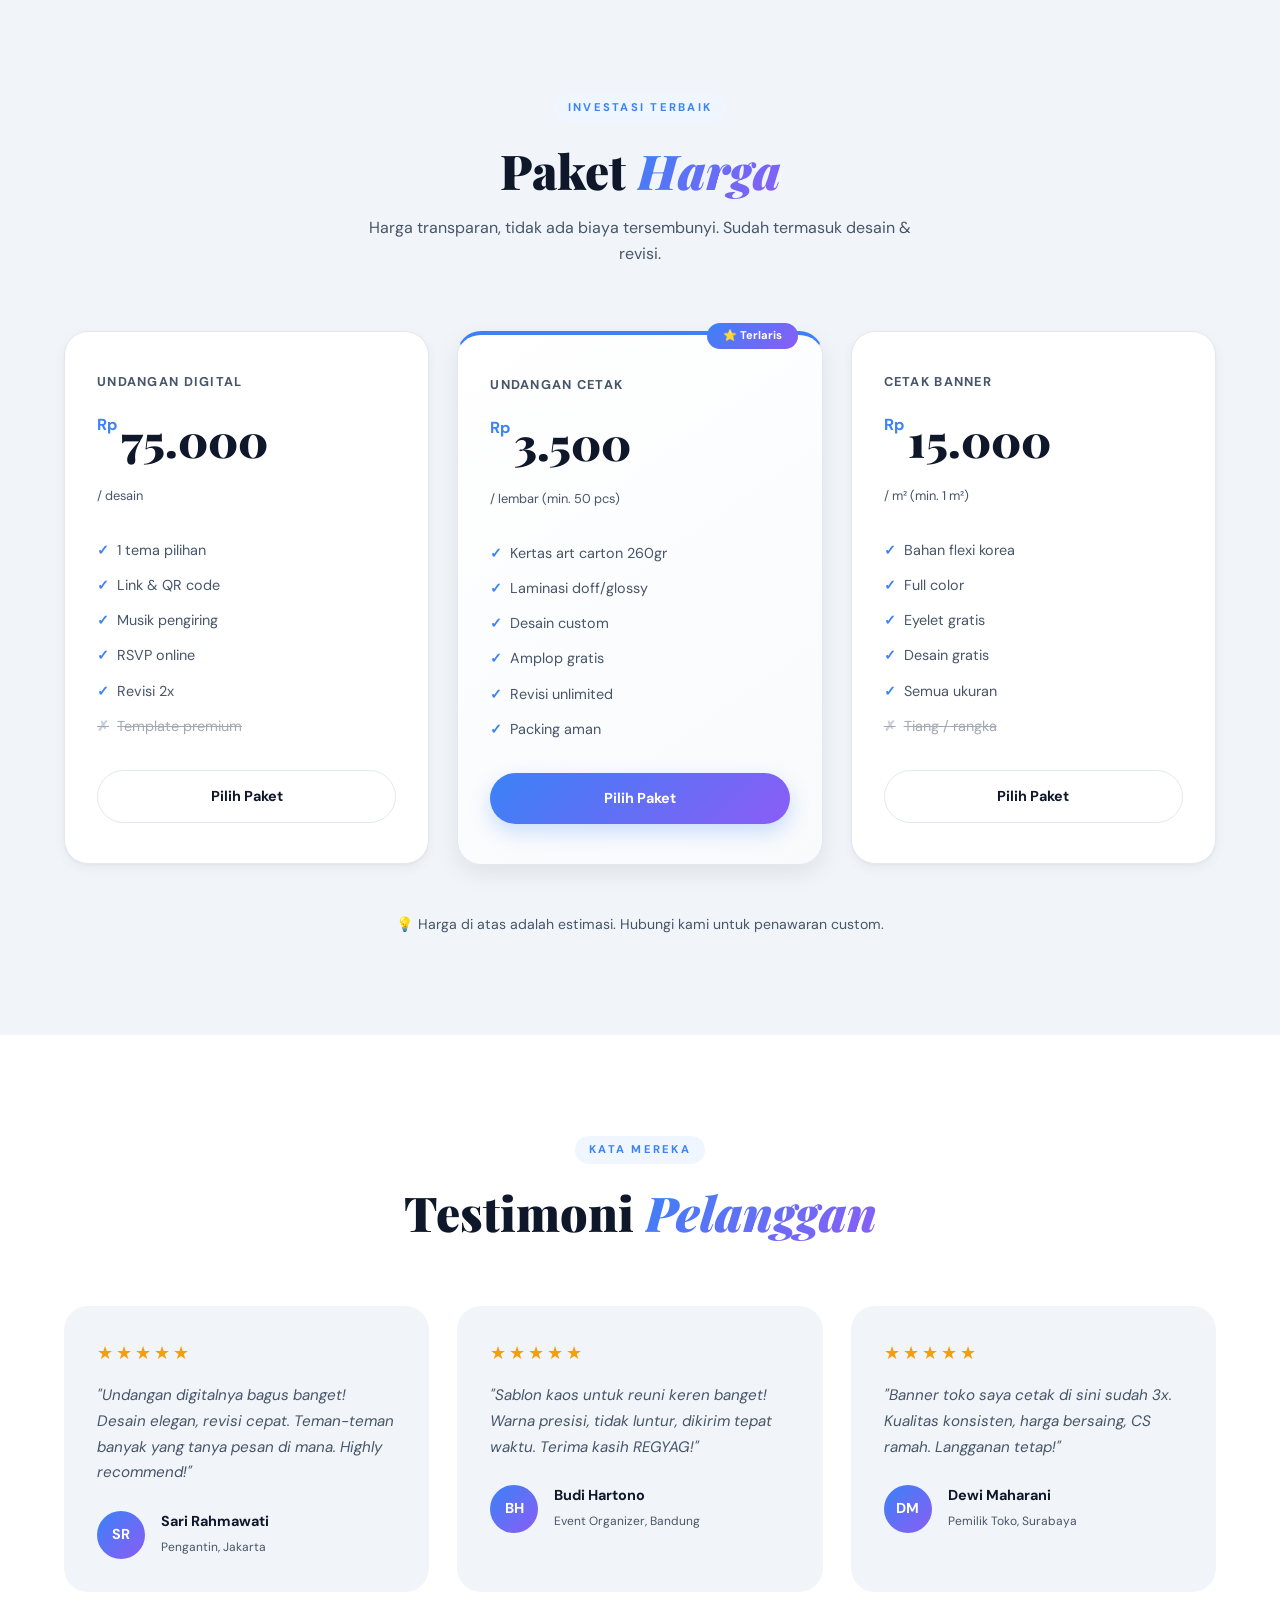
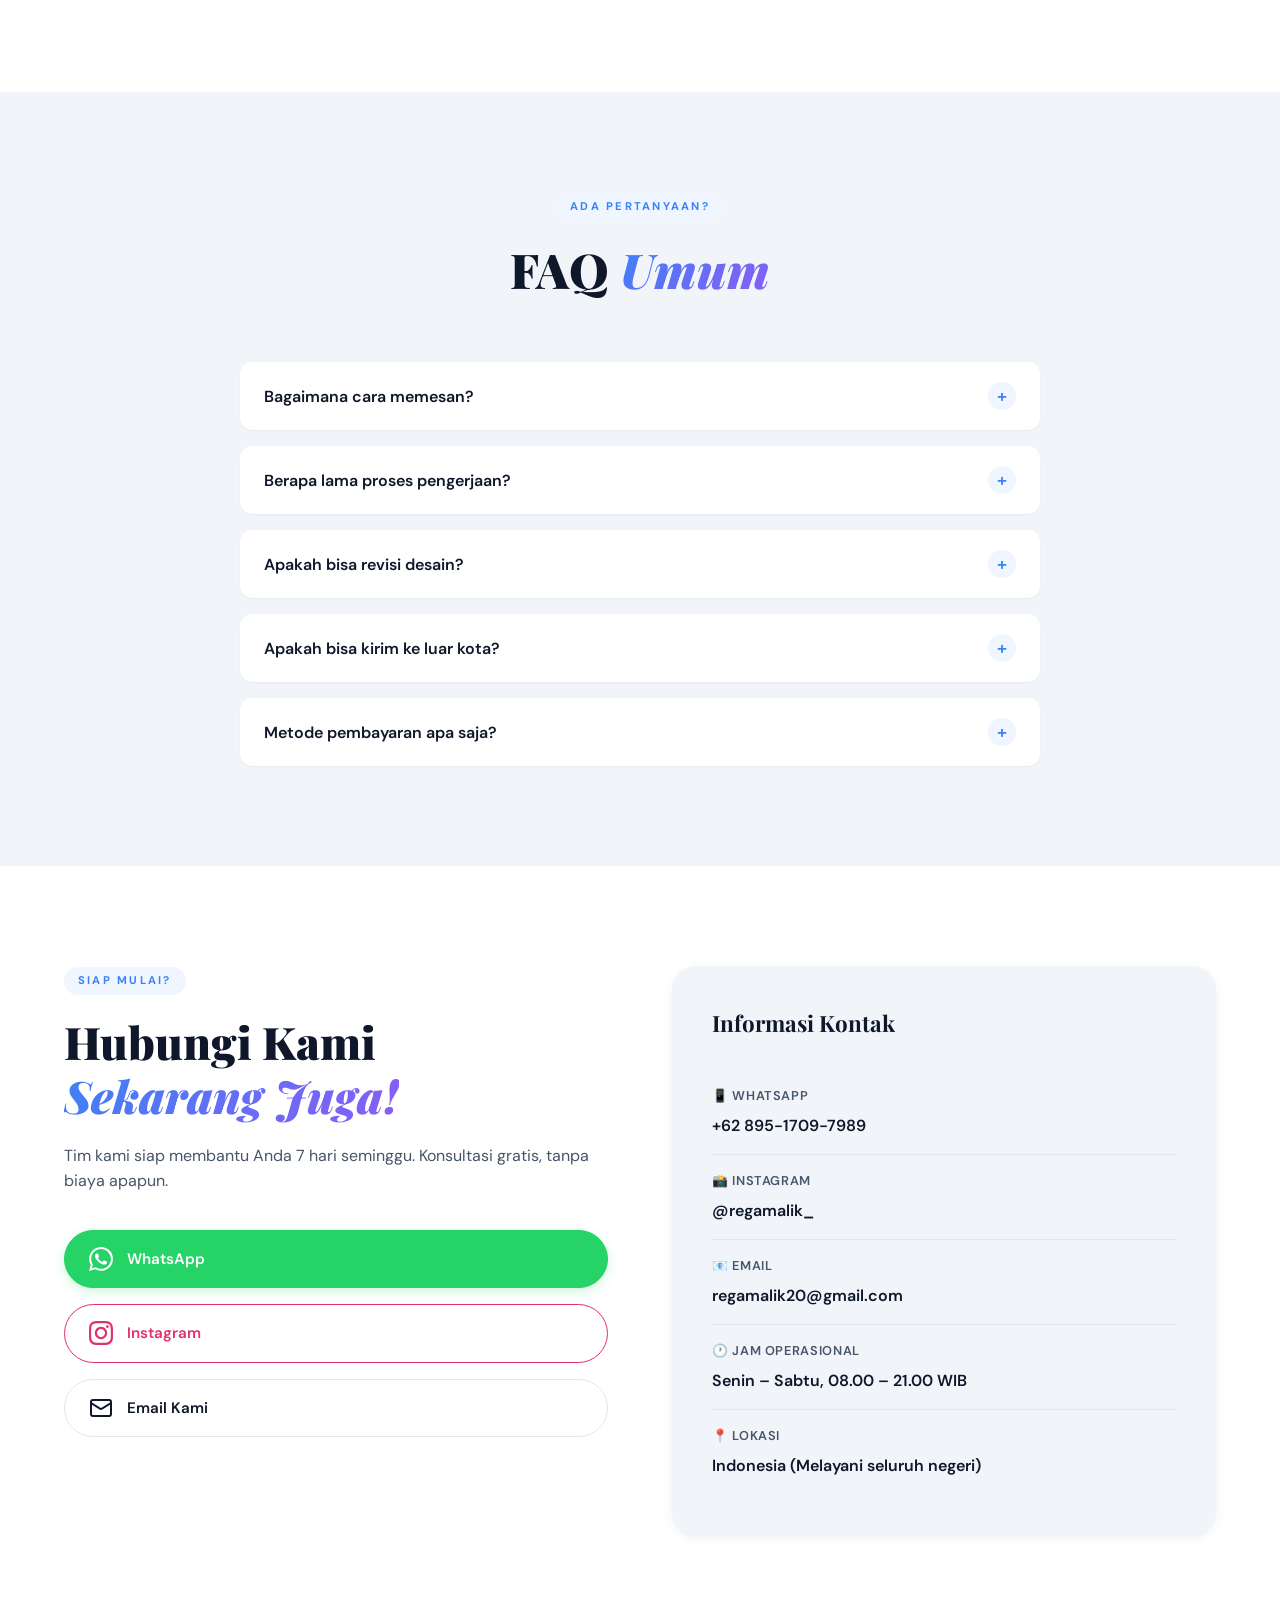
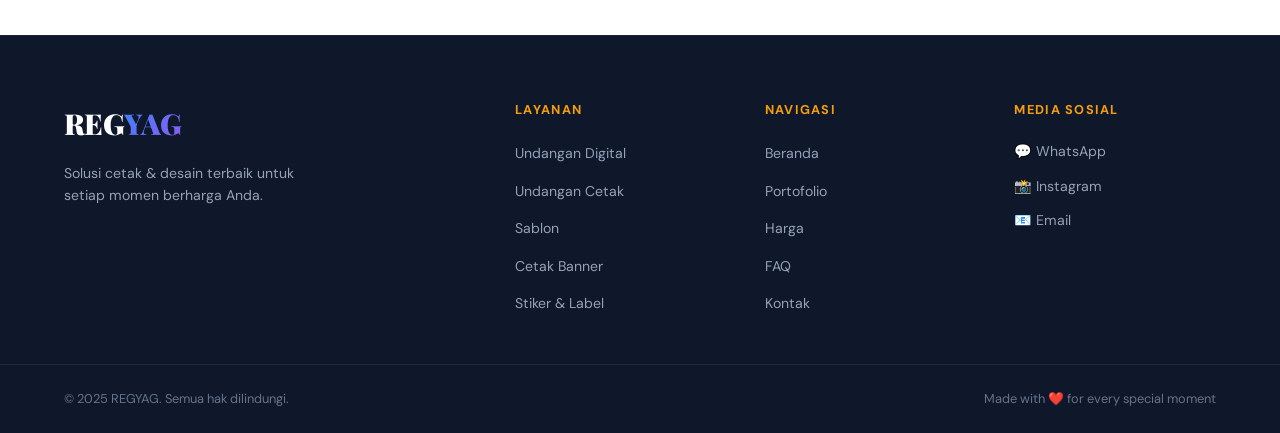
==== commit 5705c1d7: ", update links" ====
--- a/index.html
+++ b/index.html
@@ -110,8 +110,9 @@
             <li>RSVP online</li>
           </ul>
           <div style="display: flex; flex-direction: column; gap: 6px;">
-            <a href="undangan/reza-aulia/" target="_blank" class="card-cta">🎬 Demo Dark Gold →</a>
+            <a href="undangan/template1/" target="_blank" class="card-cta">🎬 Demo Dark Gold →</a>
             <a href="undangan/template2/" target="_blank" class="card-cta">🌿 Demo Botanical Sage →</a>
+            <a href="undangan/template3/" target="_blank" class="card-cta">🍂 Demo Rustic Vintage →</a>
             <a href="https://wa.me/6289517097989?text=Halo%2C%20saya%20mau%20tanya%20Undangan%20Digital" class="card-cta">📱 Pesan Sekarang →</a>
           </div>
         </div>
@@ -257,7 +258,7 @@
       <div class="porto-grid stagger-container">
         <!-- Template 1: Dark Gold -->
         <div class="porto-card stagger-item" data-cat="digital">
-          <a href="undangan/reza-aulia/" target="_blank" style="text-decoration: none; color: inherit;">
+          <a href="undangan/template1/" target="_blank" style="text-decoration: none; color: inherit;">
             <div class="porto-img porto-placeholder" style="background: #0a0704; border-bottom: 2px solid #C59E46; display: flex; align-items: center; justify-content: center; flex-direction: column;">
               <div style="font-size: 2rem; color: #C59E46; text-shadow: 0 0 10px rgba(197,158,70,0.5);">✦</div>
               <div style="font-weight: 800; font-size: 1rem; color: #EDE0C8;">Undangan Digital</div>
@@ -283,6 +284,22 @@
               <span class="porto-cat">Digital</span>
               <h4>Template Botanical Sage</h4>
               <p style="font-size: 0.8rem; color: var(--color-text-muted);">Natural, elegan, animasi daun, galeri masonry, RSVP, ucapan realtime.</p>
+            </div>
+          </a>
+        </div>
+
+        <!-- Template 3: Rustic Vintage -->
+        <div class="porto-card stagger-item" data-cat="digital">
+          <a href="undangan/template3/" target="_blank" style="text-decoration: none; color: inherit;">
+            <div class="porto-img porto-placeholder" style="background: #4a2e1a; display: flex; align-items: center; justify-content: center; flex-direction: column;">
+              <div style="font-size: 2rem;">🍂</div>
+              <div style="font-weight: 800; font-size: 1rem; color: #f2ead8;">Undangan Digital</div>
+              <div style="font-size: 0.65rem; color: #c8a96e;">✦ Rustic Vintage ✦</div>
+            </div>
+            <div class="porto-info">
+              <span class="porto-cat">Digital</span>
+              <h4>Template Rustic Vintage</h4>
+              <p style="font-size: 0.8rem; color: var(--color-text-muted);">Rustic, elegan, loading screen, parallax, galeri masonry, RSVP, ucapan realtime.</p>
             </div>
           </a>
         </div>
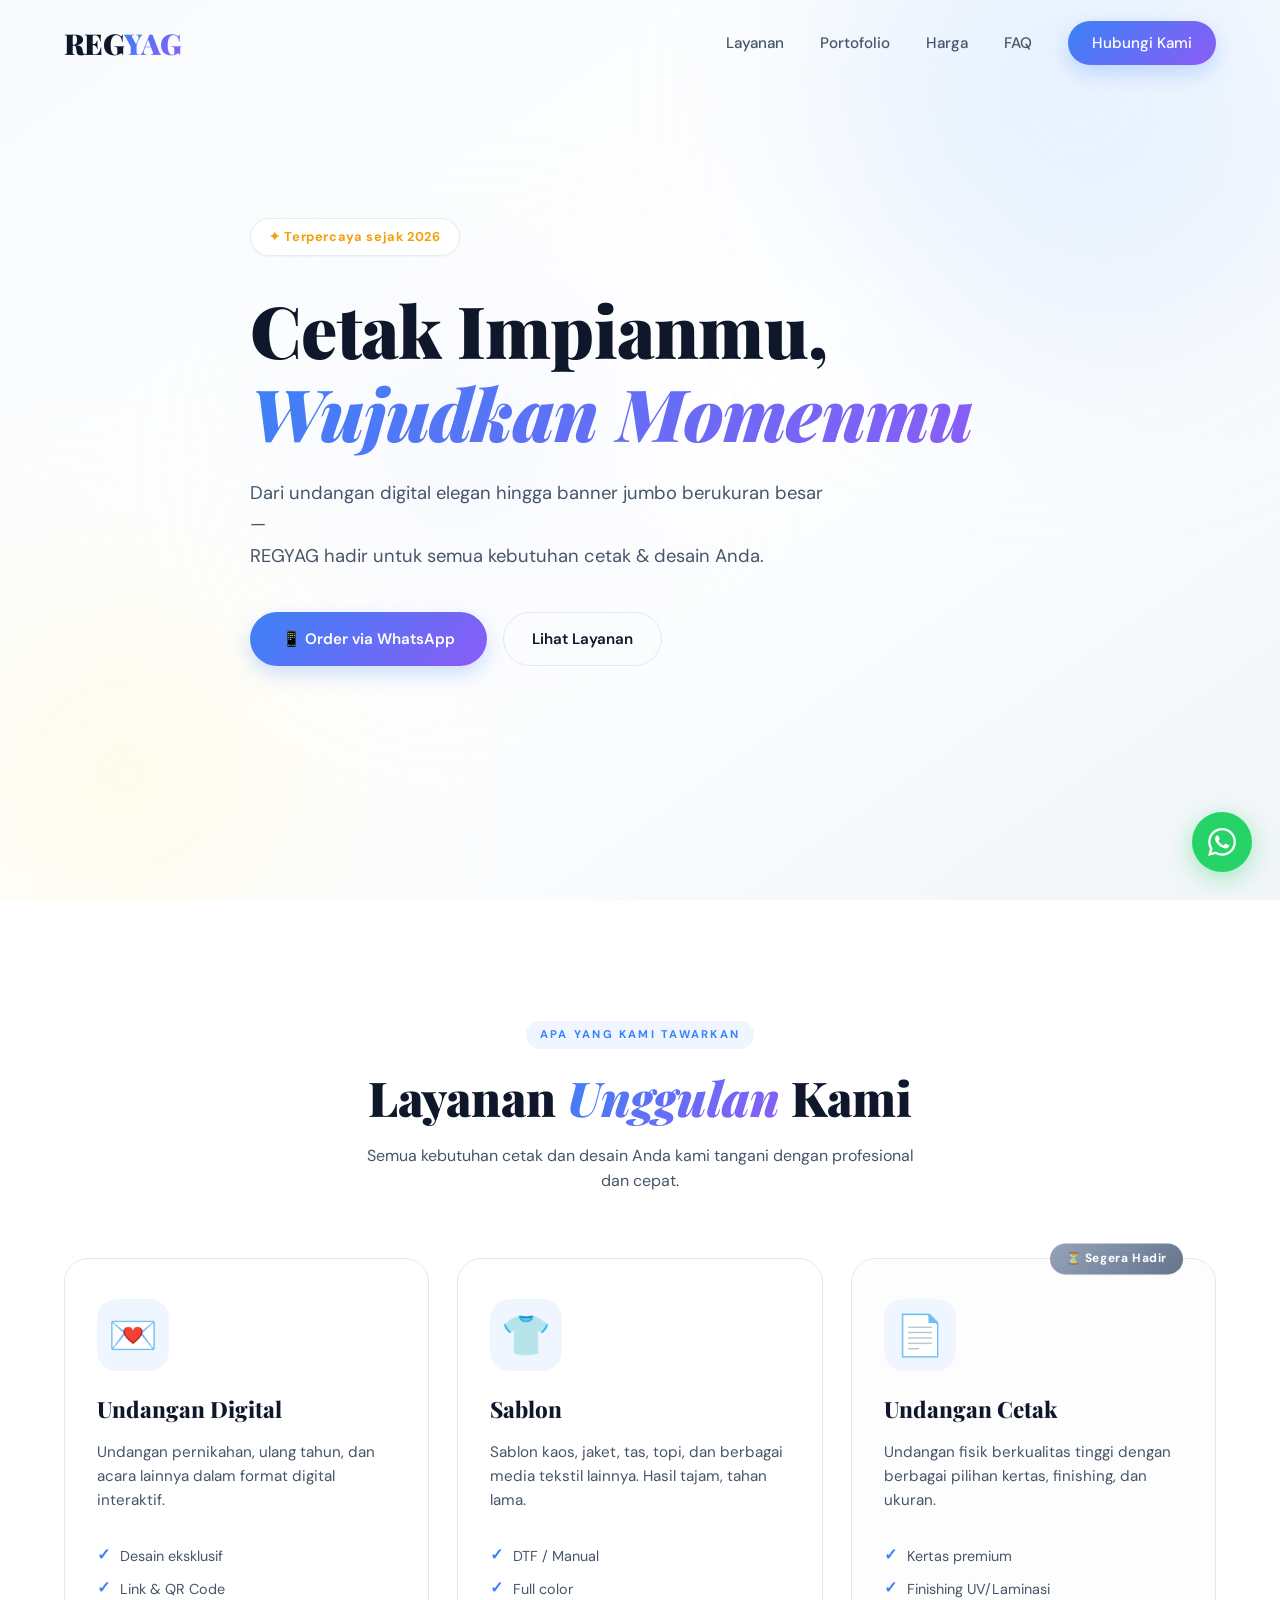
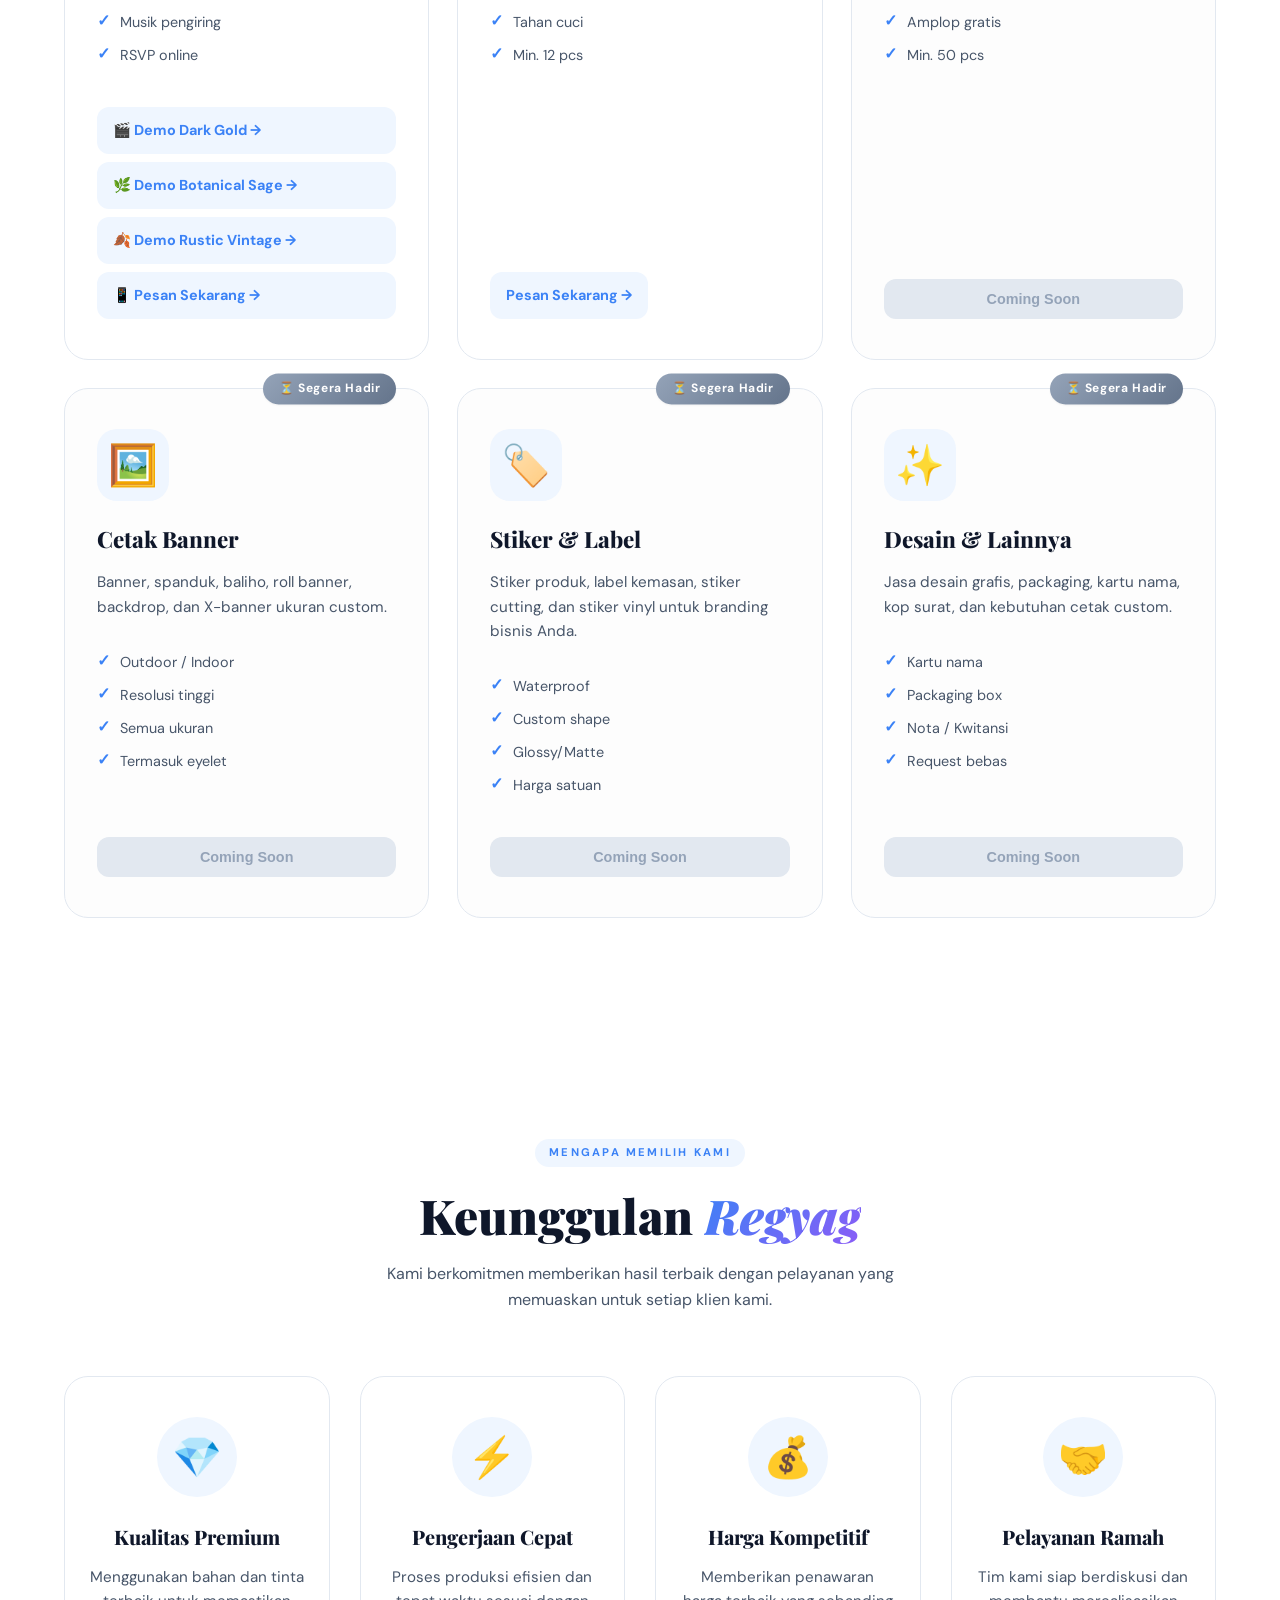
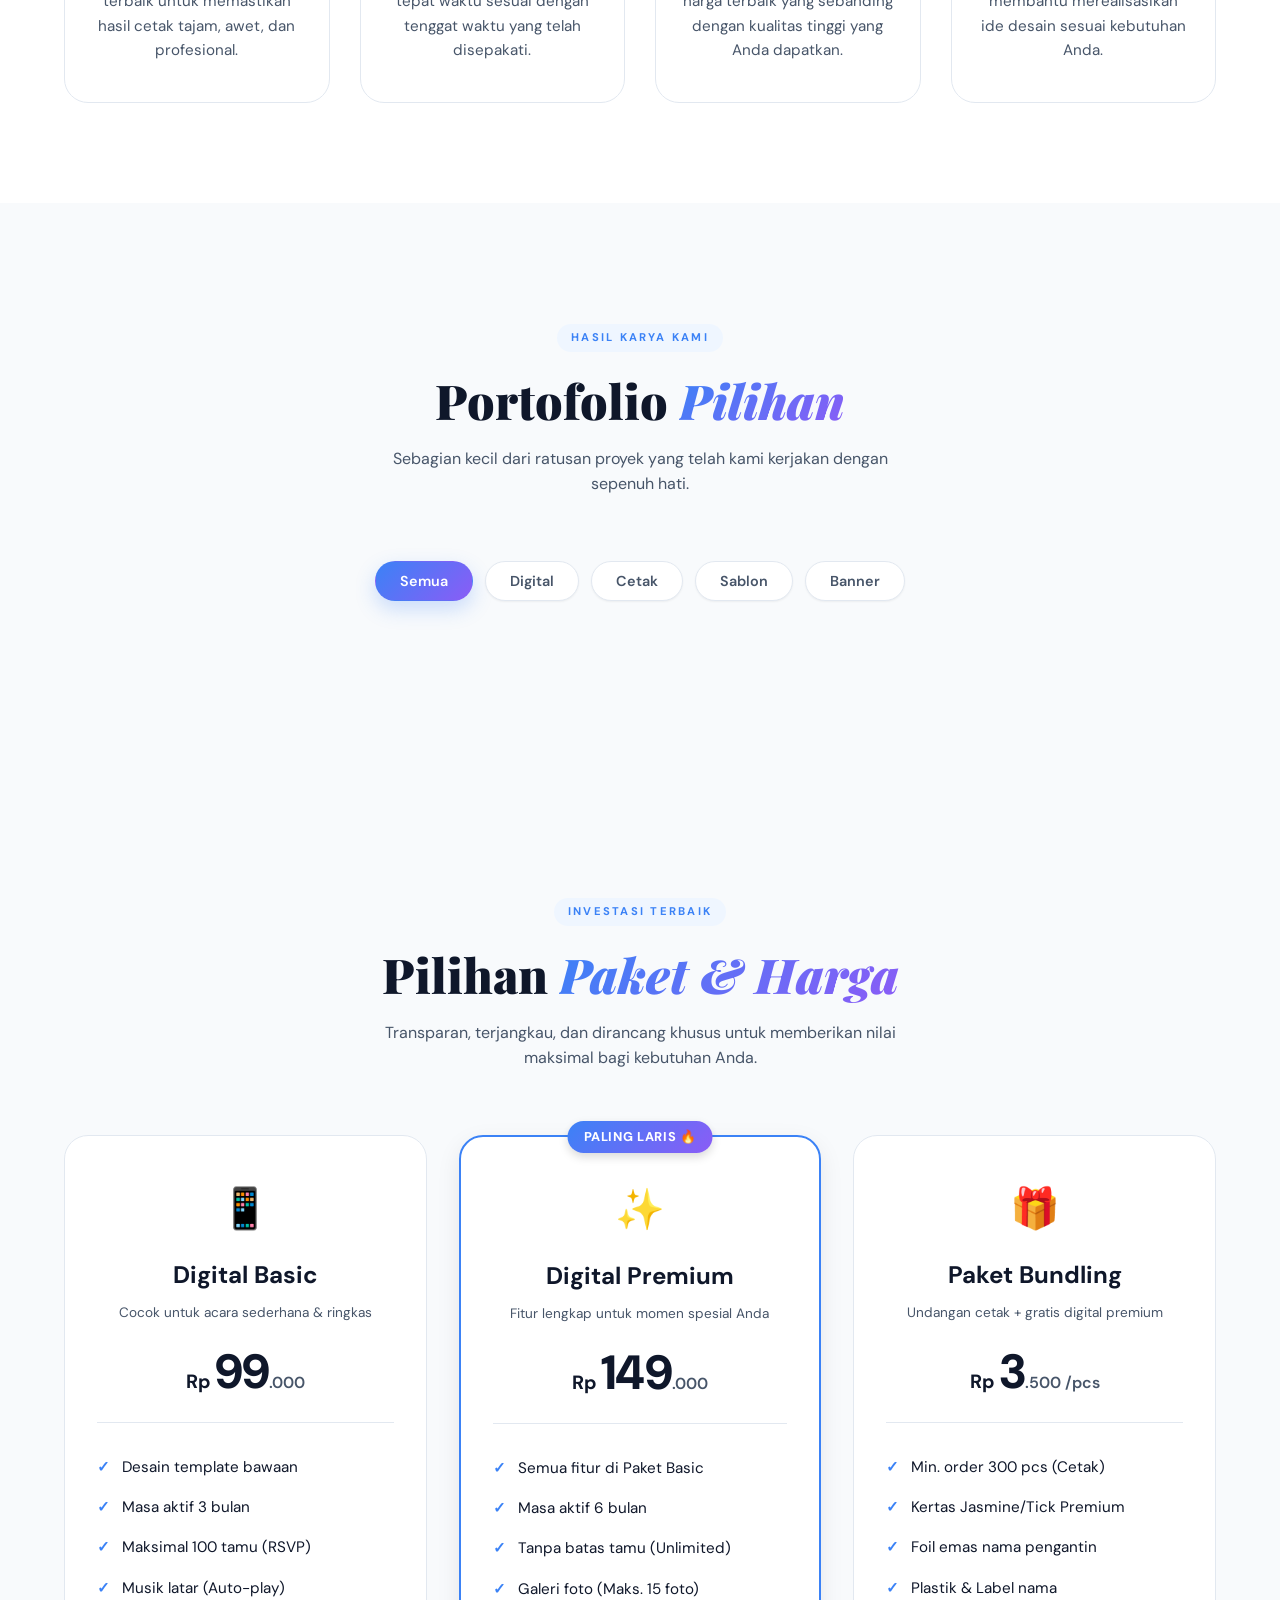
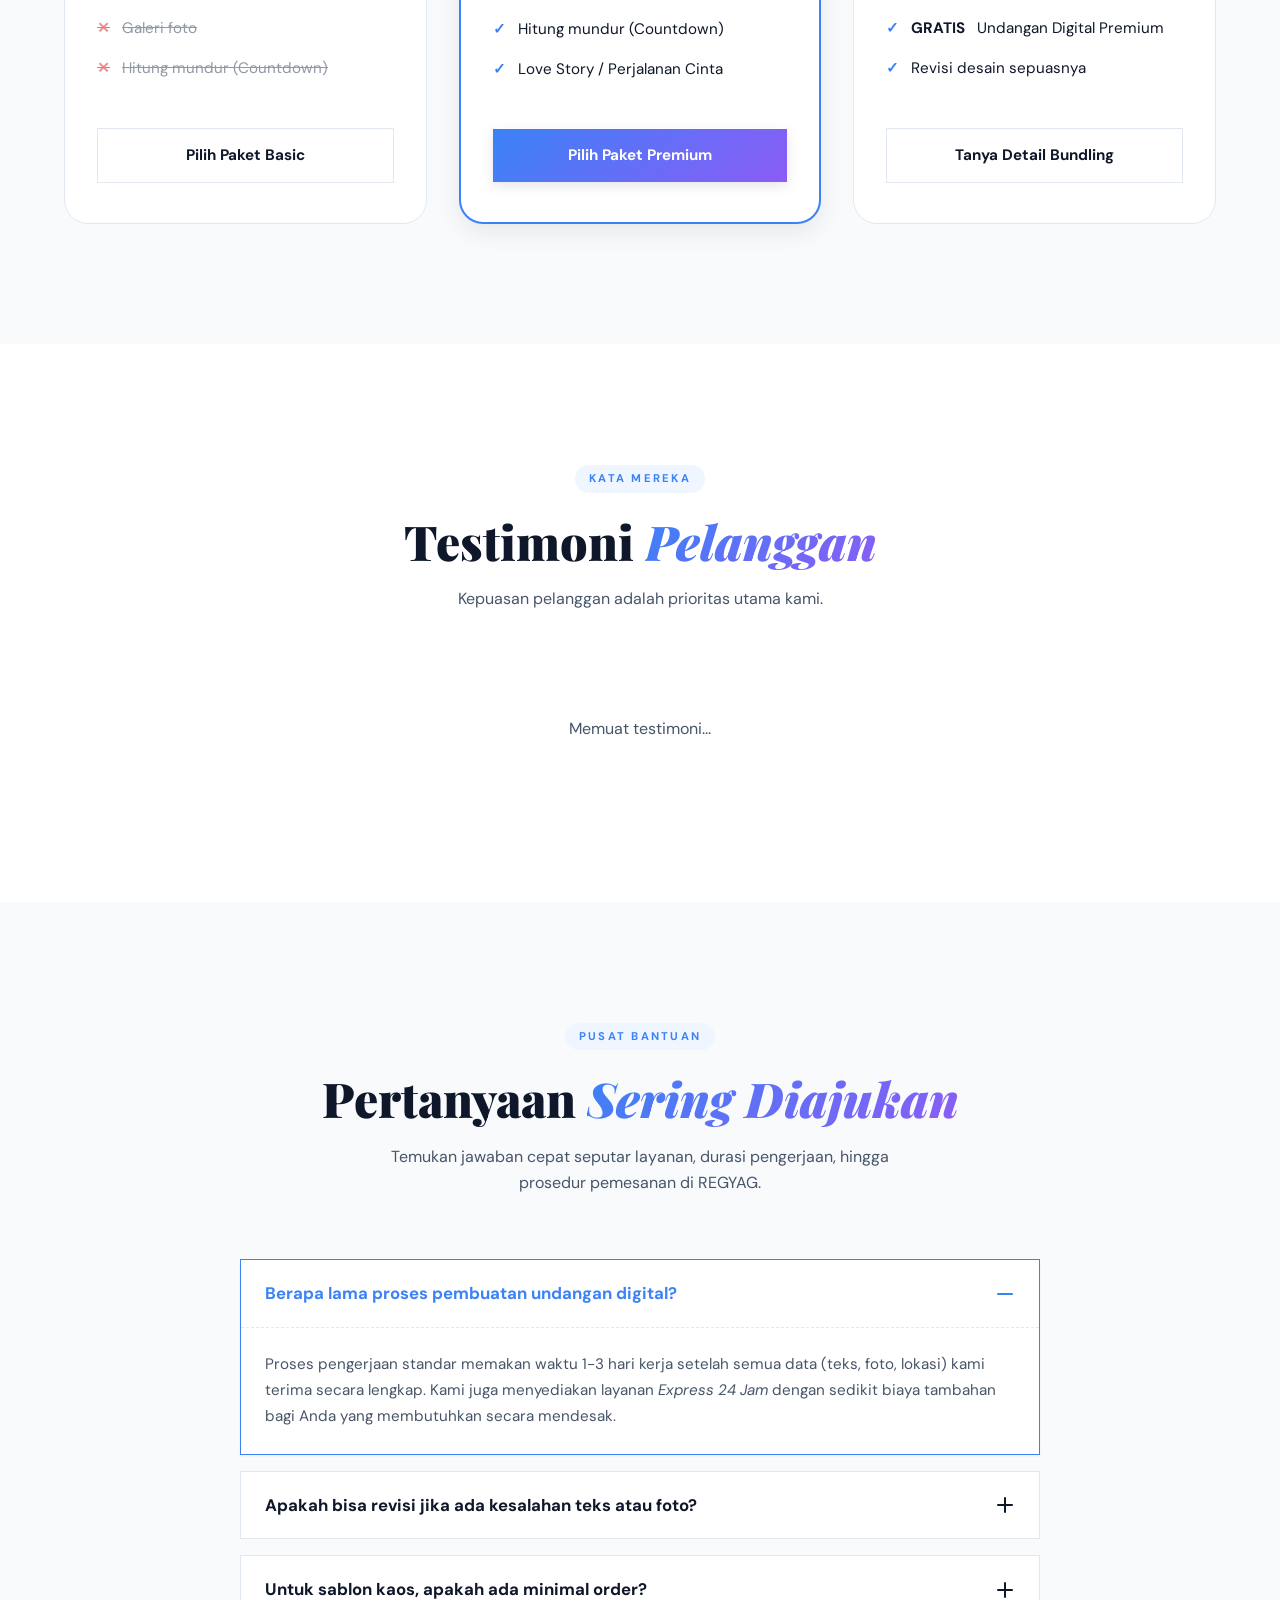
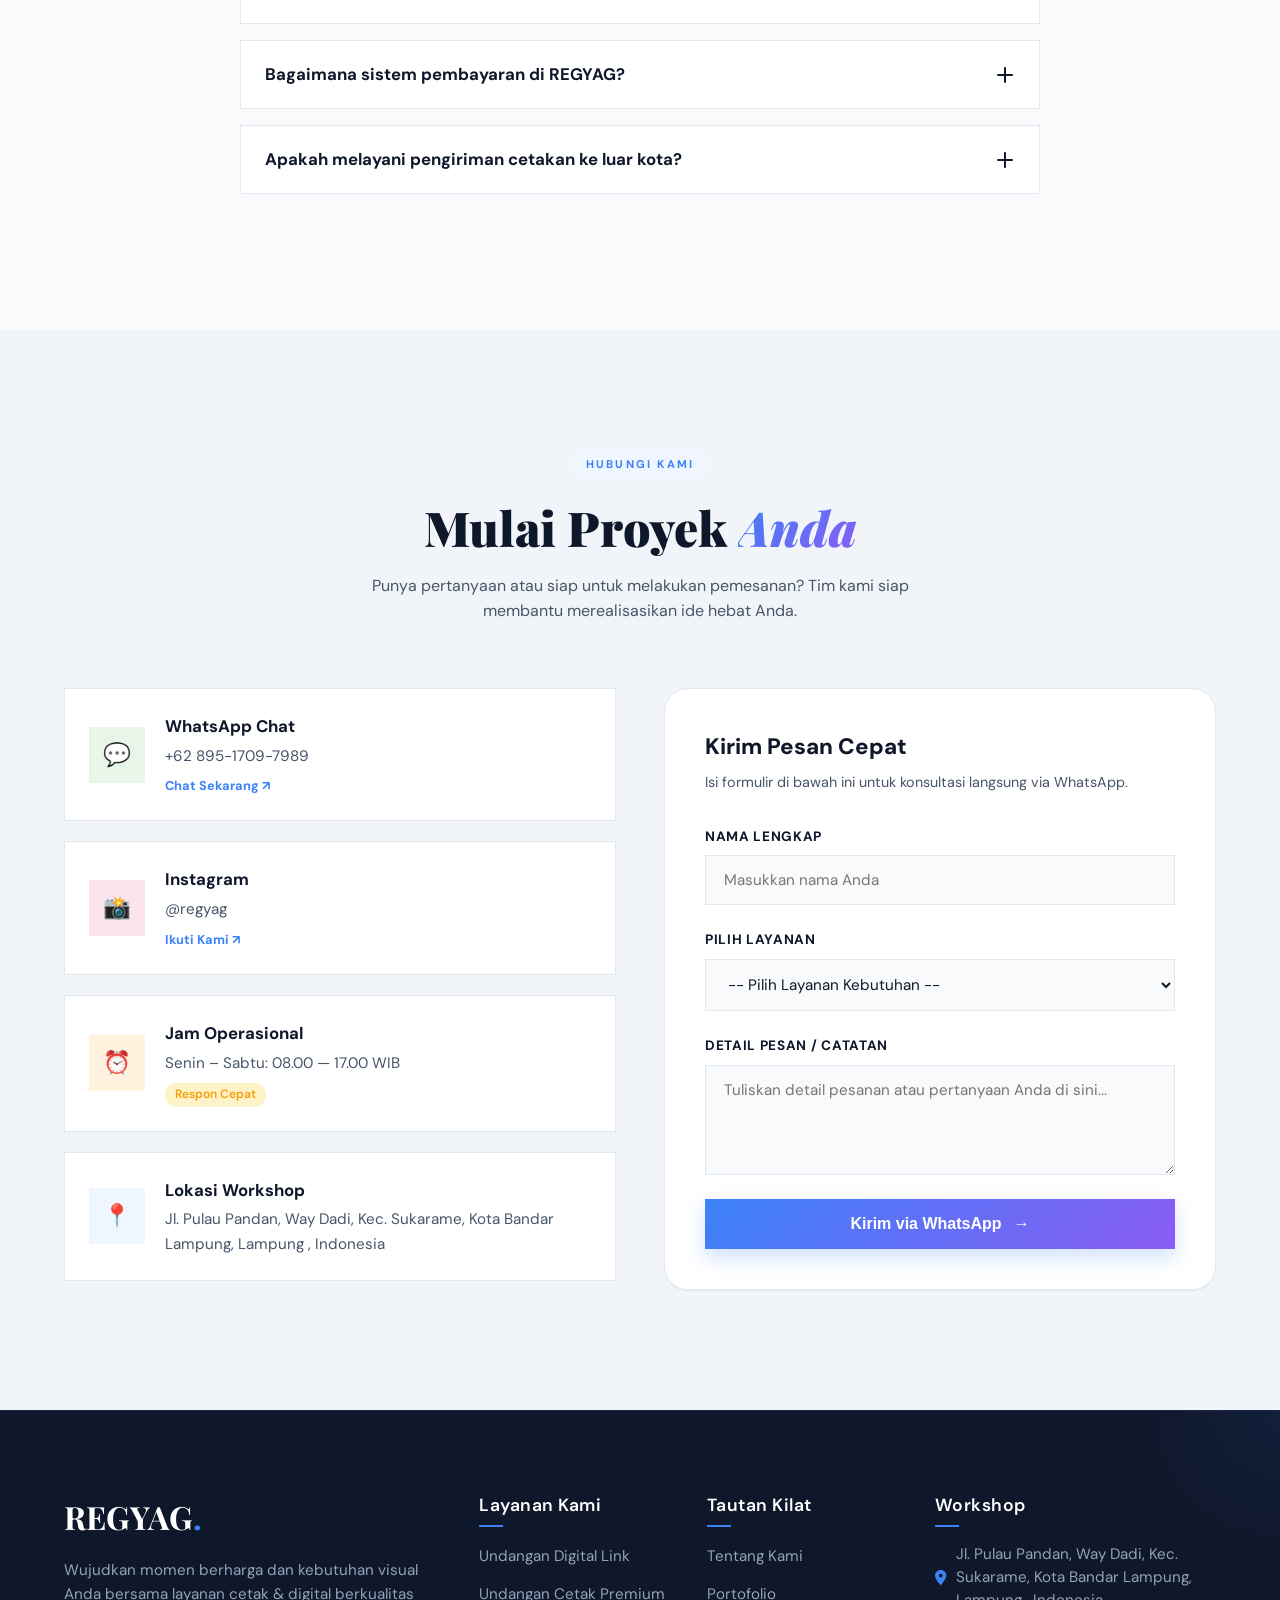
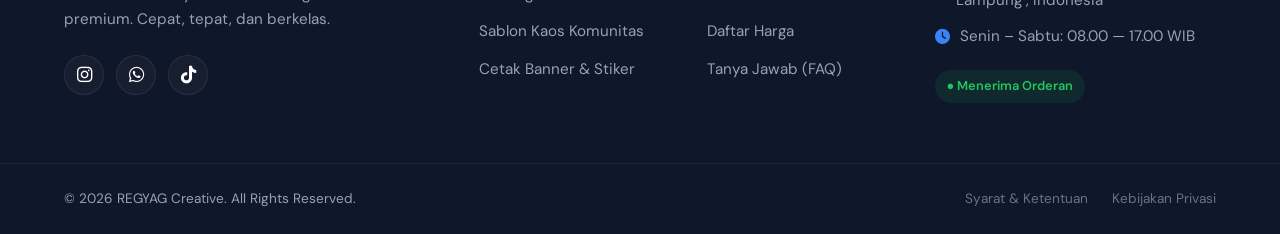
==== commit ad34c5c5: ".\.git\dd" ====
--- a/index.html
+++ b/index.html
@@ -3,27 +3,60 @@
 <head>
   <meta charset="UTF-8" />
   <meta name="viewport" content="width=device-width, initial-scale=1.0" />
-  
-  <!-- ============================================
-       JUDUL & META SEO
-       ============================================ -->
-  <title>REGYAG – Undangan Digital, Cetak & Sablon Premium</title>
-  <meta name="description" content="Jasa undangan digital, undangan cetak, sablon, cetak banner dan berbagai kebutuhan printing lainnya. Kualitas terbaik, harga terjangkau." />
-  <meta name="keywords" content="undangan digital, undangan cetak, sablon, cetak banner, printing, REGYAG" />
-  <meta name="author" content="REGYAG" />
-
-  <!-- Open Graph -->
-  <meta property="og:title" content="REGYAG – Undangan & Cetak Digital" />
-  <meta property="og:description" content="Jasa undangan digital, cetak, sablon, dan banner terpercaya." />
+  <meta http-equiv="X-UA-Compatible" content="IE=edge" />
+
+  <!-- ============================================
+       SEO & METADATA DASAR
+       ============================================ -->
+  <title>REGYAG – Jasa Undangan Digital, Cetak & Sablon Premium</title>
+  <meta name="description" content="REGYAG menyediakan layanan undangan digital interaktif, undangan cetak premium, sablon kaos komunitas, hingga cetak banner kilat. Kualitas terbaik dengan harga kompetitif." />
+  <meta name="keywords" content="undangan digital, undangan cetak, sablon kaos, cetak banner, cetak stiker, printing premium, REGYAG" />
+  <meta name="author" content="REGYAG Creative" />
+  <meta name="robots" content="index, follow" />
+
+  <!-- Integrasi Warna Brand pada Browser Mobile (Chrome / Safari) -->
+  <meta name="theme-color" content="#3B82F6" />
+  <meta name="apple-mobile-web-app-status-bar-style" content="black-translucent" />
+
+  <!-- ============================================
+       OPEN GRAPH / FACEBOOK SOCIAL PREVIEW (Penting untuk Share Link)
+       ============================================ -->
   <meta property="og:type" content="website" />
-
-  <!-- Google Fonts -->
+  <meta property="og:title" content="REGYAG – Cetak Impianmu, Wujudkan Momenmu" />
+  <meta property="og:description" content="Solusi cetak & undangan digital premium. Mulai dari undangan link interaktif hingga sablon kaos distro berkualitas." />
+  <meta property="og:url" content="https://regyag.com/" />
+  <meta property="og:site_name" content="REGYAG Creative" />
+  <!-- Ganti tautan di bawah dengan URL gambar thumbnail asli website Anda nantinya -->
+  <meta property="og:image" content="https://regyag.com/assets/img/og-preview.jpg" />
+  <meta property="og:image:width" content="1200" />
+  <meta property="og:image:height" content="630" />
+
+  <!-- ============================================
+       TWITTER CARD PREVIEW
+       ============================================ -->
+  <meta name="twitter:card" content="summary_large_image" />
+  <meta name="twitter:title" content="REGYAG – Undangan Digital & Printing Premium" />
+  <meta name="twitter:description" content="Jasa undangan digital, cetak, sablon, dan banner terpercaya dengan hasil maksimal." />
+  <meta name="twitter:image" content="https://regyag.com/assets/img/og-preview.jpg" />
+
+  <!-- ============================================
+       FONTS & PRECONNECT (OPTIMASI KECEPATAN MUAT)
+       ============================================ -->
   <link rel="preconnect" href="https://fonts.googleapis.com" />
   <link rel="preconnect" href="https://fonts.gstatic.com" crossorigin />
-  <link href="https://fonts.googleapis.com/css2?family=Playfair+Display:ital,wght@0,700;0,900;1,700&family=DM+Sans:wght@300;400;500;600;700&display=swap" rel="stylesheet" />
-  <link rel="icon" type="image/x-icon" href="data:image/svg+xml,<svg xmlns='http://www.w3.org/2000/svg' viewBox='0 0 100 100'><text y='.9em' font-size='90'>💍</text></svg>">
-
-  <!-- CSS Utama -->
+  <link href="https://fonts.googleapis.com/css2?family=DM+Sans:wght@300;400;500;600;700&family=Playfair+Display:ital,wght@0,700;0,900;1,700&display=swap" rel="stylesheet" />
+
+  <!-- ============================================
+       FAVICON KUSTOM (PREMIUM SVG)
+       ============================================ -->
+  <!-- Emojinya diubah dari Cincin (💍) menjadi Kilauan/Sparkle (✨) 
+       agar lebih netral dan mencakup lini bisnis Sablon & Banner, bukan hanya pernikahan saja -->
+  <link rel="icon" type="image/x-icon" href="data:image/svg+xml,<svg xmlns='http://www.w3.org/2000/svg' viewBox='0 0 100 100'><text y='.9em' font-size='90'>✨</text></svg>">
+  <link rel="stylesheet" href="https://cdnjs.cloudflare.com/ajax/libs/font-awesome/6.5.0/css/all.min.css" />
+
+  <!-- ============================================
+       CSS STYLESHEETS
+       ============================================ -->
   <link rel="stylesheet" href="css/style.css" />
   <link rel="stylesheet" href="css/animations.css" />
 </head>
@@ -76,31 +109,24 @@
         </a>
         <a href="#layanan" class="btn-ghost">Lihat Layanan</a>
       </div>
-      <div class="hero-stats animate-in delay-4">
-        <div class="stat"><span class="stat-num">500+</span><span class="stat-label">Pelanggan Puas</span></div>
-        <div class="stat-divider"></div>
-        <div class="stat"><span class="stat-num">1200+</span><span class="stat-label">Proyek Selesai</span></div>
-        <div class="stat-divider"></div>
-        <div class="stat"><span class="stat-num">4.9★</span><span class="stat-label">Rating Google</span></div>
-      </div>
-    </div>
-  </section>
-
-  <!-- ============================================
-       LAYANAN SECTION
-       ============================================ -->
+    </div>
+  </section>
+  <!-- ============================================
+     LAYANAN SECTION
+     ============================================ -->
   <section class="layanan" id="layanan">
     <div class="container">
-      <div class="section-header reveal">
-        <span class="section-tag">Apa yang Kami Tawarkan</span>
+      <div class="section-header reveal slide-up">
+        <span class="section-tag badge-pulse">Apa yang Kami Tawarkan</span>
         <h2 class="section-title">Layanan <em>Unggulan</em> Kami</h2>
         <p class="section-desc">Semua kebutuhan cetak dan desain Anda kami tangani dengan profesional dan cepat.</p>
       </div>
-
+      
       <div class="layanan-grid stagger-container">
-        <!-- Kartu 1: Undangan Digital (dengan tombol demo) -->
-        <div class="layanan-card stagger-item">
-          <div class="card-icon">💌</div>
+        
+        <!-- Kartu 1: Undangan Digital (AKTIF) -->
+        <div class="layanan-card hover-lift stagger-item">
+          <div class="card-icon bounce-hover">💌</div>
           <h3>Undangan Digital</h3>
           <p>Undangan pernikahan, ulang tahun, dan acara lainnya dalam format digital interaktif.</p>
           <ul class="card-features">
@@ -109,17 +135,33 @@
             <li>Musik pengiring</li>
             <li>RSVP online</li>
           </ul>
-          <div style="display: flex; flex-direction: column; gap: 6px;">
-            <a href="undangan/template1/" target="_blank" class="card-cta">🎬 Demo Dark Gold →</a>
-            <a href="undangan/template2/" target="_blank" class="card-cta">🌿 Demo Botanical Sage →</a>
-            <a href="undangan/template3/" target="_blank" class="card-cta">🍂 Demo Rustic Vintage →</a>
-            <a href="https://wa.me/6289517097989?text=Halo%2C%20saya%20mau%20tanya%20Undangan%20Digital" class="card-cta">📱 Pesan Sekarang →</a>
-          </div>
-        </div>
-
-        <!-- Kartu 2: Undangan Cetak (Featured) -->
-        <div class="layanan-card featured stagger-item">
-          <div class="card-badge">⭐ Terlaris</div>
+          <div style="display: flex; flex-direction: column; gap: 8px; margin-top: auto;">
+            <a href="undangan/template1/" target="_blank" class="card-cta btn-hover-pop">🎬 Demo Dark Gold &rarr;</a>
+            <a href="undangan/template2/" target="_blank" class="card-cta btn-hover-pop">🌿 Demo Botanical Sage &rarr;</a>
+            <a href="undangan/template3/" target="_blank" class="card-cta btn-hover-pop">🍂 Demo Rustic Vintage &rarr;</a>
+            <a href="https://wa.me/6289517097989?text=Halo%2C%20saya%20mau%20tanya%20Undangan%20Digital" class="card-cta btn-hover-pop" target="_blank" rel="noopener">📱 Pesan Sekarang &rarr;</a>
+          </div>
+        </div>
+
+        <!-- Kartu 2: Sablon (AKTIF) -->
+        <div class="layanan-card hover-lift stagger-item">
+          <div class="card-icon bounce-hover">👕</div>
+          <h3>Sablon</h3>
+          <p>Sablon kaos, jaket, tas, topi, dan berbagai media tekstil lainnya. Hasil tajam, tahan lama.</p>
+          <ul class="card-features">
+            <li>DTF / Manual</li>
+            <li>Full color</li>
+            <li>Tahan cuci</li>
+            <li>Min. 12 pcs</li>
+          </ul>
+          <div style="margin-top: auto;">
+            <a href="https://wa.me/6289517097989?text=Halo%2C%20saya%20mau%20tanya%20Sablon" class="card-cta btn-hover-pop" target="_blank" rel="noopener">Pesan Sekarang &rarr;</a>
+          </div>
+        </div>
+
+        <!-- Kartu 3: Undangan Cetak (COMING SOON) -->
+        <div class="layanan-card coming-soon hover-lift stagger-item">
+          <div class="card-badge badge-soon">⏳ Segera Hadir</div>
           <div class="card-icon">📄</div>
           <h3>Undangan Cetak</h3>
           <p>Undangan fisik berkualitas tinggi dengan berbagai pilihan kertas, finishing, dan ukuran.</p>
@@ -129,25 +171,14 @@
             <li>Amplop gratis</li>
             <li>Min. 50 pcs</li>
           </ul>
-          <a href="https://wa.me/6289517097989?text=Halo%2C%20saya%20mau%20tanya%20Undangan%20Cetak" class="card-cta" target="_blank">Pesan Sekarang →</a>
-        </div>
-
-        <!-- Kartu 3: Sablon -->
-        <div class="layanan-card stagger-item">
-          <div class="card-icon">👕</div>
-          <h3>Sablon</h3>
-          <p>Sablon kaos, jaket, tas, topi, dan berbagai media tekstil lainnya. Hasil tajam, tahan lama.</p>
-          <ul class="card-features">
-            <li>DTF / Manual</li>
-            <li>Full color</li>
-            <li>Tahan cuci</li>
-            <li>Min. 12 pcs</li>
-          </ul>
-          <a href="https://wa.me/6289517097989?text=Halo%2C%20saya%20mau%20tanya%20Sablon" class="card-cta" target="_blank">Pesan Sekarang →</a>
-        </div>
-
-        <!-- Kartu 4: Cetak Banner -->
-        <div class="layanan-card stagger-item">
+          <div style="margin-top: auto;">
+            <button class="card-cta btn-soon" disabled>Coming Soon</button>
+          </div>
+        </div>
+
+        <!-- Kartu 4: Cetak Banner (COMING SOON) -->
+        <div class="layanan-card coming-soon hover-lift stagger-item">
+          <div class="card-badge badge-soon">⏳ Segera Hadir</div>
           <div class="card-icon">🖼️</div>
           <h3>Cetak Banner</h3>
           <p>Banner, spanduk, baliho, roll banner, backdrop, dan X-banner ukuran custom.</p>
@@ -157,11 +188,14 @@
             <li>Semua ukuran</li>
             <li>Termasuk eyelet</li>
           </ul>
-          <a href="https://wa.me/6289517097989?text=Halo%2C%20saya%20mau%20tanya%20Cetak%20Banner" class="card-cta" target="_blank">Pesan Sekarang →</a>
-        </div>
-
-        <!-- Kartu 5: Stiker & Label -->
-        <div class="layanan-card stagger-item">
+          <div style="margin-top: auto;">
+            <button class="card-cta btn-soon" disabled>Coming Soon</button>
+          </div>
+        </div>
+
+        <!-- Kartu 5: Stiker & Label (COMING SOON) -->
+        <div class="layanan-card coming-soon hover-lift stagger-item">
+          <div class="card-badge badge-soon">⏳ Segera Hadir</div>
           <div class="card-icon">🏷️</div>
           <h3>Stiker &amp; Label</h3>
           <p>Stiker produk, label kemasan, stiker cutting, dan stiker vinyl untuk branding bisnis Anda.</p>
@@ -171,11 +205,14 @@
             <li>Glossy/Matte</li>
             <li>Harga satuan</li>
           </ul>
-          <a href="https://wa.me/6289517097989?text=Halo%2C%20saya%20mau%20tanya%20Stiker%20dan%20Label" class="card-cta" target="_blank">Pesan Sekarang →</a>
-        </div>
-
-        <!-- Kartu 6: Desain & Lainnya -->
-        <div class="layanan-card stagger-item">
+          <div style="margin-top: auto;">
+            <button class="card-cta btn-soon" disabled>Coming Soon</button>
+          </div>
+        </div>
+
+        <!-- Kartu 6: Desain & Lainnya (COMING SOON) -->
+        <div class="layanan-card coming-soon hover-lift stagger-item">
+          <div class="card-badge badge-soon">⏳ Segera Hadir</div>
           <div class="card-icon">✨</div>
           <h3>Desain &amp; Lainnya</h3>
           <p>Jasa desain grafis, packaging, kartu nama, kop surat, dan kebutuhan cetak custom.</p>
@@ -185,68 +222,65 @@
             <li>Nota / Kwitansi</li>
             <li>Request bebas</li>
           </ul>
-          <a href="https://wa.me/6289517097989?text=Halo%2C%20saya%20mau%20tanya%20layanan%20lainnya" class="card-cta" target="_blank">Tanya Dulu →</a>
-        </div>
-      </div>
-    </div>
-  </section>
-
-  <!-- ============================================
-       KEUNGGULAN / WHY US
-       ============================================ -->
-  <section class="keunggulan">
+          <div style="margin-top: auto;">
+            <button class="card-cta btn-soon" disabled>Coming Soon</button>
+          </div>
+        </div>
+
+      </div>
+    </div>
+  </section>
+  <!-- ============================================
+     KEUNGGULAN SECTION
+     ============================================ -->
+  <section class="keunggulan" id="keunggulan">
     <div class="container">
-      <div class="keunggulan-inner">
-        <div class="keunggulan-text reveal-left">
-          <span class="section-tag">Mengapa REGYAG?</span>
-          <h2 class="section-title">Kualitas yang<br /><em>Bicara Sendiri</em></h2>
-          <p>Kami bukan sekadar jasa cetak biasa. Setiap proyek dikerjakan dengan dedikasi penuh dan kontrol kualitas ketat.</p>
-          <div class="keunggulan-list">
-            <div class="keunggulan-item">
-              <div class="k-icon">⚡</div>
-              <div><strong>Proses Cepat</strong><p>Estimasi 1–3 hari kerja, siap kirim ke seluruh Indonesia.</p></div>
-            </div>
-            <div class="keunggulan-item">
-              <div class="k-icon">💎</div>
-              <div><strong>Kualitas Premium</strong><p>Bahan berkualitas, mesin modern, warna akurat.</p></div>
-            </div>
-            <div class="keunggulan-item">
-              <div class="k-icon">💬</div>
-              <div><strong>Revisi Gratis</strong><p>Sampai Anda puas sebelum proses cetak.</p></div>
-            </div>
-            <div class="keunggulan-item">
-              <div class="k-icon">🛡️</div>
-              <div><strong>Terjamin & Terpercaya</strong><p>Ratusan pelanggan setia dengan ulasan bintang lima.</p></div>
-            </div>
-          </div>
-        </div>
-        <div class="keunggulan-visual reveal-right">
-          <div class="visual-card vc-1">
-            <div class="vc-icon">📬</div><span>Undangan Digital</span><small>Dikirim via link</small>
-          </div>
-          <div class="visual-card vc-2">
-            <div class="vc-icon">🖨️</div><span>Cetak Kilat</span><small>1–3 hari kerja</small>
-          </div>
-          <div class="visual-card vc-3">
-            <div class="vc-icon">⭐</div><span>Rating 4.9</span><small>500+ pelanggan</small>
-          </div>
-          <div class="visual-glow"></div>
-        </div>
-      </div>
-    </div>
-  </section>
-
-  <!-- ============================================
-       PORTOFOLIO SECTION
+      <div class="section-header reveal slide-up">
+        <span class="section-tag badge-pulse">Mengapa Memilih Kami</span>
+        <h2 class="section-title">Keunggulan <em>Regyag</em></h2>
+        <p class="section-desc">Kami berkomitmen memberikan hasil terbaik dengan pelayanan yang memuaskan untuk setiap klien kami.</p>
+      </div>
+      <div class="keunggulan-grid stagger-container">
+        <!-- Item 1 -->
+        <div class="keunggulan-item hover-lift stagger-item">
+          <div class="keunggulan-icon bounce-hover">💎</div>
+          <h3>Kualitas Premium</h3>
+          <p>Menggunakan bahan dan tinta terbaik untuk memastikan hasil cetak tajam, awet, dan profesional.</p>
+        </div>
+        <!-- Item 2 -->
+        <div class="keunggulan-item hover-lift stagger-item">
+          <div class="keunggulan-icon bounce-hover">⚡</div>
+          <h3>Pengerjaan Cepat</h3>
+          <p>Proses produksi efisien dan tepat waktu sesuai dengan tenggat waktu yang telah disepakati.</p>
+        </div>
+        <!-- Item 3 -->
+        <div class="keunggulan-item hover-lift stagger-item">
+          <div class="keunggulan-icon bounce-hover">💰</div>
+          <h3>Harga Kompetitif</h3>
+          <p>Memberikan penawaran harga terbaik yang sebanding dengan kualitas tinggi yang Anda dapatkan.</p>
+        </div>
+        <!-- Item 4 -->
+        <div class="keunggulan-item hover-lift stagger-item">
+          <div class="keunggulan-icon bounce-hover">🤝</div>
+          <h3>Pelayanan Ramah</h3>
+          <p>Tim kami siap berdiskusi dan membantu merealisasikan ide desain sesuai kebutuhan Anda.</p>
+        </div>
+      </div>
+    </div>
+  </section>
+
+  <!-- ============================================
+       PORTOFOLIO SECTION (MODERN & RESPONSIVE)
        ============================================ -->
   <section class="portofolio" id="portofolio">
     <div class="container">
       <div class="section-header reveal">
         <span class="section-tag">Hasil Karya Kami</span>
         <h2 class="section-title">Portofolio <em>Pilihan</em></h2>
-        <p class="section-desc">Sebagian kecil dari ratusan proyek yang telah kami kerjakan.</p>
-      </div>
-
+        <p class="section-desc">Sebagian kecil dari ratusan proyek yang telah kami kerjakan dengan sepenuh hati.</p>
+      </div>
+
+      <!-- Filter Menu Modern -->
       <div class="porto-filter reveal">
         <button class="filter-btn active" data-filter="all">Semua</button>
         <button class="filter-btn" data-filter="digital">Digital</button>
@@ -255,236 +289,346 @@
         <button class="filter-btn" data-filter="banner">Banner</button>
       </div>
 
-      <div class="porto-grid stagger-container">
-        <!-- Template 1: Dark Gold -->
-        <div class="porto-card stagger-item" data-cat="digital">
-          <a href="undangan/template1/" target="_blank" style="text-decoration: none; color: inherit;">
-            <div class="porto-img porto-placeholder" style="background: #0a0704; border-bottom: 2px solid #C59E46; display: flex; align-items: center; justify-content: center; flex-direction: column;">
-              <div style="font-size: 2rem; color: #C59E46; text-shadow: 0 0 10px rgba(197,158,70,0.5);">✦</div>
-              <div style="font-weight: 800; font-size: 1rem; color: #EDE0C8;">Undangan Digital</div>
-              <div style="font-size: 0.65rem; color: #C59E46;">✦ Dark Gold ✦</div>
-            </div>
-            <div class="porto-info">
-              <span class="porto-cat">Digital</span>
-              <h4>Template Dark Gold</h4>
-              <p style="font-size: 0.8rem; color: var(--color-text-muted);">Mewah, cinematic, musik latar, countdown, RSVP, ucapan realtime.</p>
-            </div>
-          </a>
-        </div>
-
-        <!-- Template 2: Botanical Sage -->
-        <div class="porto-card stagger-item" data-cat="digital">
-          <a href="undangan/template2/" target="_blank" style="text-decoration: none; color: inherit;">
-            <div class="porto-img porto-placeholder" style="background: #6b7c5e; display: flex; align-items: center; justify-content: center; flex-direction: column;">
-              <div style="font-size: 2rem;">🌿</div>
-              <div style="font-weight: 800; font-size: 1rem; color: #fff;">Undangan Digital</div>
-              <div style="font-size: 0.65rem; color: #e8ede0;">✦ Botanical Sage ✦</div>
-            </div>
-            <div class="porto-info">
-              <span class="porto-cat">Digital</span>
-              <h4>Template Botanical Sage</h4>
-              <p style="font-size: 0.8rem; color: var(--color-text-muted);">Natural, elegan, animasi daun, galeri masonry, RSVP, ucapan realtime.</p>
-            </div>
-          </a>
-        </div>
-
-        <!-- Template 3: Rustic Vintage -->
-        <div class="porto-card stagger-item" data-cat="digital">
-          <a href="undangan/template3/" target="_blank" style="text-decoration: none; color: inherit;">
-            <div class="porto-img porto-placeholder" style="background: #4a2e1a; display: flex; align-items: center; justify-content: center; flex-direction: column;">
-              <div style="font-size: 2rem;">🍂</div>
-              <div style="font-weight: 800; font-size: 1rem; color: #f2ead8;">Undangan Digital</div>
-              <div style="font-size: 0.65rem; color: #c8a96e;">✦ Rustic Vintage ✦</div>
-            </div>
-            <div class="porto-info">
-              <span class="porto-cat">Digital</span>
-              <h4>Template Rustic Vintage</h4>
-              <p style="font-size: 0.8rem; color: var(--color-text-muted);">Rustic, elegan, loading screen, parallax, galeri masonry, RSVP, ucapan realtime.</p>
-            </div>
-          </a>
-        </div>
-
-        <!-- Kartu portofolio lainnya -->
-        <div class="porto-card stagger-item" data-cat="cetak">
-          <div class="porto-img porto-placeholder" style="background: linear-gradient(135deg,#a18cd1,#fbc2eb);">
-            <span>📄 Undangan Cetak<br/>Soft Cover Premium</span>
-          </div>
-          <div class="porto-info"><span class="porto-cat">Cetak</span><h4>Undangan Hardcover</h4></div>
-        </div>
-        <div class="porto-card stagger-item" data-cat="sablon">
-          <div class="porto-img porto-placeholder" style="background: linear-gradient(135deg,#84fab0,#8fd3f4);">
-            <span>👕 Sablon Kaos<br/>Event Komunitas</span>
-          </div>
-          <div class="porto-info"><span class="porto-cat">Sablon</span><h4>Kaos Event DTF</h4></div>
-        </div>
-        <div class="porto-card stagger-item" data-cat="banner">
-          <div class="porto-img porto-placeholder" style="background: linear-gradient(135deg,#fddb92,#d1fdff);">
-            <span>🖼️ Banner Outdoor<br/>3x1m Full Color</span>
-          </div>
-          <div class="porto-info"><span class="porto-cat">Banner</span><h4>Banner Outdoor</h4></div>
-        </div>
-        <div class="porto-card stagger-item" data-cat="cetak">
-          <div class="porto-img porto-placeholder" style="background: linear-gradient(135deg,#667eea,#764ba2);">
-            <span>🏷️ Stiker Label<br/>Produk UMKM</span>
-          </div>
-          <div class="porto-info"><span class="porto-cat">Cetak</span><h4>Label Produk Custom</h4></div>
-        </div>
-      </div>
-    </div>
-  </section>
-
-  <!-- ============================================
-       HARGA SECTION
-       ============================================ -->
-  <section class="harga" id="harga">
+      <!-- Grid Portofolio -->
+      <div class="porto-grid stagger-container" id="portfolio-container">
+        <!-- JavaScript akan otomatis mengisi kartu di sini -->
+      </div>
+    </div>
+  </section>
+
+  <!-- ============================================
+       PRICING SECTION (MODERN & RESPONSIVE)
+       ============================================ -->
+  <section class="pricing" id="harga">
     <div class="container">
       <div class="section-header reveal">
         <span class="section-tag">Investasi Terbaik</span>
-        <h2 class="section-title">Paket <em>Harga</em></h2>
-        <p class="section-desc">Harga transparan, tidak ada biaya tersembunyi. Sudah termasuk desain & revisi.</p>
-      </div>
-
-      <div class="harga-grid stagger-container">
-        <div class="harga-card stagger-item">
-          <div class="harga-header">
-            <span class="harga-label">Undangan Digital</span>
-            <div class="harga-price"><span class="currency">Rp</span><span class="amount">75.000</span></div>
-            <span class="harga-note">/ desain</span>
-          </div>
-          <ul class="harga-list">
-            <li>1 tema pilihan</li><li>Link & QR code</li><li>Musik pengiring</li>
-            <li>RSVP online</li><li>Revisi 2x</li><li class="off">Template premium</li>
-          </ul>
-          <a href="https://wa.me/6289517097989?text=Mau%20pesan%20paket%20Undangan%20Digital" class="btn-harga" target="_blank">Pilih Paket</a>
-        </div>
-
-        <div class="harga-card harga-featured stagger-item">
-          <div class="harga-badge">⭐ Terlaris</div>
-          <div class="harga-header">
-            <span class="harga-label">Undangan Cetak</span>
-            <div class="harga-price"><span class="currency">Rp</span><span class="amount">3.500</span></div>
-            <span class="harga-note">/ lembar (min. 50 pcs)</span>
-          </div>
-          <ul class="harga-list">
-            <li>Kertas art carton 260gr</li><li>Laminasi doff/glossy</li><li>Desain custom</li>
-            <li>Amplop gratis</li><li>Revisi unlimited</li><li>Packing aman</li>
-          </ul>
-          <a href="https://wa.me/6289517097989?text=Mau%20pesan%20paket%20Undangan%20Cetak" class="btn-harga featured" target="_blank">Pilih Paket</a>
-        </div>
-
-        <div class="harga-card stagger-item">
-          <div class="harga-header">
-            <span class="harga-label">Cetak Banner</span>
-            <div class="harga-price"><span class="currency">Rp</span><span class="amount">15.000</span></div>
-            <span class="harga-note">/ m² (min. 1 m²)</span>
-          </div>
-          <ul class="harga-list">
-            <li>Bahan flexi korea</li><li>Full color</li><li>Eyelet gratis</li>
-            <li>Desain gratis</li><li>Semua ukuran</li><li class="off">Tiang / rangka</li>
-          </ul>
-          <a href="https://wa.me/6289517097989?text=Mau%20pesan%20Cetak%20Banner" class="btn-harga" target="_blank">Pilih Paket</a>
-        </div>
-      </div>
-      <p class="harga-note-bottom reveal">💡 Harga di atas adalah estimasi. Hubungi kami untuk penawaran custom.</p>
-    </div>
-  </section>
-
-  <!-- ============================================
-       TESTIMONI
-       ============================================ -->
-  <section class="testimoni">
+        <h2 class="section-title">Pilihan <em>Paket & Harga</em></h2>
+        <p class="section-desc">Transparan, terjangkau, dan dirancang khusus untuk memberikan nilai maksimal bagi kebutuhan Anda.</p>
+      </div>
+
+      <!-- Grid Harga -->
+      <div class="pricing-grid stagger-container">
+        
+        <!-- Paket 1: Basic -->
+        <div class="pricing-card stagger-item">
+          <div class="pricing-header">
+            <span class="pricing-icon">📱</span>
+            <h3>Digital Basic</h3>
+            <p class="pricing-desc">Cocok untuk acara sederhana & ringkas</p>
+            <div class="price-box">
+              <span class="currency">Rp</span>
+              <span class="price">99</span>
+              <span class="period">.000</span>
+            </div>
+          </div>
+          <div class="pricing-body">
+            <ul class="pricing-features">
+              <li><span class="check">✓</span> Desain template bawaan</li>
+              <li><span class="check">✓</span> Masa aktif 3 bulan</li>
+              <li><span class="check">✓</span> Maksimal 100 tamu (RSVP)</li>
+              <li><span class="check">✓</span> Musik latar (Auto-play)</li>
+              <li class="disabled"><span class="cross">✕</span> Galeri foto</li>
+              <li class="disabled"><span class="cross">✕</span> Hitung mundur (Countdown)</li>
+            </ul>
+            <a href="#kontak" class="pricing-btn outline">Pilih Paket Basic</a>
+          </div>
+        </div>
+
+        <!-- Paket 2: Premium (Rekomendasi / Populer) -->
+        <div class="pricing-card popular stagger-item">
+          <div class="popular-badge">Paling Laris 🔥</div>
+          <div class="pricing-header">
+            <span class="pricing-icon">✨</span>
+            <h3>Digital Premium</h3>
+            <p class="pricing-desc">Fitur lengkap untuk momen spesial Anda</p>
+            <div class="price-box">
+              <span class="currency">Rp</span>
+              <span class="price">149</span>
+              <span class="period">.000</span>
+            </div>
+          </div>
+          <div class="pricing-body">
+            <ul class="pricing-features">
+              <li><span class="check">✓</span> Semua fitur di Paket Basic</li>
+              <li><span class="check">✓</span> Masa aktif 6 bulan</li>
+              <li><span class="check">✓</span> Tanpa batas tamu (Unlimited)</li>
+              <li><span class="check">✓</span> Galeri foto (Maks. 15 foto)</li>
+              <li><span class="check">✓</span> Hitung mundur (Countdown)</li>
+              <li><span class="check">✓</span> Love Story / Perjalanan Cinta</li>
+            </ul>
+            <a href="#kontak" class="pricing-btn solid">Pilih Paket Premium</a>
+          </div>
+        </div>
+
+        <!-- Paket 3: Bundling (Cetak + Digital) -->
+        <div class="pricing-card stagger-item">
+          <div class="pricing-header">
+            <span class="pricing-icon">🎁</span>
+            <h3>Paket Bundling</h3>
+            <p class="pricing-desc">Undangan cetak + gratis digital premium</p>
+            <div class="price-box">
+              <span class="currency">Rp</span>
+              <span class="price">3</span>
+              <span class="period">.500 /pcs</span>
+            </div>
+          </div>
+          <div class="pricing-body">
+            <ul class="pricing-features">
+              <li><span class="check">✓</span> Min. order 300 pcs (Cetak)</li>
+              <li><span class="check">✓</span> Kertas Jasmine/Tick Premium</li>
+              <li><span class="check">✓</span> Foil emas nama pengantin</li>
+              <li><span class="check">✓</span> Plastik & Label nama</li>
+              <li><span class="check">✓</span> <strong>GRATIS</strong> Undangan Digital Premium</li>
+              <li><span class="check">✓</span> Revisi desain sepuasnya</li>
+            </ul>
+            <a href="#kontak" class="pricing-btn outline">Tanya Detail Bundling</a>
+          </div>
+        </div>
+
+      </div>
+    </div>
+  </section>
+
+  <section class="testimoni" id="testimoni">
     <div class="container">
-      <div class="section-header reveal">
-        <span class="section-tag">Kata Mereka</span>
+      <div class="section-header reveal slide-up">
+        <span class="section-tag badge-pulse">Kata Mereka</span>
         <h2 class="section-title">Testimoni <em>Pelanggan</em></h2>
-      </div>
-      <div class="testi-grid stagger-container">
-        <div class="testi-card stagger-item">
-          <div class="testi-stars">★★★★★</div>
-          <p>"Undangan digitalnya bagus banget! Desain elegan, revisi cepat. Teman-teman banyak yang tanya pesan di mana. Highly recommend!"</p>
-          <div class="testi-author"><div class="testi-avatar">SR</div><div><strong>Sari Rahmawati</strong><span>Pengantin, Jakarta</span></div></div>
-        </div>
-        <div class="testi-card stagger-item">
-          <div class="testi-stars">★★★★★</div>
-          <p>"Sablon kaos untuk reuni keren banget! Warna presisi, tidak luntur, dikirim tepat waktu. Terima kasih REGYAG!"</p>
-          <div class="testi-author"><div class="testi-avatar">BH</div><div><strong>Budi Hartono</strong><span>Event Organizer, Bandung</span></div></div>
-        </div>
-        <div class="testi-card stagger-item">
-          <div class="testi-stars">★★★★★</div>
-          <p>"Banner toko saya cetak di sini sudah 3x. Kualitas konsisten, harga bersaing, CS ramah. Langganan tetap!"</p>
-          <div class="testi-author"><div class="testi-avatar">DM</div><div><strong>Dewi Maharani</strong><span>Pemilik Toko, Surabaya</span></div></div>
-        </div>
-      </div>
-    </div>
-  </section>
-
-  <!-- ============================================
-       FAQ
+        <p class="section-desc">Kepuasan pelanggan adalah prioritas utama kami.</p>
+      </div>
+      <!-- Loading state -->
+      <div id="testi-loading" style="text-align:center; padding: 40px; color: var(--color-text-muted);">
+        Memuat testimoni...
+      </div>
+      <!-- Grid testimoni, diisi otomatis oleh JS -->
+      <div class="testi-carousel-wrapper">
+        <div class="testi-grid" id="testi-grid"></div>
+      </div>
+    </div>
+  </section>
+
+  <!-- ============================================
+       FAQ SECTION (MODERN & RESPONSIVE ACCORDION)
        ============================================ -->
   <section class="faq" id="faq">
     <div class="container">
       <div class="section-header reveal">
-        <span class="section-tag">Ada Pertanyaan?</span>
-        <h2 class="section-title">FAQ <em>Umum</em></h2>
-      </div>
-      <div class="faq-list stagger-container">
-        <div class="faq-item stagger-item"><button class="faq-q">Bagaimana cara memesan?<span class="faq-icon">+</span></button><div class="faq-a"><p>Hubungi kami via WhatsApp di <strong>+62 895-1709-7989</strong>. Tim kami akan membantu dari desain hingga pengiriman.</p></div></div>
-        <div class="faq-item stagger-item"><button class="faq-q">Berapa lama proses pengerjaan?<span class="faq-icon">+</span></button><div class="faq-a"><p>Tergantung pesanan: Undangan digital 1–2 hari, cetak 3–5 hari, banner 1–2 hari, sablon 3–7 hari. Express tersedia.</p></div></div>
-        <div class="faq-item stagger-item"><button class="faq-q">Apakah bisa revisi desain?<span class="faq-icon">+</span></button><div class="faq-a"><p>Ya! Revisi gratis hingga desain sesuai keinginan (sebelum cetak). Kepuasan Anda prioritas kami.</p></div></div>
-        <div class="faq-item stagger-item"><button class="faq-q">Apakah bisa kirim ke luar kota?<span class="faq-icon">+</span></button><div class="faq-a"><p>Bisa! Kami kirim ke seluruh Indonesia via JNE, J&T, SiCepat. Ongkir ditanggung pembeli.</p></div></div>
-        <div class="faq-item stagger-item"><button class="faq-q">Metode pembayaran apa saja?<span class="faq-icon">+</span></button><div class="faq-a"><p>Transfer bank (BCA, BRI, Mandiri, BNI), GoPay, OVO, DANA, QRIS. DP 50% atau lunas.</p></div></div>
-      </div>
-    </div>
-  </section>
-
-  <!-- ============================================
-       KONTAK / CTA
-       ============================================ -->
+        <span class="section-tag">Pusat Bantuan</span>
+        <h2 class="section-title">Pertanyaan <em>Sering Diajukan</em></h2>
+        <p class="section-desc">Temukan jawaban cepat seputar layanan, durasi pengerjaan, hingga prosedur pemesanan di REGYAG.</p>
+      </div>
+
+      <div class="faq-wrapper stagger-container">
+        
+        <!-- FAQ Item 1 -->
+        <!-- Atribut name="faq-accordion" membuat hanya 1 tab yang bisa terbuka bersamaan (di browser modern) -->
+        <details class="faq-item stagger-item" name="faq-accordion" open>
+          <summary class="faq-question">
+            Berapa lama proses pembuatan undangan digital?
+            <span class="faq-icon"></span>
+          </summary>
+          <div class="faq-answer">
+            <p>Proses pengerjaan standar memakan waktu 1-3 hari kerja setelah semua data (teks, foto, lokasi) kami terima secara lengkap. Kami juga menyediakan layanan <em>Express 24 Jam</em> dengan sedikit biaya tambahan bagi Anda yang membutuhkan secara mendesak.</p>
+          </div>
+        </details>
+
+        <!-- FAQ Item 2 -->
+        <details class="faq-item stagger-item" name="faq-accordion">
+          <summary class="faq-question">
+            Apakah bisa revisi jika ada kesalahan teks atau foto?
+            <span class="faq-icon"></span>
+          </summary>
+          <div class="faq-answer">
+            <p>Tentu bisa! Kami memberikan garansi revisi minor (seperti ganti teks, perbaikan *typo*, atau tukar posisi foto) sepuasnya sampai undangan siap disebar. Namun, untuk revisi ganti tema/template secara total tidak termasuk dalam garansi ini.</p>
+          </div>
+        </details>
+
+        <!-- FAQ Item 3 -->
+        <details class="faq-item stagger-item" name="faq-accordion">
+          <summary class="faq-question">
+            Untuk sablon kaos, apakah ada minimal order?
+            <span class="faq-icon"></span>
+          </summary>
+          <div class="faq-answer">
+            <p>Untuk sablon DTF (Digital Transfer Film) tidak ada minimal order, Anda bisa pesan satuan! Namun untuk sablon manual (Plastisol/Rubber), kami menyarankan minimal order 12 pcs (1 lusin) agar mendapatkan harga yang lebih ekonomis.</p>
+          </div>
+        </details>
+
+        <!-- FAQ Item 4 -->
+        <details class="faq-item stagger-item" name="faq-accordion">
+          <summary class="faq-question">
+            Bagaimana sistem pembayaran di REGYAG?
+            <span class="faq-icon"></span>
+          </summary>
+          <div class="faq-answer">
+            <p>Sistem pembayaran kami sangat aman. Anda cukup membayar DP (Down Payment) sebesar 50% di awal sebagai tanda jadi pengerjaan. Sisa pelunasan dibayarkan setelah proyek selesai dan siap dikirim atau diserahkan kepada Anda.</p>
+          </div>
+        </details>
+
+        <!-- FAQ Item 5 -->
+        <details class="faq-item stagger-item" name="faq-accordion">
+          <summary class="faq-question">
+            Apakah melayani pengiriman cetakan ke luar kota?
+            <span class="faq-icon"></span>
+          </summary>
+          <div class="faq-answer">
+            <p>Sangat bisa. Kami bekerja sama dengan berbagai ekspedisi terpercaya (JNE, J&T, Cargo, dll) untuk mengirimkan pesanan fisik (undangan cetak, kaos, banner) ke seluruh wilayah Indonesia dengan aman menggunakan proteksi kemasan ganda.</p>
+          </div>
+        </details>
+
+      </div>
+    </div>
+  </section>
+
   <section class="kontak" id="kontak">
     <div class="container">
-      <div class="kontak-inner">
-        <div class="kontak-cta reveal-left">
-          <span class="section-tag">Siap Mulai?</span>
-          <h2>Hubungi Kami<br /><em>Sekarang Juga!</em></h2>
-          <p>Tim kami siap membantu Anda 7 hari seminggu. Konsultasi gratis, tanpa biaya apapun.</p>
-          <div class="kontak-links">
-            <a href="https://wa.me/6289517097989" class="kontak-btn wa" target="_blank">
-              <svg width="24" height="24" viewBox="0 0 24 24" fill="currentColor"><path d="M17.472 14.382c-.297-.149-1.758-.867-2.03-.967-.273-.099-.471-.148-.67.15-.197.297-.767.966-.94 1.164-.173.199-.347.223-.644.075-.297-.15-1.255-.463-2.39-1.475-.883-.788-1.48-1.761-1.653-2.059-.173-.297-.018-.458.13-.606.134-.133.298-.347.446-.52.149-.174.198-.298.298-.497.099-.198.05-.371-.025-.52-.075-.149-.669-1.612-.916-2.207-.242-.579-.487-.5-.669-.51-.173-.008-.371-.01-.57-.01-.198 0-.52.074-.792.372-.272.297-1.04 1.016-1.04 2.479 0 1.462 1.065 2.875 1.213 3.074.149.198 2.096 3.2 5.077 4.487.709.306 1.262.489 1.694.625.712.227 1.36.195 1.871.118.571-.085 1.758-.719 2.006-1.413.248-.694.248-1.289.173-1.413-.074-.124-.272-.198-.57-.347m-5.421 7.403h-.004a9.87 9.87 0 01-5.031-1.378l-.361-.214-3.741.982.998-3.648-.235-.374a9.86 9.86 0 01-1.51-5.26c.001-5.45 4.436-9.884 9.888-9.884 2.64 0 5.122 1.03 6.988 2.898a9.825 9.825 0 012.893 6.994c-.003 5.45-4.437 9.884-9.885 9.884m8.413-18.297A11.815 11.815 0 0012.05 0C5.495 0 .16 5.335.157 11.892c0 2.096.547 4.142 1.588 5.945L.057 24l6.305-1.654a11.882 11.882 0 005.683 1.448h.005c6.554 0 11.89-5.335 11.893-11.893a11.821 11.821 0 00-3.48-8.413z"/></svg> WhatsApp
-            </a>
-            <a href="https://instagram.com/regamalik_" class="kontak-btn ig" target="_blank">
-              <svg width="24" height="24" viewBox="0 0 24 24" fill="currentColor"><path d="M12 2.163c3.204 0 3.584.012 4.85.07 3.252.148 4.771 1.691 4.919 4.919.058 1.265.069 1.645.069 4.849 0 3.205-.012 3.584-.069 4.849-.149 3.225-1.664 4.771-4.919 4.919-1.266.058-1.644.07-4.85.07-3.204 0-3.584-.012-4.849-.07-3.26-.149-4.771-1.699-4.919-4.92-.058-1.265-.07-1.644-.07-4.849 0-3.204.013-3.583.07-4.849.149-3.227 1.664-4.771 4.919-4.919 1.266-.057 1.645-.069 4.849-.069zm0-2.163c-3.259 0-3.667.014-4.947.072-4.358.2-6.78 2.618-6.98 6.98-.059 1.281-.073 1.689-.073 4.948 0 3.259.014 3.668.072 4.948.2 4.358 2.618 6.78 6.98 6.98 1.281.058 1.689.072 4.948.072 3.259 0 3.668-.014 4.948-.072 4.354-.2 6.782-2.618 6.979-6.98.059-1.28.073-1.689.073-4.948 0-3.259-.014-3.667-.072-4.947-.196-4.354-2.617-6.78-6.979-6.98-1.281-.059-1.69-.073-4.949-.073zm0 5.838c-3.403 0-6.162 2.759-6.162 6.162s2.759 6.163 6.162 6.163 6.162-2.759 6.162-6.163c0-3.403-2.759-6.162-6.162-6.162zm0 10.162c-2.209 0-4-1.79-4-4 0-2.209 1.791-4 4-4s4 1.791 4 4c0 2.21-1.791 4-4 4zm6.406-11.845c-.796 0-1.441.645-1.441 1.44s.645 1.44 1.441 1.44c.795 0 1.439-.645 1.439-1.44s-.644-1.44-1.439-1.44z"/></svg> Instagram
-            </a>
-            <a href="mailto:regamalik20@gmail.com" class="kontak-btn email">
-              <svg width="24" height="24" viewBox="0 0 24 24" fill="none" stroke="currentColor" stroke-width="2"><rect x="2" y="4" width="20" height="16" rx="2"/><path d="m22 7-8.97 5.7a1.94 1.94 0 0 1-2.06 0L2 7"/></svg> Email Kami
-            </a>
-          </div>
-        </div>
-        <div class="kontak-info reveal-right">
-          <h3>Informasi Kontak</h3>
-          <div class="info-item"><strong>📱 WhatsApp</strong><span>+62 895-1709-7989</span></div>
-          <div class="info-item"><strong>📸 Instagram</strong><span>@regamalik_</span></div>
-          <div class="info-item"><strong>📧 Email</strong><span>regamalik20@gmail.com</span></div>
-          <div class="info-item"><strong>🕐 Jam Operasional</strong><span>Senin – Sabtu, 08.00 – 21.00 WIB</span></div>
-          <div class="info-item"><strong>📍 Lokasi</strong><span>Indonesia (Melayani seluruh negeri)</span></div>
-        </div>
-      </div>
-    </div>
-  </section>
-
-  <!-- ============================================
-       FOOTER
-       ============================================ -->
-  <footer class="footer">
-    <div class="container footer-inner">
-      <div class="footer-logo">
-        <a href="#home" class="logo"><span class="logo-reg">REG</span><span class="logo-yag">YAG</span></a>
-        <p>Solusi cetak & desain terbaik untuk setiap momen berharga Anda.</p>
-      </div>
-      <div class="footer-links"><h4>Layanan</h4><ul><li><a href="#layanan">Undangan Digital</a></li><li><a href="#layanan">Undangan Cetak</a></li><li><a href="#layanan">Sablon</a></li><li><a href="#layanan">Cetak Banner</a></li><li><a href="#layanan">Stiker & Label</a></li></ul></div>
-      <div class="footer-links"><h4>Navigasi</h4><ul><li><a href="#home">Beranda</a></li><li><a href="#portofolio">Portofolio</a></li><li><a href="#harga">Harga</a></li><li><a href="#faq">FAQ</a></li><li><a href="#kontak">Kontak</a></li></ul></div>
-      <div class="footer-sosmed"><h4>Media Sosial</h4><div class="sosmed-links"><a href="https://wa.me/6289517097989" target="_blank">💬 WhatsApp</a><a href="https://instagram.com/regamalik_" target="_blank">📸 Instagram</a><a href="mailto:regamalik20@gmail.com">📧 Email</a></div></div>
-    </div>
-    <div class="footer-bottom"><div class="container"><p>&copy; 2025 REGYAG. Semua hak dilindungi.</p><p>Made with ❤️ for every special moment</p></div></div>
+      <div class="section-header reveal">
+        <span class="section-tag">Hubungi Kami</span>
+        <h2 class="section-title">Mulai Proyek <em>Anda</em></h2>
+        <p class="section-desc">Punya pertanyaan atau siap untuk melakukan pemesanan? Tim kami siap membantu merealisasikan ide hebat Anda.</p>
+      </div>
+
+      <div class="kontak-grid">
+        
+        <div class="kontak-info-wrapper reveal-left">
+          
+          <a href="https://wa.me/6289517097989?text=Halo%20REGYAG%2C%20saya%20mau%20tanya" target="_blank" class="kontak-card">
+            <div class="kontak-icon-box wa">
+              <span class="k-icon">💬</span>
+            </div>
+            <div class="kontak-text">
+              <h4>WhatsApp Chat</h4>
+              <p>+62 895-1709-7989</p>
+              <span class="kontak-action">Chat Sekarang ↗</span>
+            </div>
+          </a>
+
+          <a href="https://instagram.com/regyag" target="_blank" class="kontak-card">
+            <div class="kontak-icon-box ig">
+              <span class="k-icon">📸</span>
+            </div>
+            <div class="kontak-text">
+              <h4>Instagram</h4>
+              <p>@regyag</p>
+              <span class="kontak-action">Ikuti Kami ↗</span>
+            </div>
+          </a>
+
+          <div class="kontak-card static">
+            <div class="kontak-icon-box time">
+              <span class="k-icon">⏰</span>
+            </div>
+            <div class="kontak-text">
+              <h4>Jam Operasional</h4>
+              <p>Senin – Sabtu: 08.00 — 17.00 WIB</p>
+              <span class="kontak-status-badge">Respon Cepat</span>
+            </div>
+          </div>
+
+          <div class="kontak-card static">
+            <div class="kontak-icon-box map">
+              <span class="k-icon">📍</span>
+            </div>
+            <div class="kontak-text">
+              <h4>Lokasi Workshop</h4>
+              <p>Jl. Pulau Pandan, Way Dadi, Kec. Sukarame, Kota Bandar Lampung, Lampung , Indonesia</p>
+            </div>
+          </div>
+
+        </div>
+
+        <div class="kontak-form-wrapper reveal-right">
+          <form class="kontak-form" action="https://wa.me/6289517097989" method="GET" target="_blank">
+            <h3 class="form-title">Kirim Pesan Cepat</h3>
+            <p class="form-subtitle">Isi formulir di bawah ini untuk konsultasi langsung via WhatsApp.</p>
+            
+            <div class="form-group">
+              <label for="name">Nama Lengkap</label>
+              <input type="text" id="name" name="text_nama" placeholder="Masukkan nama Anda" required />
+            </div>
+
+            <div class="form-group">
+              <label for="layanan">Pilih Layanan</label>
+              <select id="layanan" name="text_layanan" required>
+                <option value="" disabled selected>-- Pilih Layanan Kebutuhan --</option>
+                <option value="Undangan Digital">Undangan Digital</option>
+                <option value="Undangan Cetak">Undangan Cetak</option>
+                <option value="Sablon Kaos">Sablon Kaos / Konveksi</option>
+                <option value="Cetak Banner / Spanduk">Cetak Banner / Spanduk</option>
+                <option value="Lainnya">Lainnya / Tanya-tanya</option>
+              </select>
+            </div>
+
+            <div class="form-group">
+              <label for="message">Detail Pesan / Catatan</label>
+              <textarea id="message" name="text_pesan" rows="4" placeholder="Tuliskan detail pesanan atau pertanyaan Anda di sini..." required></textarea>
+            </div>
+
+            <button type="submit" class="form-submit-btn">
+              <span>Kirim via WhatsApp</span>
+              <span class="btn-arrow">→</span>
+            </button>
+          </form>
+        </div>
+
+      </div>
+    </div>
+  </section>
+
+  <!-- ============================================
+       FOOTER SECTION (MODERN & RESPONSIVE)
+       ============================================ -->
+    <footer class="site-footer reveal">
+    <div class="footer-container">
+      <!-- Kolom 1: Branding & Sosial Media -->
+      <div class="footer-column brand-info">
+        <h2 class="footer-logo">REGYAG<span>.</span></h2>
+        <p class="footer-desc">Wujudkan momen berharga dan kebutuhan visual Anda bersama layanan cetak & digital berkualitas premium. Cepat, tepat, dan berkelas.</p>
+        <div class="footer-socials">
+          <a href="https://instagram.com/" class="social-icon hover-lift" aria-label="Instagram" target="_blank" rel="noopener"><i class="fab fa-instagram"></i></a>
+          <a href="https://wa.me/6289517097989" class="social-icon hover-lift" aria-label="WhatsApp" target="_blank" rel="noopener"><i class="fab fa-whatsapp"></i></a>
+          <a href="https://tiktok.com/" class="social-icon hover-lift" aria-label="TikTok" target="_blank" rel="noopener"><i class="fab fa-tiktok"></i></a>
+        </div>
+      </div>
+      <!-- Kolom 2: Layanan Utama -->
+      <div class="footer-column">
+        <h3 class="footer-title">Layanan Kami</h3>
+        <ul class="footer-links">
+          <li><a href="#layanan" class="link-item">Undangan Digital Link</a></li>
+          <li><a href="#layanan" class="link-item">Undangan Cetak Premium</a></li>
+          <li><a href="#layanan" class="link-item">Sablon Kaos Komunitas</a></li>
+          <li><a href="#layanan" class="link-item">Cetak Banner & Stiker</a></li>
+        </ul>
+      </div>
+      <!-- Kolom 3: Navigasi Cepat -->
+      <div class="footer-column">
+        <h3 class="footer-title">Tautan Kilat</h3>
+        <ul class="footer-links">
+          <li><a href="#tentang" class="link-item">Tentang Kami</a></li>
+          <li><a href="#porto" class="link-item">Portofolio</a></li>
+          <li><a href="#harga" class="link-item">Daftar Harga</a></li>
+          <li><a href="#faq" class="link-item">Tanya Jawab (FAQ)</a></li>
+        </ul>
+      </div>
+      <!-- Kolom 4: Kontak & Jam Kerja -->
+      <div class="footer-column contact-info">
+        <h3 class="footer-title">Workshop</h3>
+        <p class="contact-text"><i class="fas fa-map-marker-alt"></i> Jl. Pulau Pandan, Way Dadi, Kec. Sukarame, Kota Bandar Lampung, Lampung , Indonesia</p>
+        <p class="contact-text"><i class="fas fa-clock"></i> Senin – Sabtu: 08.00 — 17.00 WIB</p>
+        <span class="status-badge badge-pulse">● Menerima Orderan</span>
+      </div>
+    </div>
+    <!-- Gars Pembatas Bawah & Hak Cipta -->
+    <div class="footer-bottom">
+      <div class="footer-bottom-container">
+        <p>&copy; 2026 REGYAG Creative. All Rights Reserved.</p>
+        <div class="footer-legal">
+          <a href="#">Syarat & Ketentuan</a>
+          <a href="#">Kebijakan Privasi</a>
+        </div>
+      </div>
+    </div>
   </footer>
 
   <!-- Tombol Float WhatsApp -->
--- a/css/style.css
+++ b/css/style.css
@@ -178,9 +178,11 @@
   transition: var(--transition);
   background: transparent;
 }
+
 .navbar.scrolled {
-  background: rgba(255,255,255,0.8);
+  background: rgba(255, 255, 255, 0.85);
   backdrop-filter: blur(12px);
+  -webkit-backdrop-filter: blur(12px); /* Support untuk Safari/iOS */
   padding: 12px 0;
   box-shadow: 0 1px 0 rgba(0,0,0,0.05), var(--shadow);
 }
@@ -206,7 +208,7 @@
   gap: 36px;
 }
 .nav-links a {
-  font-size: 0.9rem;
+  font-size: 0.95rem; /* Sedikit diperbesar agar lebih terbaca di desktop */
   font-weight: 500;
   color: var(--color-text-muted);
   transition: var(--transition);
@@ -219,31 +221,39 @@
   padding: 10px 24px !important;
   border-radius: 40px;
   box-shadow: var(--shadow-primary) !important;
-}
+  transition: transform 0.3s ease, box-shadow 0.3s ease !important;
+}
+
 .btn-nav:hover {
   transform: translateY(-2px);
+  box-shadow: 0 10px 25px rgba(59, 130, 246, 0.4) !important;
 }
 
 .hamburger {
-  display: none;
+  display: none; /* Disembunyikan di desktop */
   flex-direction: column;
   gap: 5px;
   background: none;
   border: none;
   cursor: pointer;
   padding: 4px;
-}
+  position: relative; /* atau fixed/absolute tergantung desain Anda */
+  z-index: 9999;      /* Angka ini harus lebih besar dari z-index menu! */
+}
+
 .hamburger span {
   display: block;
-  width: 24px;
-  height: 2px;
+  width: 26px;
+  height: 2.5px;
   background: var(--color-text);
-  border-radius: 2px;
-  transition: var(--transition);
-}
-.hamburger.active span:nth-child(1) { transform: translateY(7px) rotate(45deg); }
+  border-radius: 4px;
+  transition: transform 0.3s ease, opacity 0.3s ease;
+}
+
+/* Animasi silang saat menu terbuka */
+.hamburger.active span:nth-child(1) { transform: translateY(7.5px) rotate(45deg); }
 .hamburger.active span:nth-child(2) { opacity: 0; }
-.hamburger.active span:nth-child(3) { transform: translateY(-7px) rotate(-45deg); }
+.hamburger.active span:nth-child(3) { transform: translateY(-7.5px) rotate(-45deg); }
 
 /* ====================================================
    HERO SECTION
@@ -253,49 +263,62 @@
   min-height: 100vh;
   display: flex;
   align-items: center;
-  padding: 120px 0 80px;
+  padding: 140px 0 100px; /* Ditambah ruang atas agar tidak bertabrakan dengan navbar */
   overflow: hidden;
   background: linear-gradient(145deg, #F8FAFC 0%, #FFFFFF 50%, #F1F5F9 100%);
 }
 
-.hero-bg-shapes { position: absolute; inset: 0; pointer-events: none; }
+.hero-bg-shapes { 
+  position: absolute; 
+  inset: 0; 
+  pointer-events: none; 
+  z-index: 0; 
+}
 .shape {
   position: absolute;
   border-radius: 50%;
-  filter: blur(80px);
-  opacity: 0.3;
-}
-.shape-1 { width: 500px; height: 500px; background: #BFDBFE; top: -150px; right: -100px; }
-.shape-2 { width: 350px; height: 350px; background: #FEF3C7; bottom: -80px; left: -80px; }
-.shape-3 { width: 280px; height: 280px; background: #E0E7FF; top: 45%; left: 35%; opacity: 0.2; }
-
-.hero-content { position: relative; z-index: 1; max-width: 720px; }
+  filter: blur(100px); /* Ditambah tingkat blur agar gradasi bentuk lebih halus */
+  opacity: 0.35;
+}
+.shape-1 { width: 500px; height: 500px; background: #BFDBFE; top: -150px; right: -50px; }
+.shape-2 { width: 350px; height: 350px; background: #FEF3C7; bottom: -50px; left: -50px; }
+.shape-3 { width: 300px; height: 300px; background: #E0E7FF; top: 35%; left: 25%; opacity: 0.25; }
+
+.hero-content { 
+  position: relative; 
+  z-index: 1; 
+  max-width: 780px; /* Ditambah sedikit lebar agar pemotongan kata lebih rapi */
+}
+
 
 .hero-badge {
   display: inline-flex;
   align-items: center;
   gap: 8px;
-  background: rgba(255,255,255,0.7);
-  backdrop-filter: blur(4px);
-  border: 1px solid rgba(255,255,255,0.8);
+  background: rgba(255, 255, 255, 0.8);
+  backdrop-filter: blur(8px);
+  -webkit-backdrop-filter: blur(8px);
+  border: 1px solid rgba(226, 232, 240, 0.8);
   color: var(--color-gold);
   font-size: 0.8rem;
   font-weight: 700;
-  letter-spacing: 0.06em;
-  padding: 6px 16px;
+  letter-spacing: 0.05em;
+  padding: 8px 18px;
   border-radius: 40px;
-  margin-bottom: 28px;
+  margin-bottom: 32px;
   box-shadow: var(--shadow-sm);
 }
 
 .hero-title {
   font-family: var(--font-display);
-  font-size: clamp(2.8rem, 7vw, 5rem);
+  font-size: clamp(2.4rem, 6vw, 4.5rem); /* Menggunakan fluid typography agar proporsional otomatis */
   font-weight: 900;
-  line-height: 1.1;
-  margin-bottom: 28px;
+  line-height: 1.15;
+  margin-bottom: 24px;
   color: var(--color-text);
-}
+  letter-spacing: -0.01em;
+}
+
 .hero-title em {
   font-style: italic;
   background: var(--color-primary-grad);
@@ -305,28 +328,35 @@
 }
 
 .hero-desc {
-  font-size: 1.1rem;
+  font-size: clamp(0.95rem, 2vw, 1.15rem);
   color: var(--color-text-muted);
-  max-width: 520px;
+  max-width: 580px;
   margin-bottom: 40px;
-}
-
-.hero-cta { display: flex; gap: 20px; flex-wrap: wrap; margin-bottom: 64px; }
+  line-height: 1.7;
+}
+
+.hero-cta { 
+  display: flex; 
+  gap: 16px; 
+  flex-wrap: wrap; 
+  margin-bottom: 56px; 
+}
 
 .hero-stats {
-  display: flex;
-  align-items: center;
-  gap: 36px;
-  flex-wrap: wrap;
-  padding: 20px 32px;
-  background: rgba(255,255,255,0.6);
-  backdrop-filter: blur(8px);
-  border: 1px solid rgba(255,255,255,0.8);
-  border-radius: 60px;
+  display: inline-flex;
+  align-items: center;
+  gap: 32px;
+  padding: 16px 32px;
+  background: rgba(255, 255, 255, 0.7);
+  backdrop-filter: blur(10px);
+  -webkit-backdrop-filter: blur(10px);
+  border: 1px solid rgba(255, 255, 255, 0.9);
+  border-radius: 100px;
   box-shadow: var(--shadow);
-  display: inline-flex;
-}
-.stat { display: flex; flex-direction: column; }
+}
+
+.stat { display: flex; flex-direction: column; gap: 4px; }
+
 .stat-num {
   font-family: var(--font-display);
   font-size: 1.8rem;
@@ -335,222 +365,303 @@
   -webkit-background-clip: text;
   background-clip: text;
   color: transparent;
-  line-height: 1.1;
-}
-.stat-label { font-size: 0.75rem; color: var(--color-text-muted); font-weight: 500; letter-spacing: 0.03em; }
-.stat-divider { width: 1px; height: 36px; background: var(--color-border); }
+  line-height: 1;
+}
+
+.stat-label { 
+  font-size: 0.75rem; 
+  color: var(--color-text-muted); 
+  font-weight: 600; 
+  letter-spacing: 0.05em; 
+  text-transform: uppercase; 
+}
+
+.stat-divider { width: 1px; height: 32px; background: var(--color-border); }
 
 /* ====================================================
-   LAYANAN (Card lebih premium)
+   LAYANAN SECTION (Layout & Styling)
    ==================================================== */
 .layanan {
-  padding: 100px 0;
+  padding: 120px 0; /* Memberi ruang bernapas yang lebih lega */
   background: var(--color-bg-card);
 }
 
 .layanan-grid {
   display: grid;
-  grid-template-columns: repeat(auto-fill, minmax(320px, 1fr));
+  grid-template-columns: repeat(auto-fill, minmax(min(100%, 320px), 1fr));
   gap: 28px;
 }
 
 .layanan-card {
-  background: var(--color-bg);
+  background: #FFFFFF;
   border: 1px solid var(--color-border);
   border-radius: var(--radius-lg);
-  padding: 32px;
+  padding: 40px 32px;
   position: relative;
-  transition: var(--transition);
   display: flex;
   flex-direction: column;
-  gap: 14px;
-}
+  gap: 16px;
+  height: 100%;
+  z-index: 1;
+  transition: transform 0.4s cubic-bezier(0.4, 0, 0.2, 1), box-shadow 0.4s ease, border-color 0.4s ease;
+}
+
 .layanan-card:hover {
-  border-color: var(--color-primary);
-  transform: translateY(-8px);
-  box-shadow: var(--shadow-lg);
-}
-
+  border-color: var(--color-primary-light);
+  transform: translateY(-10px);
+  box-shadow: 0 20px 40px -10px rgba(59, 130, 246, 0.15); /* Bayangan biru halus */
+  z-index: 2;
+}
+
+/* Kartu Terlaris (Featured) */
 .layanan-card.featured {
-  border-top: 3px solid var(--color-primary);
-  background: linear-gradient(145deg, #FFFFFF, #F8FAFC);
+  border: 2px solid var(--color-primary); /* Garis tegas untuk menonjolkan */
+  background: linear-gradient(180deg, #FFFFFF 0%, #F8FAFC 100%);
+  box-shadow: 0 10px 30px -10px rgba(59, 130, 246, 0.2);
 }
 
 .card-badge {
   position: absolute;
-  top: -12px;
-  right: 24px;
+  top: 0;
+  right: 32px;
+  transform: translateY(-50%); /* Posisi presisi di tengah garis atas */
   background: var(--color-primary-grad);
   color: white;
-  font-size: 0.7rem;
+  font-size: 0.75rem;
   font-weight: 700;
-  padding: 4px 16px;
-  border-radius: 40px;
+  padding: 6px 16px;
+  border-radius: 20px;
   box-shadow: var(--shadow-sm);
+  letter-spacing: 0.05em;
 }
 
 .card-icon {
-  font-size: 2.4rem;
-  width: 64px;
-  height: 64px;
+  font-size: 2.5rem;
+  width: 72px;
+  height: 72px;
   display: flex;
   align-items: center;
   justify-content: center;
   background: var(--color-primary-light);
   border-radius: 20px;
-  transition: var(--transition);
-}
+  transition: all 0.4s ease;
+  margin-bottom: 8px;
+}
+
 .layanan-card:hover .card-icon {
-  transform: scale(1.05);
   background: var(--color-primary);
   color: white;
+  transform: scale(1.05) rotate(-5deg); /* Efek interaktif premium */
 }
 
 .layanan-card h3 {
   font-family: var(--font-display);
-  font-size: 1.3rem;
+  font-size: 1.4rem;
   font-weight: 800;
   color: var(--color-text);
-}
-
-.layanan-card p { color: var(--color-text-muted); font-size: 0.92rem; line-height: 1.6; }
-
-.card-features { display: flex; flex-direction: column; gap: 8px; margin-top: 8px; flex: 1; }
-.card-features li { font-size: 0.87rem; color: var(--color-text-muted); display: flex; align-items: center; gap: 8px; }
-.card-features li::before { content: "✓"; color: var(--color-primary); font-weight: 700; }
-
+  line-height: 1.3;
+}
+
+.layanan-card p {
+  color: var(--color-text-muted);
+  font-size: 0.95rem;
+  line-height: 1.6;
+}
+
+.card-features {
+  display: flex;
+  flex-direction: column;
+  gap: 10px;
+  margin: 16px 0 24px;
+}
+
+.card-features li {
+  font-size: 0.9rem;
+  color: var(--color-text-muted);
+  display: flex;
+  align-items: flex-start;
+  gap: 10px;
+}
+
+.card-features li::before {
+  content: "✓";
+  color: var(--color-primary);
+  font-weight: 800;
+  font-size: 1rem;
+  line-height: 1.2;
+}
+
+/* Modifikasi CTA Layanan agar terlihat seperti tombol soft */
 .card-cta {
   display: inline-flex;
   align-items: center;
+  justify-content: space-between;
   font-weight: 700;
-  font-size: 0.88rem;
+  font-size: 0.9rem;
   color: var(--color-primary);
-  margin-top: 12px;
-  transition: var(--transition);
-  gap: 6px;
-}
-.card-cta:hover { gap: 12px; }
+  padding: 12px 16px;
+  background: var(--color-primary-light);
+  border-radius: 12px;
+  transition: all 0.3s ease;
+}
+
+.card-cta:hover {
+  background: var(--color-primary);
+  color: white;
+  transform: translateY(-2px);
+  box-shadow: 0 4px 12px rgba(59, 130, 246, 0.2);
+}
+/* Styling Khusus Elemen Coming Soon */
+.layanan-card.coming-soon {
+  opacity: 0.75; /* Membuat kartu sedikit transparan */
+  background: #FDFDFD;
+}
+
+.layanan-card.coming-soon:hover {
+  transform: translateY(-4px); /* Mengurangi efek angkat agar tidak seagresif kartu aktif */
+  box-shadow: 0 10px 20px rgba(0, 0, 0, 0.05);
+}
+
+.badge-soon {
+  background: linear-gradient(135deg, #94A3B8 0%, #64748B 100%) !important; /* Warna abu-abu premium */
+  color: white;
+}
+
+.btn-soon {
+  background: #E2E8F0 !important;
+  color: #94A3B8 !important;
+  cursor: not-allowed; /* Mengubah kursor menjadi tanda dilarang klik */
+  border: none;
+  width: 100%;
+  justify-content: center !important;
+}
 
 /* ====================================================
    KEUNGGULAN
    ==================================================== */
 .keunggulan {
   padding: 100px 0;
-  background: var(--color-bg-section);
-}
-
-.keunggulan-inner {
+  background: #FFFFFF; /* Latar belakang bersih */
+}
+
+.keunggulan-grid {
   display: grid;
-  grid-template-columns: 1fr 1fr;
-  gap: 80px;
-  align-items: center;
-}
-
-.keunggulan-text .section-title { text-align: left; }
-.keunggulan-text > p { color: var(--color-text-muted); margin-bottom: 40px; }
-
-.keunggulan-list { display: flex; flex-direction: column; gap: 24px; }
+  grid-template-columns: repeat(4, 1fr); /* 4 kolom sejajar di layar besar */
+  gap: 30px;
+}
 
 .keunggulan-item {
-  display: flex;
-  gap: 20px;
-  align-items: flex-start;
-  padding: 20px;
-  background: white;
-  border-radius: var(--radius);
-  transition: var(--transition);
-  box-shadow: var(--shadow-sm);
-}
+  background: var(--color-bg-card, #FAFAFA);
+  border: 1px solid var(--color-border);
+  border-radius: var(--radius-lg, 16px);
+  padding: 40px 24px;
+  text-align: center;
+  position: relative;
+  overflow: hidden;
+  transition: transform 0.4s ease, box-shadow 0.4s ease, border-color 0.4s ease;
+}
+
+/* Garis aksen progres di atas kartu yang muncul saat di-hover */
+.keunggulan-item::before {
+  content: "";
+  position: absolute;
+  top: 0; 
+  left: 0; 
+  right: 0;
+  height: 4px;
+  background: var(--color-primary-grad);
+  transform: scaleX(0);
+  transform-origin: left;
+  transition: transform 0.4s cubic-bezier(0.4, 0, 0.2, 1);
+}
+
 .keunggulan-item:hover {
-  box-shadow: var(--shadow-md);
-  transform: translateX(6px);
-}
-
-.k-icon {
-  font-size: 1.5rem;
-  background: var(--color-primary-light);
-  border-radius: 16px;
-  padding: 10px;
-  flex-shrink: 0;
-  width: 52px;
-  height: 52px;
+  transform: translateY(-8px);
+  box-shadow: 0 15px 30px -10px rgba(0,0,0,0.08); /* Bayangan soft tanpa mengubah warna */
+  border-color: transparent;
+}
+.keunggulan-item:hover::before {
+  transform: scaleX(1);
+}
+
+.keunggulan-icon {
+  font-size: 2.5rem;
+  width: 80px;
+  height: 80px;
+  margin: 0 auto 24px;
   display: flex;
   align-items: center;
   justify-content: center;
-}
-.keunggulan-item strong { display: block; margin-bottom: 6px; font-weight: 800; color: var(--color-text); }
-.keunggulan-item p { font-size: 0.87rem; color: var(--color-text-muted); line-height: 1.5; }
-
-/* Visual dekoratif */
-.keunggulan-visual { position: relative; height: 420px; }
-
-.visual-card {
-  position: absolute;
-  background: white;
-  border-radius: var(--radius-lg);
-  padding: 20px 24px;
-  display: flex;
-  flex-direction: column;
-  gap: 6px;
-  box-shadow: var(--shadow-md);
-  transition: var(--transition);
-  border: 1px solid var(--color-border);
-}
-.visual-card:hover { transform: scale(1.05) translateY(-6px); border-color: var(--color-primary); }
-.vc-icon {
-  font-size: 1.8rem;
-  margin-bottom: 6px;
-}
-.visual-card span { font-weight: 800; font-size: 0.95rem; color: var(--color-text); }
-.visual-card small { color: var(--color-text-muted); font-size: 0.75rem; }
-
-.vc-1 { top: 20px; left: 0; width: 180px; }
-.vc-2 { top: 50%; left: 50%; transform: translate(-50%, -50%); width: 180px; }
-.vc-3 { bottom: 20px; right: 0; width: 180px; }
-
-.visual-glow {
-  position: absolute;
-  inset: 10%;
-  background: radial-gradient(circle, rgba(59,130,246,0.1), transparent 70%);
-  pointer-events: none;
-  border-radius: 50%;
+  background: var(--color-primary-light); /* Menggunakan warna soft primary Anda */
+  border-radius: 50%; /* Diubah menjadi lingkaran penuh agar berbeda dari kotak layanan */
+  transition: transform 0.4s cubic-bezier(0.4, 0, 0.2, 1);
+}
+.keunggulan-item:hover .keunggulan-icon {
+  transform: scale(1.1) rotate(5deg);
+}
+.keunggulan-item h3 {
+  font-family: var(--font-display);
+  font-size: 1.25rem;
+  font-weight: 800;
+  color: var(--color-text);
+  margin-bottom: 12px;
+}
+
+.keunggulan-item p {
+  font-size: 0.95rem;
+  color: var(--color-text-muted);
+  line-height: 1.6;
 }
 
 /* ====================================================
-   PORTOFOLIO
+   PORTOFOLIO (STYLE REFACTOR PREMIUM)
    ==================================================== */
 .portofolio {
-  padding: 100px 0;
-  background: white;
-}
-
+  padding: 120px 0;
+  background: var(--color-bg);
+}
+
+/* Navigasi Filter */
 .porto-filter {
   display: flex;
   gap: 12px;
   justify-content: center;
   flex-wrap: wrap;
-  margin-bottom: 48px;
+  margin-bottom: 56px;
 }
 
 .filter-btn {
-  background: transparent;
+  background: var(--color-bg-card);
   border: 1px solid var(--color-border);
   color: var(--color-text-muted);
-  padding: 8px 22px;
+  padding: 10px 24px;
   border-radius: 40px;
   font-family: var(--font-body);
-  font-size: 0.85rem;
+  font-size: 0.9rem;
   font-weight: 600;
   cursor: pointer;
   transition: var(--transition);
-}
-.filter-btn:hover { border-color: var(--color-primary); color: var(--color-primary); background: var(--color-primary-light); }
-.filter-btn.active { background: var(--color-primary-grad); border-color: transparent; color: white; box-shadow: var(--shadow-primary); }
-
+  box-shadow: var(--shadow-sm);
+}
+.filter-btn:hover {
+  border-color: var(--color-primary);
+  color: var(--color-primary);
+  background: var(--color-primary-light);
+  transform: translateY(-2px);
+}
+.filter-btn.active {
+  background: var(--color-primary-grad);
+  border-color: transparent;
+  color: white;
+  box-shadow: var(--shadow-primary);
+}
+
+/* Grid dan Layout Kartu */
 .porto-grid {
   display: grid;
-  grid-template-columns: repeat(auto-fill, minmax(300px, 1fr));
-  gap: 24px;
+  /* Menggunakan fluid columns agar pas di segala resolusi mobile hingga ultra-wide */
+  grid-template-columns: repeat(auto-fill, minmax(min(100%, 340px), 1fr));
+  gap: 32px;
 }
 
 .porto-card {
@@ -558,374 +669,980 @@
   overflow: hidden;
   background: var(--color-bg-card);
   border: 1px solid var(--color-border);
-  transition: var(--transition);
-}
-.porto-card:hover { transform: translateY(-6px); box-shadow: var(--shadow-lg); border-color: var(--color-primary); }
-.porto-card.hidden { display: none; }
+  transition: transform 0.4s cubic-bezier(0.4, 0, 0.2, 1), box-shadow 0.4s ease, border-color 0.4s ease;
+  display: flex;
+  flex-direction: column;
+  height: 100%;
+}
+
+.porto-card:hover {
+  transform: translateY(-8px);
+  box-shadow: var(--shadow-lg);
+  border-color: var(--color-primary-light);
+}
+.porto-card.hidden {
+  display: none;
+}
+
+.porto-link {
+  display: flex;
+  flex-direction: column;
+  height: 100%;
+  text-decoration: none;
+  color: inherit;
+}
+
+/* Gambar & Placeholder Desain */
+.porto-img-wrapper {
+  position: relative;
+  overflow: hidden;
+  height: 240px;
+  width: 100%;
+}
 
 .porto-img {
-  height: 240px;
+  height: 100%;
+  width: 100%;
   display: flex;
   align-items: center;
   justify-content: center;
-  font-size: 0.9rem;
-  font-weight: 600;
+  padding: 24px;
+  transition: transform 0.6s cubic-bezier(0.4, 0, 0.2, 1);
+}
+.porto-card:hover .porto-img {
+  transform: scale(1.05);
+}
+/* Konten Internal Placeholder */
+.porto-placeholder-content {
   text-align: center;
-  padding: 20px;
-  color: white;
-  transition: transform 0.3s ease;
-}
-.porto-card:hover .porto-img { transform: scale(1.02); }
-
+  display: flex;
+  flex-direction: column;
+  align-items: center;
+  gap: 8px;
+  z-index: 1;
+}
+
+.porto-placeholder-content.text-gradient {
+  color: #fff;
+  text-shadow: 0 2px 4px rgba(0, 0, 0, 0.15);
+}
+.porto-icon {
+  font-size: 2.8rem;
+  margin-bottom: 4px;
+  display: inline-block;
+}
+
+.porto-placeholder-title {
+  font-weight: 800;
+  font-size: 1.15rem;
+  letter-spacing: -0.01em;
+}
+
+.porto-placeholder-sub {
+  font-size: 0.75rem;
+  font-weight: 700;
+  text-transform: uppercase;
+  letter-spacing: 0.1em;
+}
+
+/* Lapisan Efek Layar Hover (Overlay) */
+.porto-overlay {
+  position: absolute;
+  inset: 0;
+  background: rgba(15, 23, 42, 0.6); /* Transparansi gelap modern */
+  backdrop-filter: blur(4px);
+  display: flex;
+  align-items: center;
+  justify-content: center;
+  opacity: 0;
+  transition: opacity 0.35s ease;
+}
+.porto-card:hover .porto-overlay {
+  opacity: 1;
+}
+
+.porto-view-btn {
+  background: white;
+  color: var(--color-bg-dark);
+  padding: 10px 20px;
+  border-radius: 40px;
+  font-size: 0.85rem;
+  font-weight: 700;
+  box-shadow: var(--shadow-md);
+  transform: translateY(15px);
+  transition: transform 0.35s cubic-bezier(0.4, 0, 0.2, 1);
+}
+.porto-card:hover .porto-view-btn {
+  transform: translateY(0);
+}
+
+/* Detail Deskripsi Info Bawah */
 .porto-info {
-  padding: 18px 20px;
+  padding: 28px 24px;
   display: flex;
   flex-direction: column;
-  gap: 4px;
-  background: white;
-}
+  gap: 8px;
+  background: var(--color-bg-card);
+  flex-grow: 1;
+  border-top: 1px solid var(--color-border);
+}
+
 .porto-cat {
   font-size: 0.7rem;
   font-weight: 700;
   text-transform: uppercase;
-  letter-spacing: 0.1em;
+  letter-spacing: 0.15em;
   color: var(--color-primary);
 }
-.porto-info h4 { font-weight: 800; color: var(--color-text); }
+.porto-info h4 {
+  font-family: var(--font-body);
+  font-size: 1.2rem;
+  font-weight: 800;
+  color: var(--color-text);
+}
+
+.porto-info p {
+  font-size: 0.88rem;
+  color: var(--color-text-muted);
+  line-height: 1.6;
+}
 
 /* ====================================================
-   HARGA
+   PRICING SECTION (STYLE REFACTOR PREMIUM)
    ==================================================== */
-.harga {
-  padding: 100px 0;
-  background: var(--color-bg-section);
-}
-
-.harga-grid {
+.pricing {
+  padding: 120px 0;
+  background: var(--color-bg);
+}
+
+.pricing-grid {
   display: grid;
-  grid-template-columns: repeat(auto-fill, minmax(300px, 1fr));
-  gap: 28px;
-  align-items: start;
-}
-
-.harga-card {
-  background: white;
+  grid-template-columns: repeat(auto-fit, minmax(320px, 1fr));
+  gap: 32px;
+  align-items: center; /* Memastikan kartu di tengah secara vertikal */
+  margin-top: 48px;
+}
+
+/* Styling Kartu Harga Dasar */
+.pricing-card {
+  background: var(--color-bg-card);
   border: 1px solid var(--color-border);
   border-radius: var(--radius-lg);
   padding: 40px 32px;
   position: relative;
-  transition: var(--transition);
-  box-shadow: var(--shadow);
-}
-.harga-card:hover { border-color: var(--color-primary); transform: translateY(-6px); box-shadow: var(--shadow-lg); }
-
-.harga-card.harga-featured {
-  border-top: 4px solid var(--color-primary);
-  background: linear-gradient(145deg, #FFFFFF, #F8FAFC);
+  transition: transform 0.4s ease, box-shadow 0.4s ease, border-color 0.4s ease;
+  display: flex;
+  flex-direction: column;
+  height: 100%;
+}
+
+.pricing-card:hover {
+  transform: translateY(-8px);
+  box-shadow: var(--shadow-lg);
+  border-color: var(--color-primary-light);
+}
+
+/* Kartu Rekomendasi / Populer */
+.pricing-card.popular {
+  border: 2px solid var(--color-primary);
   box-shadow: var(--shadow-md);
-}
-
-.harga-badge {
+  transform: scale(1.05); /* Sedikit lebih besar dari kartu lain di desktop */
+  background: var(--color-bg-card);
+  z-index: 2;
+}
+
+.pricing-card.popular:hover {
+  transform: scale(1.05) translateY(-8px);
+  box-shadow: var(--shadow-primary);
+}
+
+/* Label Paling Laris */
+.popular-badge {
   position: absolute;
-  top: -12px;
-  right: 24px;
+  top: -16px;
+  left: 50%;
+  transform: translateX(-50%);
   background: var(--color-primary-grad);
   color: white;
-  font-size: 0.7rem;
+  padding: 6px 16px;
+  border-radius: 20px;
+  font-size: 0.8rem;
+  font-weight: 800;
+  letter-spacing: 0.05em;
+  text-transform: uppercase;
+  box-shadow: 0 4px 10px rgba(0, 0, 0, 0.15);
+}
+
+/* Header Kartu (Ikon & Harga) */
+.pricing-header {
+  text-align: center;
+  margin-bottom: 32px;
+  padding-bottom: 24px;
+  border-bottom: 1px solid var(--color-border);
+}
+
+.pricing-icon {
+  font-size: 2.5rem;
+  margin-bottom: 16px;
+  display: block;
+}
+
+.pricing-header h3 {
+  font-family: var(--font-heading);
+  font-size: 1.5rem;
+  color: var(--color-text);
+  margin-bottom: 8px;
+}
+
+.pricing-desc {
+  font-size: 0.85rem;
+  color: var(--color-text-muted);
+  margin-bottom: 24px;
+}
+
+.price-box {
+  display: flex;
+  justify-content: center;
+  align-items: baseline;
+  color: var(--color-text);
+}
+
+.currency {
+  font-size: 1.2rem;
   font-weight: 700;
-  padding: 4px 16px;
-  border-radius: 40px;
-}
-
-.harga-header { margin-bottom: 32px; }
-.harga-label {
-  display: block;
+  margin-right: 4px;
+}
+
+.price {
+  font-size: 3rem;
+  font-weight: 800;
+  letter-spacing: -0.02em;
+  line-height: 1;
+}
+
+.period {
+  font-size: 1rem;
+  color: var(--color-text-muted);
+  font-weight: 600;
+}
+
+/* Daftar Fitur */
+.pricing-body {
+  display: flex;
+  flex-direction: column;
+  flex-grow: 1;
+}
+
+.pricing-features {
+  list-style: none;
+  padding: 0;
+  margin: 0 0 32px 0;
+  flex-grow: 1;
+}
+
+.pricing-features li {
+  font-size: 0.95rem;
+  color: var(--color-text);
+  margin-bottom: 16px;
+  display: flex;
+  align-items: center;
+  gap: 12px;
+}
+
+.pricing-features li.disabled {
+  color: var(--color-text-muted);
+  text-decoration: line-through;
+  opacity: 0.6;
+}
+
+.pricing-features .check {
+  color: var(--color-primary);
+  font-weight: bold;
+}
+
+.pricing-features .cross {
+  color: #ef4444; /* Warna merah untuk silang */
+  font-weight: bold;
+}
+
+/* Tombol CTA Harga */
+.pricing-btn {
+  display: inline-block;
+  text-align: center;
+  padding: 14px 24px;
+  border-radius: var(--radius-md);
   font-weight: 700;
-  color: var(--color-text-muted);
-  font-size: 0.8rem;
-  margin-bottom: 12px;
-  text-transform: uppercase;
-  letter-spacing: 0.1em;
-}
-
-.harga-price { display: flex; align-items: flex-start; gap: 4px; margin-bottom: 6px; }
-.currency { font-size: 1rem; color: var(--color-primary); margin-top: 8px; font-weight: 700; }
-.amount { font-family: var(--font-display); font-size: 2.8rem; font-weight: 900; color: var(--color-text); }
-.harga-note { font-size: 0.8rem; color: var(--color-text-muted); }
-
-.harga-list { display: flex; flex-direction: column; gap: 12px; margin-bottom: 32px; }
-.harga-list li { font-size: 0.9rem; color: var(--color-text-muted); display: flex; align-items: center; gap: 8px; }
-.harga-list li::before { content: "✓"; color: var(--color-primary); font-weight: 700; }
-.harga-list li.off { opacity: 0.5; text-decoration: line-through; }
-.harga-list li.off::before { content: "✗"; color: var(--color-text-light); }
-
-.btn-harga {
-  display: block;
-  text-align: center;
-  padding: 14px;
-  border-radius: 40px;
+  font-size: 0.95rem;
+  text-decoration: none;
+  transition: var(--transition);
+  width: 100%;
+}
+
+.pricing-btn.solid {
+  background: var(--color-primary-grad);
+  color: white;
+  border: none;
+  box-shadow: 0 4px 12px rgba(0,0,0,0.1);
+}
+
+.pricing-btn.solid:hover {
+  opacity: 0.9;
+  transform: translateY(-2px);
+  box-shadow: var(--shadow-primary);
+}
+
+.pricing-btn.outline {
+  background: transparent;
+  color: var(--color-text);
   border: 1px solid var(--color-border);
-  font-weight: 700;
-  font-size: 0.9rem;
-  transition: var(--transition);
-  color: var(--color-text);
-}
-.btn-harga:hover { border-color: var(--color-primary); color: var(--color-primary); background: var(--color-primary-light); transform: translateY(-2px); }
-.btn-harga.featured { background: var(--color-primary-grad); border: none; color: white; box-shadow: var(--shadow-primary); }
-.btn-harga.featured:hover { transform: translateY(-2px); box-shadow: var(--shadow-lg); }
-
-.harga-note-bottom {
-  text-align: center;
-  margin-top: 48px;
-  color: var(--color-text-muted);
-  font-size: 0.88rem;
+}
+
+.pricing-btn.outline:hover {
+  border-color: var(--color-primary);
+  color: var(--color-primary);
+  background: var(--color-primary-light);
 }
 
 /* ====================================================
-   TESTIMONI
+   TESTIMONI SECTION (STYLE REFACTOR PREMIUM)
    ==================================================== */
 .testimoni {
-  padding: 100px 0;
-  background: white;
+  padding: 120px 0;
+  background: #FFFFFF; /* Latar belakang bersih untuk menonjolkan kartu */
 }
 
 .testi-grid {
   display: grid;
-  grid-template-columns: repeat(auto-fill, minmax(300px, 1fr));
-  gap: 28px;
+  grid-template-columns: repeat(auto-fit, minmax(320px, 1fr));
+  gap: 32px;
 }
 
 .testi-card {
-  background: var(--color-bg-section);
+  background: var(--color-bg-card);
+  border: 1px solid var(--color-border);
   border-radius: var(--radius-lg);
-  padding: 32px;
-  transition: var(--transition);
-  border: 1px solid transparent;
-}
-.testi-card:hover { border-color: var(--color-primary); box-shadow: var(--shadow-lg); transform: translateY(-4px); background: white; }
-
-.testi-stars { color: var(--color-gold); font-size: 1.1rem; margin-bottom: 16px; letter-spacing: 3px; }
-
-.testi-card > p {
+  padding: 40px 32px;
+  position: relative;
+  transition: transform 0.4s ease, box-shadow 0.4s ease, border-color 0.4s ease;
+  display: flex;
+  flex-direction: column;
+  height: 100%;
+  overflow: hidden;
+  z-index: 1;
+}
+
+.testi-card:hover {
+  transform: translateY(-8px);
+  box-shadow: var(--shadow-lg);
+  border-color: var(--color-primary-light);
+}
+
+/* Watermark Kutipan Raksasa di Belakang Kartu */
+.testi-quote-icon {
+  position: absolute;
+  top: 10px;
+  right: 24px;
+  font-family: var(--font-display);
+  font-size: 8rem;
+  line-height: 1;
+  color: var(--color-primary-light);
+  opacity: 0.5;
+  z-index: -1;
+  pointer-events: none; /* Agar tidak mengganggu klik atau seleksi teks */
+}
+
+/* Bintang Rating */
+.testi-stars {
+  color: var(--color-gold);
+  font-size: 1.2rem;
+  margin-bottom: 24px;
+  letter-spacing: 2px;
+}
+
+/* Teks Ulasan */
+.testi-text {
   color: var(--color-text-muted);
-  font-size: 0.95rem;
+  font-size: 1rem;
   line-height: 1.7;
-  margin-bottom: 24px;
+  margin-bottom: 32px;
   font-style: italic;
-}
-
-.testi-author { display: flex; gap: 16px; align-items: center; }
+  flex-grow: 1; /* Mendorong footer ke bagian paling bawah kartu */
+}
+
+/* Footer Kartu (Avatar & Badge) */
+.testi-footer {
+  display: flex;
+  justify-content: space-between;
+  align-items: center;
+  border-top: 1px solid var(--color-border);
+  padding-top: 24px;
+  margin-top: auto; /* Memastikan footer selalu di bawah meski panjang teks beda */
+}
+
+.testi-author {
+  display: flex;
+  gap: 16px;
+  align-items: center;
+}
+
+/* Lingkaran Inisial Nama */
 .testi-avatar {
-  width: 48px; height: 48px;
+  width: 48px;
+  height: 48px;
   background: var(--color-primary-grad);
   border-radius: 50%;
   display: flex;
   align-items: center;
   justify-content: center;
-  font-weight: 700;
-  font-size: 0.9rem;
+  font-weight: 800;
+  font-size: 1rem;
   color: white;
   flex-shrink: 0;
-}
-.testi-author strong { display: block; font-size: 0.9rem; color: var(--color-text); }
-.testi-author span { font-size: 0.75rem; color: var(--color-text-muted); }
-
+  box-shadow: 0 4px 10px rgba(59, 130, 246, 0.25);
+}
+
+.testi-info strong {
+  display: block;
+  font-size: 0.95rem;
+  font-weight: 800;
+  color: var(--color-text);
+  margin-bottom: 2px;
+}
+
+.testi-info span {
+  font-size: 0.8rem;
+  color: var(--color-text-muted);
+}
+
+/* Badge Pembeli Terverifikasi */
+.testi-verified {
+  font-size: 0.75rem;
+  font-weight: 700;
+  color: #10B981; /* Warna hijau sukses */
+  background: #D1FAE5;
+  padding: 6px 12px;
+  border-radius: 20px;
+  display: inline-flex;
+  align-items: center;
+  gap: 4px;
+}
+.testi-carousel-wrapper {
+  overflow: hidden;
+  width: 100%;
+}
+
+.testi-grid {
+  display: flex !important;
+  flex-wrap: nowrap !important;
+  gap: 24px;
+  transition: transform 0.6s ease;
+  will-change: transform;
+}
+
+.testi-card {
+  min-width: 320px;
+  flex-shrink: 0;
+}
 /* ====================================================
-   FAQ
+   FAQ SECTION (STYLE REFACTOR PREMIUM)
    ==================================================== */
 .faq {
-  padding: 100px 0;
-  background: var(--color-bg-section);
-}
-
-.faq-list {
+  padding: 120px 0;
+  background: var(--color-bg); /* Atau gunakan #F8FAFC untuk kontras jika section atasnya putih */
+}
+
+.faq-wrapper {
   max-width: 800px;
-  margin: 0 auto;
-  display: flex;
-  flex-direction: column;
-  gap: 16px;
-}
-
+  margin: 48px auto 0; /* Di tengah dengan margin atas */
+}
+
+/* Kotak Tiap FAQ */
 .faq-item {
-  background: white;
-  border-radius: var(--radius);
+  background: var(--color-bg-card);
+  border: 1px solid var(--color-border);
+  border-radius: var(--radius-md);
+  margin-bottom: 16px;
   overflow: hidden;
-  transition: var(--transition);
+  transition: box-shadow 0.3s ease, border-color 0.3s ease;
+}
+
+.faq-item:hover {
+  border-color: var(--color-primary-light);
+}
+
+/* Status Saat FAQ Terbuka */
+.faq-item[open] {
+  border-color: var(--color-primary);
   box-shadow: var(--shadow-sm);
 }
-.faq-item.open { box-shadow: var(--shadow-md); }
-
-.faq-q {
-  width: 100%;
+
+/* Bagian Pertanyaan (Header) */
+.faq-question {
+  padding: 20px 24px;
+  font-family: var(--font-body);
+  font-weight: 700;
+  font-size: 1.05rem;
+  color: var(--color-text);
+  cursor: pointer;
   display: flex;
   justify-content: space-between;
   align-items: center;
-  padding: 20px 24px;
-  background: none;
-  border: none;
-  color: var(--color-text);
-  font-family: var(--font-body);
-  font-size: 1rem;
-  font-weight: 600;
-  cursor: pointer;
-  text-align: left;
-  gap: 16px;
-}
-
+  list-style: none; /* Menyembunyikan panah bawaan HTML */
+  transition: color 0.3s ease, background 0.3s ease;
+}
+
+/* Menyembunyikan panah bawaan di Safari / Webkit */
+.faq-question::-webkit-details-marker {
+  display: none;
+}
+
+.faq-item[open] .faq-question {
+  color: var(--color-primary);
+  border-bottom: 1px dashed var(--color-border);
+  background: rgba(var(--color-primary-rgb), 0.02); /* Opsional jika Anda punya variabel RGB */
+}
+
+/* Ikon Plus & Minus Kustom (Pure CSS) */
 .faq-icon {
-  font-size: 1.3rem;
-  color: var(--color-primary);
   flex-shrink: 0;
-  transition: var(--transition);
-  font-style: normal;
-  background: var(--color-primary-light);
-  width: 28px;
-  height: 28px;
-  border-radius: 50%;
+  width: 20px;
+  height: 20px;
+  position: relative;
   display: flex;
   align-items: center;
   justify-content: center;
-  font-size: 1.1rem;
-}
-.faq-item.open .faq-icon { transform: rotate(45deg); background: var(--color-primary); color: white; }
-
-.faq-a { max-height: 0; overflow: hidden; transition: max-height 0.35s ease; }
-.faq-item.open .faq-a { max-height: 300px; }
-.faq-a p {
-  padding: 0 24px 24px;
+  color: inherit;
+  margin-left: 16px;
+}
+
+.faq-icon::before,
+.faq-icon::after {
+  content: '';
+  position: absolute;
+  background-color: currentColor;
+  transition: transform 0.3s cubic-bezier(0.4, 0, 0.2, 1);
+  border-radius: 2px;
+}
+
+/* Garis Horizontal (Minus) */
+.faq-icon::before {
+  width: 16px;
+  height: 2px;
+}
+
+/* Garis Vertikal (Plus) */
+.faq-icon::after {
+  width: 2px;
+  height: 16px;
+}
+
+/* Animasi Rotasi Menjadi Minus Saat Buka */
+.faq-item[open] .faq-icon::after {
+  transform: rotate(90deg) scaleY(0);
+}
+.faq-item[open] .faq-icon::before {
+  transform: rotate(180deg);
+}
+
+/* Bagian Jawaban */
+.faq-answer {
+  padding: 24px;
   color: var(--color-text-muted);
-  font-size: 0.92rem;
-  line-height: 1.6;
+  line-height: 1.7;
+  font-size: 0.95rem;
+  animation: faqFadeIn 0.4s ease-in-out;
+}
+/* Animasi Muncul Halus */
+@keyframes faqFadeIn {
+  from { 
+    opacity: 0; 
+    transform: translateY(-8px); 
+  }
+  to { 
+    opacity: 1; 
+    transform: translateY(0); 
+  }
 }
 
 /* ====================================================
-   KONTAK
+   CONTACT SECTION (STYLE REFACTOR PREMIUM)
    ==================================================== */
 .kontak {
-  padding: 100px 0;
-  background: white;
-}
-
-.kontak-inner {
+  padding: 120px 0;
+  background: var(--color-bg-section); /* Menggunakan warna bg section agar kontras dengan bagian FAQ/Testimoni */
+}
+
+.kontak-grid {
   display: grid;
   grid-template-columns: 1fr 1fr;
-  gap: 64px;
+  gap: 48px;
   align-items: start;
-}
-
-.kontak-cta h2 {
-  font-family: var(--font-display);
-  font-size: clamp(2rem, 4vw, 2.8rem);
-  font-weight: 900;
-  margin-bottom: 20px;
-  line-height: 1.2;
+  margin-top: 56px;
+}
+
+/* ================= LEFT COLUMN: INFO CARDS ================= */
+.kontak-info-wrapper {
+  display: flex;
+  flex-direction: column;
+  gap: 20px;
+}
+
+.kontak-card {
+  background: var(--color-bg-card);
+  border: 1px solid var(--color-border);
+  border-radius: var(--radius-md);
+  padding: 24px;
+  display: flex;
+  align-items: center;
+  gap: 20px;
+  text-decoration: none;
+  color: inherit;
+  transition: transform 0.3s ease, box-shadow 0.3s ease, border-color 0.3s ease;
+}
+
+/* Hover Efek Khusus untuk Link Aktif (WA & IG) */
+.kontak-card:not(.static):hover {
+  transform: translateX(8px);
+  box-shadow: var(--shadow-md);
+  border-color: var(--color-primary-light);
+}
+
+/* Desain Bulatan Ikon */
+.kontak-icon-box {
+  width: 56px;
+  height: 56px;
+  border-radius: var(--radius-sm);
+  display: flex;
+  align-items: center;
+  justify-content: center;
+  flex-shrink: 0;
+  font-size: 1.4rem;
+}
+
+/* Harmonisasi Varial Warna Latar Belakang Ikon Tanpa Mengubah Warna Utama */
+.kontak-icon-box.wa { background: #E8F5E9; color: #2E7D32; }
+.kontak-icon-box.ig { background: #FCE4EC; color: #C2185B; }
+.kontak-icon-box.time { background: #FFF3E0; color: #E65100; }
+.kontak-icon-box.map { background: var(--color-primary-light); color: var(--color-primary); }
+
+.kontak-text {
+  display: flex;
+  flex-direction: column;
+  gap: 4px;
+}
+
+.kontak-text h4 {
+  font-size: 1.05rem;
+  font-weight: 700;
   color: var(--color-text);
-}
-.kontak-cta h2 em { font-style: italic; background: var(--color-primary-grad); -webkit-background-clip: text; background-clip: text; color: transparent; }
-.kontak-cta > p { color: var(--color-text-muted); margin-bottom: 36px; }
-
-.kontak-links { display: flex; flex-direction: column; gap: 16px; }
-
-.kontak-btn {
-  display: flex;
-  align-items: center;
-  gap: 14px;
-  padding: 16px 24px;
-  border-radius: 60px;
+  margin: 0;
+}
+
+.kontak-text p {
+  font-size: 0.95rem;
+  color: var(--color-text-muted);
+  margin: 0;
+}
+
+.kontak-action {
+  font-size: 0.8rem;
+  font-weight: 700;
+  color: var(--color-primary);
+  margin-top: 4px;
+}
+
+.kontak-status-badge {
+  font-size: 0.75rem;
   font-weight: 600;
-  font-size: 0.95rem;
+  color: var(--color-gold);
+  background: var(--color-gold-light);
+  padding: 2px 10px;
+  border-radius: 12px;
+  width: fit-content;
+  margin-top: 4px;
+}
+
+/* ================= RIGHT COLUMN: PREMIUM FORM ================= */
+.kontak-form-wrapper {
+  background: var(--color-bg-card);
   border: 1px solid var(--color-border);
-  transition: var(--transition);
-  background: white;
-}
-
-.kontak-btn.wa { background: #25D366; border-color: #25D366; color: white; box-shadow: 0 4px 12px rgba(37,211,102,0.2); }
-.kontak-btn.wa:hover { transform: translateX(8px); box-shadow: 0 8px 20px rgba(37,211,102,0.3); }
-
-.kontak-btn.ig { border-color: #E1306C; color: #E1306C; }
-.kontak-btn.ig:hover { background: #E1306C; color: white; transform: translateX(8px); }
-
-.kontak-btn.email { color: var(--color-text); }
-.kontak-btn.email:hover { border-color: var(--color-primary); color: var(--color-primary); background: var(--color-primary-light); transform: translateX(8px); }
-
-.kontak-info {
-  background: var(--color-bg-section);
   border-radius: var(--radius-lg);
   padding: 40px;
-  box-shadow: var(--shadow);
-}
-.kontak-info h3 { font-family: var(--font-display); font-size: 1.4rem; margin-bottom: 28px; color: var(--color-text); }
-
-.info-item {
+  box-shadow: var(--shadow-sm);
+}
+
+.form-title {
+  font-family: var(--font-body);
+  font-size: 1.4rem;
+  font-weight: 800;
+  color: var(--color-text);
+  margin-bottom: 6px;
+}
+
+.form-subtitle {
+  font-size: 0.9rem;
+  color: var(--color-text-muted);
+  margin-bottom: 32px;
+}
+
+.form-group {
   display: flex;
   flex-direction: column;
-  gap: 4px;
-  padding: 16px 0;
-  border-bottom: 1px solid var(--color-border);
-}
-.info-item:last-child { border-bottom: none; }
-.info-item strong { font-size: 0.8rem; color: var(--color-text-muted); margin-bottom: 2px; font-weight: 600; text-transform: uppercase; letter-spacing: 0.05em; }
-.info-item span { font-size: 1rem; font-weight: 600; color: var(--color-text); }
+  gap: 8px;
+  margin-bottom: 24px;
+}
+
+.form-group label {
+  font-size: 0.85rem;
+  font-weight: 700;
+  color: var(--color-text);
+  text-transform: uppercase;
+  letter-spacing: 0.05em;
+}
+
+.form-group input,
+.form-group select,
+.form-group textarea {
+  width: 100%;
+  padding: 14px 18px;
+  background: var(--color-bg);
+  border: 1px solid var(--color-border);
+  border-radius: var(--radius-sm);
+  font-family: var(--font-body);
+  font-size: 0.95rem;
+  color: var(--color-text);
+  transition: border-color 0.3s ease, box-shadow 0.3s ease;
+}
+
+.form-group input:focus,
+.form-group select:focus,
+.form-group textarea:focus {
+  outline: none;
+  border-color: var(--color-primary);
+  box-shadow: 0 0 0 4px var(--color-primary-light);
+  background: var(--color-bg-card);
+}
+
+/* Tombol Submit Form Modern */
+.form-submit-btn {
+  background: var(--color-primary-grad);
+  color: white;
+  border: none;
+  padding: 16px 32px;
+  border-radius: var(--radius-sm);
+  font-weight: 700;
+  font-size: 1rem;
+  cursor: pointer;
+  width: 100%;
+  display: flex;
+  justify-content: center;
+  align-items: center;
+  gap: 12px;
+  transition: var(--transition);
+  box-shadow: var(--shadow-primary);
+}
+
+.form-submit-btn:hover {
+  opacity: 0.95;
+  transform: translateY(-2px);
+  box-shadow: 0 8px 20px rgba(59, 130, 246, 0.4);
+}
+
+.btn-arrow {
+  transition: transform 0.3s ease;
+}
+
+.form-submit-btn:hover .btn-arrow {
+  transform: translateX(4px);
+}
+
 
 /* ====================================================
-   FOOTER
+   PREMIUM FOOTER STYLES
    ==================================================== */
-.footer {
-  background: var(--color-bg-dark);
-  border-top: 1px solid rgba(255,255,255,0.05);
-}
-
-.footer-inner {
-  padding: 64px 0 48px;
+.site-footer {
+  background-color: #0f172a; /* Warna background gelap bawaan yang elegan */
+  color: #94a3b8;
+  font-family: 'DM Sans', sans-serif;
+  padding: 80px 0 0 0;
+  position: relative;
+  border-top: 1px solid rgba(59, 130, 246, 0.15); /* Sentuhan garis biru tipis transparan */
+  overflow: hidden;
+}
+
+/* Dekorasi gradasi tersembunyi di sudut footer agar terlihat modern */
+.site-footer::before {
+  content: '';
+  position: absolute;
+  top: -150px;
+  right: -150px;
+  width: 300px;
+  height: 300px;
+  background: radial-gradient(circle, rgba(59, 130, 246, 0.08) 0%, transparent 70%);
+  border-radius: 50%;
+  pointer-events: none;
+}
+
+.footer-container {
+  max-width: 1200px;
+  margin: 0 auto;
+  padding: 0 24px;
   display: grid;
-  grid-template-columns: 2fr 1fr 1fr 1fr;
-  gap: 48px;
-}
-
-.footer-logo .logo-reg { color: white; }
-.footer-logo .logo-yag { background: var(--color-primary-grad); -webkit-background-clip: text; background-clip: text; color: transparent; }
-.footer-logo p {
-  color: #94A3B8;
-  font-size: 0.88rem;
-  margin-top: 16px;
-  max-width: 260px;
+  grid-template-columns: 2fr 1fr 1fr 1.5fr;
+  gap: 40px;
+}
+
+/* Identitas Brand (Kolom 1) */
+.footer-logo {
+  font-family: 'Playfair Display', serif;
+  font-size: 2rem;
+  color: #ffffff;
+  margin-bottom: 16px;
+  font-weight: 700;
+}
+
+.footer-logo span {
+  color: #3b82f6; /* Titik aksen warna biru utama */
+}
+
+.footer-desc {
+  font-size: 0.95rem;
   line-height: 1.6;
-}
-
-.footer-links h4 {
-  font-weight: 700;
-  margin-bottom: 20px;
+  margin-bottom: 24px;
+}
+
+/* Ikon Sosial Media */
+.footer-socials {
+  display: flex;
+  gap: 12px;
+}
+
+.social-icon {
+  width: 40px;
+  height: 40px;
+  background: rgba(255, 255, 255, 0.03);
+  border: 1px solid rgba(255, 255, 255, 0.08);
+  border-radius: 50%;
+  display: flex;
+  align-items: center;
+  justify-content: center;
+  color: #ffffff;
+  text-decoration: none;
+  font-size: 1.1rem;
+}
+
+.social-icon:hover {
+  background: #3b82f6;
+  border-color: #3b82f6;
+  color: #ffffff;
+  box-shadow: 0 8px 20px rgba(59, 130, 246, 0.3);
+}
+
+/* Judul & Tautan Kolom (Kolom 2 & 3) */
+.footer-title {
+  color: #ffffff;
+  font-size: 1.1rem;
+  font-weight: 600;
+  margin-bottom: 24px;
+  position: relative;
+  letter-spacing: 0.5px;
+}
+
+/* Garis bawah dekoratif pendek di bawah judul kolom */
+.footer-title::after {
+  content: '';
+  position: absolute;
+  bottom: -8px;
+  left: 0;
+  width: 24px;
+  height: 2px;
+  background-color: #3b82f6;
+}
+
+.footer-links {
+  list-style: none;
+  padding: 0;
+  margin: 0;
+}
+
+.footer-links li {
+  margin-bottom: 12px;
+}
+
+.link-item {
+  color: #94a3b8;
+  text-decoration: none;
+  font-size: 0.95rem;
+  transition: all 0.3s ease;
+  display: inline-block;
+}
+
+/* Efek geser kanan sedikit saat link di-hover */
+.link-item:hover {
+  color: #3b82f6;
+  transform: translateX(6px);
+}
+
+/* Informasi Kontak (Kolom 4) */
+.contact-text {
+  font-size: 0.95rem;
+  margin-bottom: 14px;
+  display: flex;
+  align-items: center;
+  gap: 10px;
+  line-height: 1.5;
+}
+
+.contact-text i {
+  color: #3b82f6;
+}
+
+.status-badge {
+  display: inline-flex;
+  align-items: center;
+  gap: 6px;
+  background: rgba(34, 197, 94, 0.1);
+  color: #22c55e;
+  padding: 6px 12px;
+  border-radius: 20px;
   font-size: 0.8rem;
-  text-transform: uppercase;
-  letter-spacing: 0.1em;
-  color: var(--color-gold);
-}
-.footer-links ul { display: flex; flex-direction: column; gap: 12px; }
-.footer-links a { color: #94A3B8; font-size: 0.88rem; transition: var(--transition); }
-.footer-links a:hover { color: white; transform: translateX(4px); display: inline-block; }
-
-.footer-sosmed h4 {
-  font-weight: 700;
-  margin-bottom: 20px;
-  font-size: 0.8rem;
-  text-transform: uppercase;
-  letter-spacing: 0.1em;
-  color: var(--color-gold);
-}
-.sosmed-links { display: flex; flex-direction: column; gap: 12px; }
-.sosmed-links a { color: #94A3B8; font-size: 0.88rem; transition: var(--transition); }
-.sosmed-links a:hover { color: white; transform: translateX(4px); display: inline-block; }
-
-.footer-bottom { border-top: 1px solid rgba(255,255,255,0.08); }
-.footer-bottom .container {
+  font-weight: 600;
+  margin-top: 8px;
+}
+
+/* Bagian Hak Cipta (Bottom Bar) */
+.footer-bottom {
+  margin-top: 60px;
   padding: 24px 0;
+  border-top: 1px solid rgba(255, 255, 255, 0.05);
+  font-size: 0.85rem;
+}
+
+.footer-bottom-container {
+  max-width: 1200px;
+  margin: 0 auto;
+  padding: 0 24px;
   display: flex;
   justify-content: space-between;
   align-items: center;
   flex-wrap: wrap;
-  gap: 10px;
-}
-.footer-bottom p { font-size: 0.8rem; color: #64748B; }
+  gap: 16px;
+}
+
+.footer-legal {
+  display: flex;
+  gap: 24px;
+}
+
+.footer-legal a {
+  color: #64748b;
+  text-decoration: none;
+  transition: color 0.2s ease;
+}
+
+.footer-legal a:hover {
+  color: #3b82f6;
+}
 
 /* ====================================================
    FLOATING WHATSAPP
@@ -957,44 +1674,259 @@
    RESPONSIVE
    ==================================================== */
 @media (max-width: 1024px) {
-  .keunggulan-inner { grid-template-columns: 1fr; gap: 56px; }
-  .keunggulan-visual { height: 320px; }
+  .layanan-grid {
+    grid-template-columns: repeat(2, 1fr); /* 2 Kolom rapi untuk Tablet / Laptop kecil */
+    gap: 24px;
+  }
+  .keunggulan-grid {
+    grid-template-columns: repeat(2, 1fr); /* Berubah jadi 2x2 grid di Tablet */
+    gap: 24px;
+  }
   .kontak-inner { grid-template-columns: 1fr; gap: 48px; }
   .footer-inner { grid-template-columns: 1fr 1fr; }
 }
+/* Media Query Responsif */
+@media (max-width: 992px) {
+  .pricing-card.popular {
+    transform: scale(1); /* Menghilangkan pembesaran di tablet agar sejajar */
+  }
+  .pricing-card.popular:hover {
+    transform: translateY(-8px);
+  }
+  .kontak-grid {
+    grid-template-columns: 1fr; /* Stack menjadi satu kolom di tablet & mobile */
+    gap: 40px;
+  }
+  .footer-container {
+    grid-template-columns: 1fr 1fr;
+    gap: 40px;
+  }
+}
 
 @media (max-width: 768px) {
-  .hamburger { display: flex; }
+  .hamburger { 
+    display: flex; 
+    z-index: 1001; /* WAJIB: Memastikan tombol tetap bisa diklik saat menu menutupi layar */
+    position: relative;
+  }
 
   .nav-links {
     position: fixed;
-    top: 0; left: 0; right: 0; bottom: 0;
-    background: rgba(255,255,255,0.98);
+    top: 0; 
+    right: -100%; /* Sembunyikan sepenuhnya di luar layar kanan */
+    left: auto; 
+    bottom: 0;
+    width: 80%; /* Menu tidak full width, menyisakan area kiri agar elegan */
+    max-width: 320px;
+    background: rgba(255, 255, 255, 0.98);
     backdrop-filter: blur(16px);
+    -webkit-backdrop-filter: blur(16px);
     flex-direction: column;
     justify-content: center;
     align-items: center;
-    gap: 36px;
-    opacity: 0;
-    pointer-events: none;
-    transition: var(--transition);
-    z-index: 999;
-  }
-  .nav-links.open { opacity: 1; pointer-events: all; }
-  .nav-links a { font-size: 1.2rem; color: var(--color-text); }
-
-  .hero-stats { gap: 20px; }
-  .stat-divider { display: none; }
-  .footer-inner { grid-template-columns: 1fr; gap: 32px; }
-  .layanan-grid, .harga-grid, .testi-grid { grid-template-columns: 1fr; }
-  .porto-grid { grid-template-columns: 1fr; }
-  .kontak-links { gap: 12px; }
-}
-
+    gap: 32px;
+    box-shadow: -10px 0 30px rgba(0,0,0,0.1);
+    transition: transform 0.4s cubic-bezier(0.4, 0, 0.2, 1);
+    z-index: 1000;
+  }
+
+  /* Menggeser menu ke dalam layar saat class 'open' ditambahkan via JS */
+  .nav-links.open { 
+    transform: translateX(-100%); 
+  }
+
+  .nav-links a { 
+    font-size: 1.1rem; 
+    color: var(--color-text);
+    width: 100%;
+    text-align: center;
+    padding: 10px 0;
+  }
+  .btn-nav {
+    width: auto !important;
+  }
+
+  .hero {
+    padding-top: 150px;
+    padding-bottom: 80px;
+    text-align: center; /* Membuat teks otomatis rata tengah di tablet & HP */
+  }
+  .hero-content {
+    display: flex;
+    flex-direction: column;
+    align-items: center; /* Memaksa elemen di dalamnya sejajar di tengah */
+    margin: 0 auto;
+  }
+  .hero-desc {
+    margin-left: auto;
+    margin-right: auto;
+  }
+  .hero-cta {
+    justify-content: center;
+    width: 100%;
+  }
+  .hero-stats {
+    display: flex;
+    justify-content: center;
+    gap: 24px;
+    border-radius: 24px;
+    padding: 16px 24px;
+    width: 100%;
+    max-width: 480px;
+  }
+  .stat-divider { 
+    display: none; /* Menghilangkan pembatas garis vertikal di layar kecil */
+  }
+  .stat {
+    align-items: center;
+    flex: 1;
+  }
+  .layanan {
+    padding: 100px 0;
+  }
+  
+  .layanan-card {
+    padding: 32px 24px;
+  }
+  .portofolio {
+    padding: 80px 0;
+  }
+  .porto-filter {
+    margin-bottom: 40px;
+    gap: 8px;
+  }
+  .filter-btn {
+    padding: 8px 18px;
+    font-size: 0.85rem;
+  }
+  .porto-grid {
+    grid-template-columns: 1fr; /* Tampilan baris penuh yang bersih di ponsel */
+    gap: 24px;
+  }
+  .porto-img-wrapper {
+    height: 200px;
+  }
+  /* Mengaktifkan overlay text secara permanen di mobile agar ramah sentuhan */
+  .porto-overlay {
+    display: none; 
+  }
+  .pricing {
+    padding: 80px 0;
+  }
+  .pricing-grid {
+    grid-template-columns: 1fr; /* Satu kolom penuh di HP */
+    gap: 40px;
+  }
+  .pricing-card {
+    padding: 32px 24px;
+  }
+  .testimoni {
+    padding: 80px 0;
+  }
+  .testi-grid {
+    grid-template-columns: 1fr;
+    gap: 24px;
+  }
+  .testi-card {
+    padding: 32px 24px;
+  }
+  .testi-quote-icon {
+    font-size: 6rem;
+    right: 16px;
+  }
+  .faq {
+    padding: 80px 0;
+  }
+  .faq-question {
+    font-size: 0.95rem;
+    padding: 16px 20px;
+  }
+  .faq-answer {
+    padding: 20px;
+    font-size: 0.9rem;
+  }
+  .kontak {
+    padding: 80px 0;
+  }
+  .kontak-grid {
+    margin-top: 40px;
+  }
+  .kontak-card {
+    padding: 20px;
+    gap: 16px;
+  }
+  .kontak-icon-box {
+    width: 48px;
+    height: 48px;
+    font-size: 1.2rem;
+  }
+  .kontak-form-wrapper {
+    padding: 32px 20px;
+  }
+  .form-title {
+    font-size: 1.25rem;
+  }
+  .footer {
+    padding: 64px 0 24px;
+  }
+  .footer-grid {
+    grid-template-columns: 1fr; /* Stack 1 kolom di HP */
+    gap: 40px;
+    margin-bottom: 40px;
+  }
+  .footer-brand {
+    grid-column: span 1;
+  }
+  .footer-bottom-container {
+  flex-direction: column;
+  text-align: center;
+  }
+}
+@media (max-width: 600px) {
+  .layanan-grid {
+    grid-template-columns: 1fr; /* Memaksa 1 Kolom penuh di HP */
+  }
+  
+  .card-badge {
+    right: 24px; /* Menyesuaikan padding di layar kecil */
+  }
+  .keunggulan {
+    padding: 80px 0;
+  }
+
+  .keunggulan-grid {
+    grid-template-columns: 1fr; /* Berderet ke bawah di HP */
+  }
+
+  .keunggulan-item {
+    padding: 32px 20px;
+  }
+}
+@media (max-width: 576px) {
+  .footer-container {
+    grid-template-columns: 1fr;
+    gap: 32px;
+  }
+  .footer-bottom-container {
+    flex-direction: column;
+    text-align: center;
+  }
+  .footer-legal {
+    justify-content: center;
+  }
+}
 @media (max-width: 480px) {
-  .hero-cta { flex-direction: column; }
-  .hero-cta a { width: 100%; justify-content: center; }
-  .hero-stats { flex-direction: column; align-items: flex-start; background: white; border-radius: 28px; padding: 16px 24px; }
-  .stat-divider { display: none; }
-  .kontak-btn { justify-content: center; }
+  .hero-cta {
+    flex-direction: column;
+    gap: 12px;
+  }
+  .hero-cta a {
+    width: 100%;
+    justify-content: center; /* Membuat tombol CTA melebar penuh dan rapi di HP pintar */
+  }
+  .hero-stats {
+    flex-direction: column; /* Mengubah susunan baris angka statistik menjadi berderet ke bawah */
+    gap: 20px;
+    border-radius: 20px;
+  }
 }
--- a/css/animations.css
+++ b/css/animations.css
@@ -249,15 +249,11 @@
 }
 
 @keyframes bounce {
-  0%, 100% {
-    transform: translateY(0);
-  }
-  50% {
-    transform: translateY(-8px);
-  }
-}
-
-.bounce-hover:hover {
+  0%, 100% { transform: translateY(0); }
+  50% { transform: translateY(-8px); }
+}
+/* FIXED: Animasi bounce aktif saat KARTU di-hover, bukan saat ikonnya di-hover */
+.layanan-card:hover .bounce-hover {
   animation: bounce 0.5s ease;
 }
 
@@ -395,19 +391,17 @@
 }
 
 /* ====================================================
-   14. HOVER ANIMATION UNTUK CARD (DI CSS UTAMA JUGA ADA, 
-       TAPI INI VERSI PREMIUMNYA)
+   ANIMASI & MICRO-INTERACTIONS
    ==================================================== */
 .hover-lift {
-  transition: transform 0.3s cubic-bezier(0.2, 0.9, 0.4, 1.1), 
-              box-shadow 0.3s ease;
+  transition: transform 0.3s cubic-bezier(0.2, 0.9, 0.4, 1.1), box-shadow 0.3s ease, border-color 0.3s ease;
 }
 
 .hover-lift:hover {
   transform: translateY(-8px);
   box-shadow: 0 20px 40px -12px rgba(0, 0, 0, 0.15);
-}
-
+  border-color: var(--color-primary);
+}
 .hover-scale {
   transition: transform 0.3s ease;
 }
@@ -458,6 +452,11 @@
    RESPONSIF: KURANGI ANIMASI PADA PERANGKAT YANG
    MENGUTAMAKAN PERFORMANCE ATAU PREFER REDUCED MOTION
    ==================================================== */
+@media (max-width: 768px) {
+  .layanan-grid {
+    grid-template-columns: 1fr; /* Memaksa tampilan menjadi 1 kolom penuh di layar HP */
+  }
+}
 @media (prefers-reduced-motion: reduce) {
   *,
   *::before,
@@ -467,7 +466,8 @@
     transition-duration: 0.01ms !important;
     scroll-behavior: auto !important;
   }
-  
+
+
   .reveal,
   .reveal-left,
   .reveal-right,
@@ -502,6 +502,7 @@
    ==================================================== */
 .btn-hover-pop {
   transition: transform 0.2s cubic-bezier(0.2, 0.9, 0.4, 1.1);
+  transform-origin: left center; /* Memastikan scale membesar ke arah kanan */
 }
 
 .btn-hover-pop:hover {
